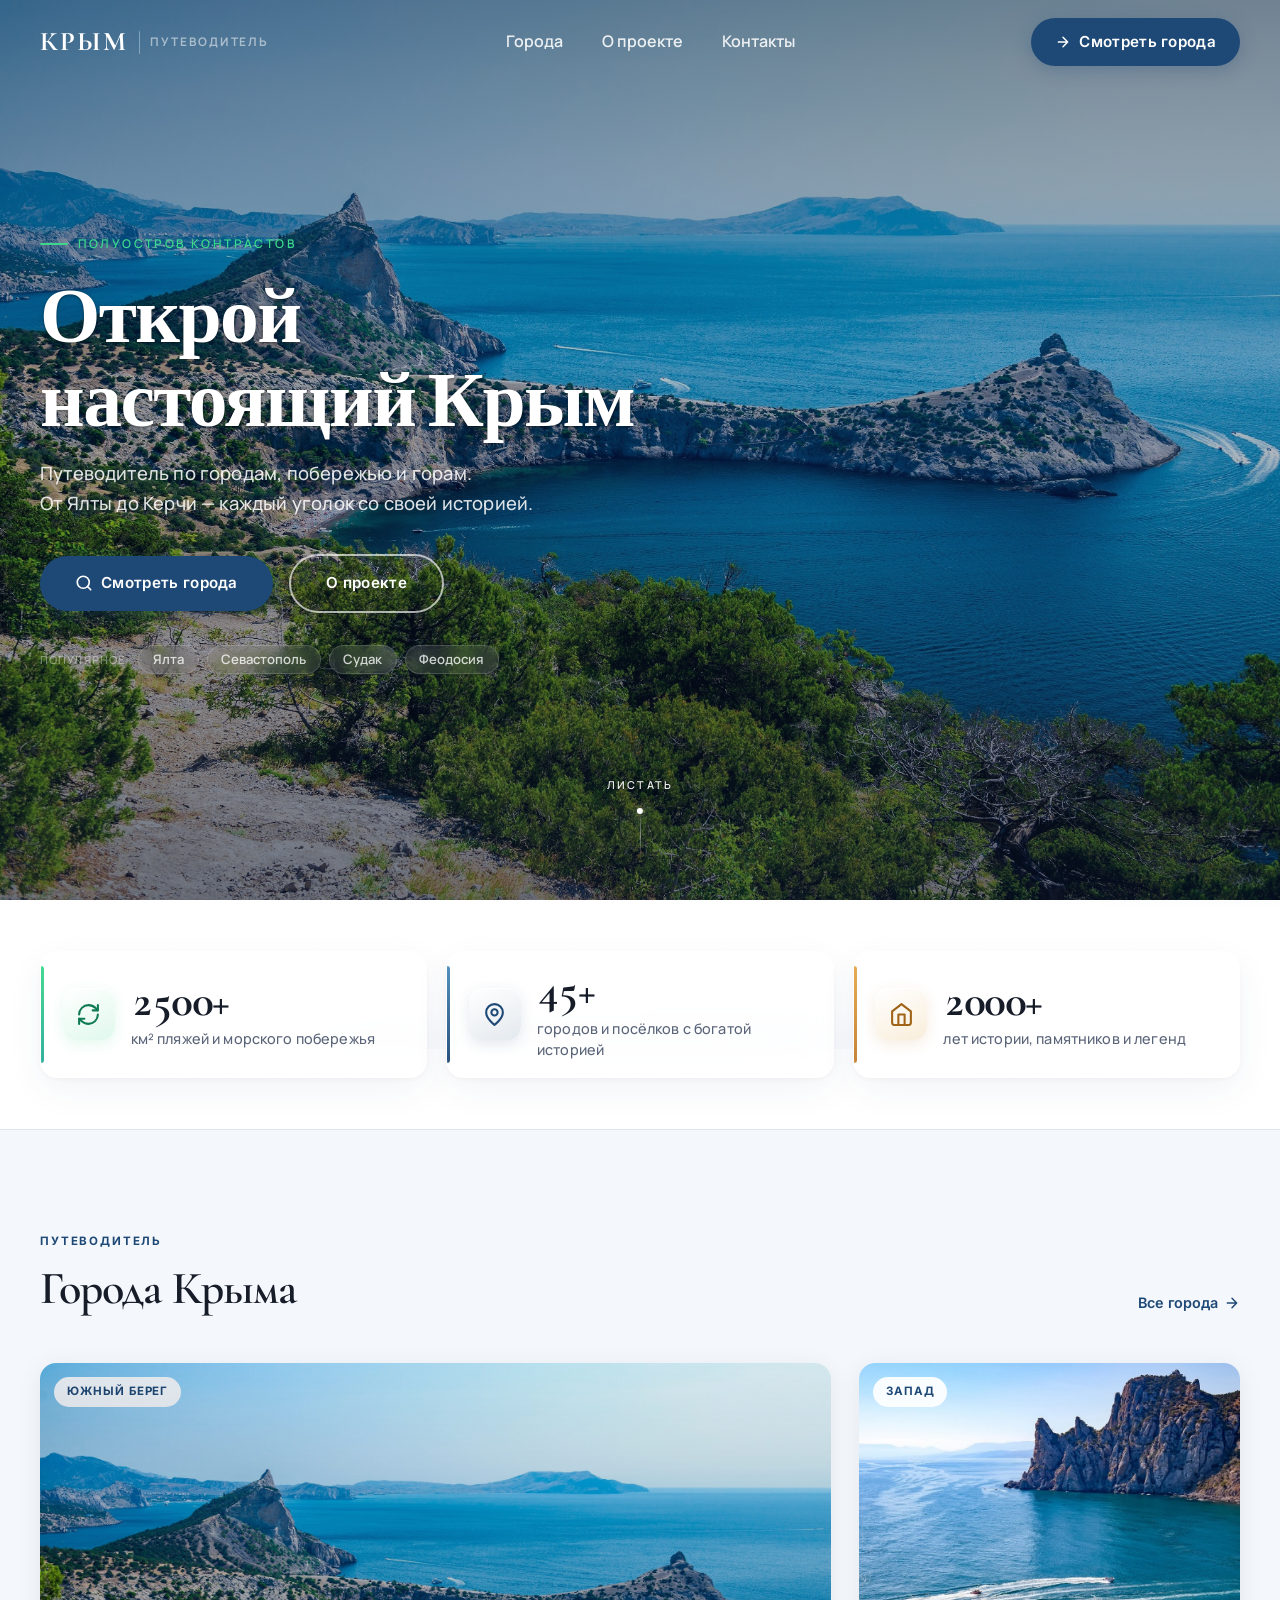
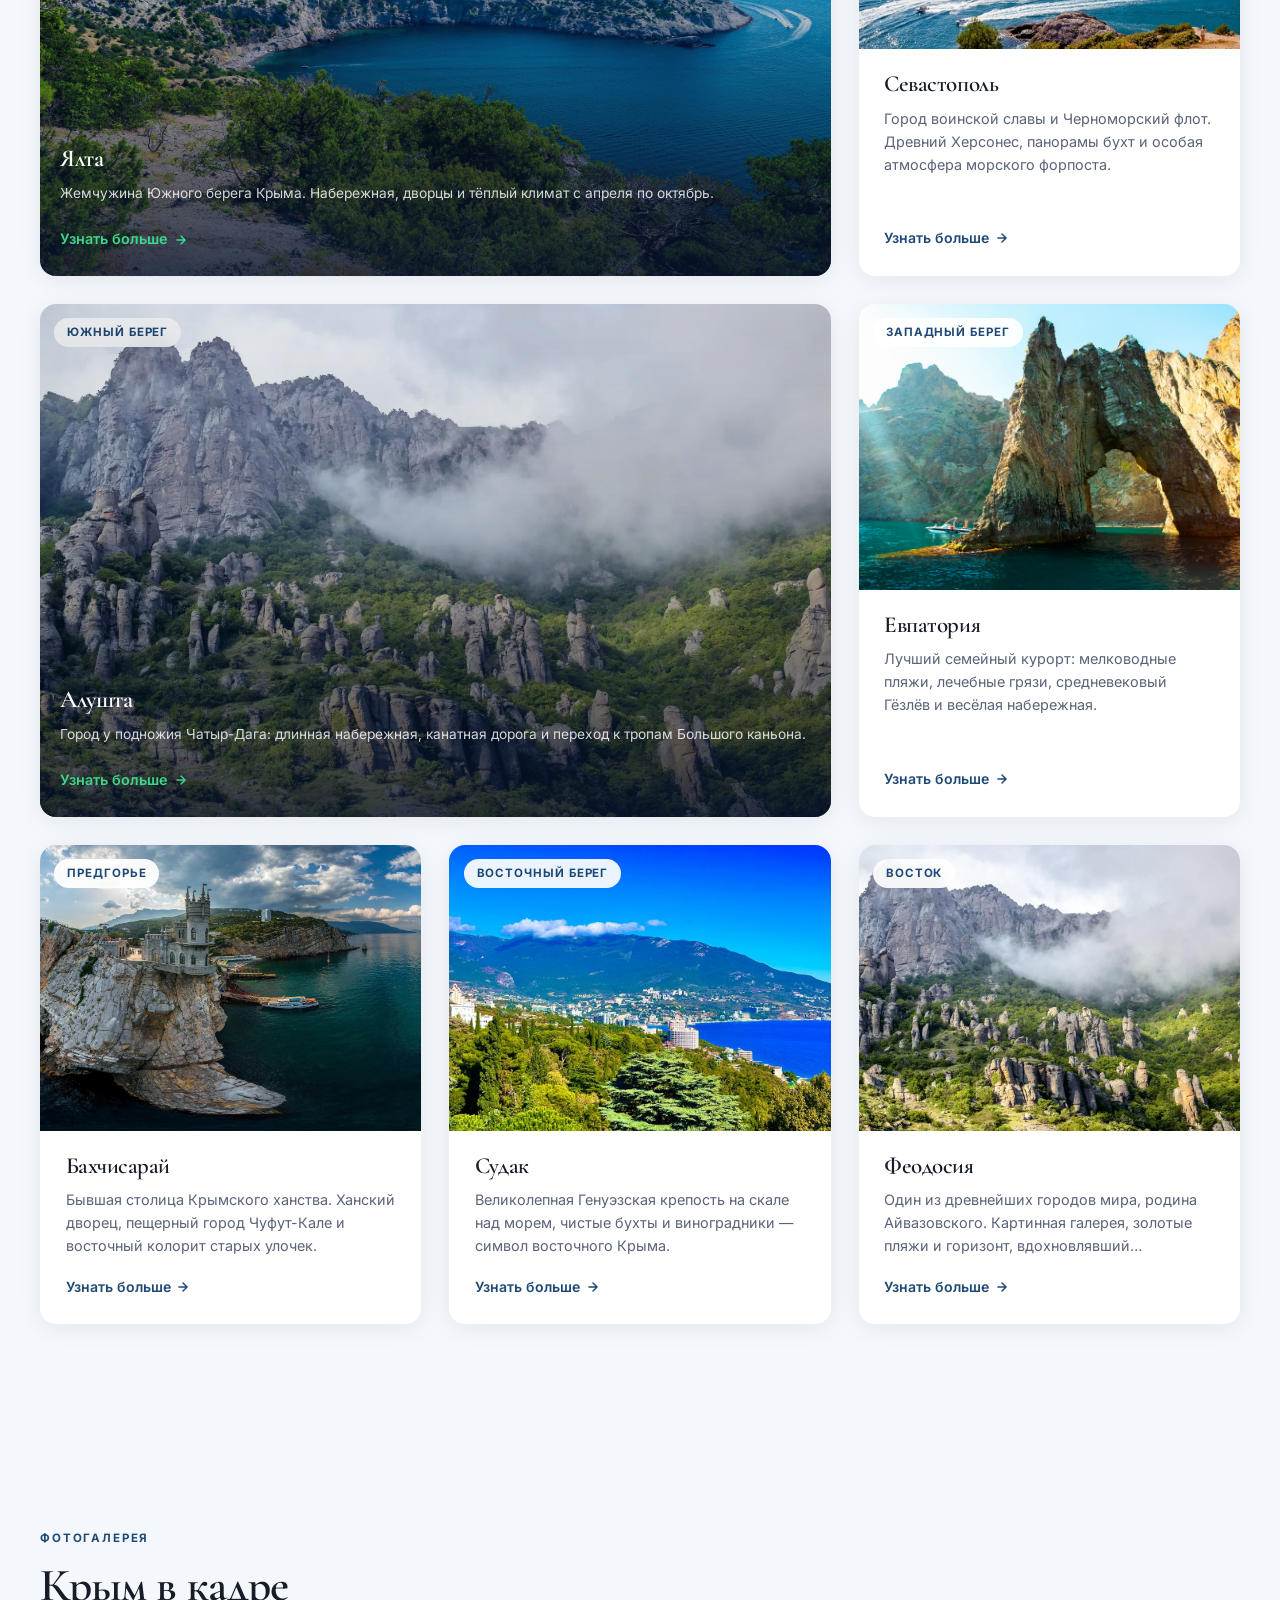
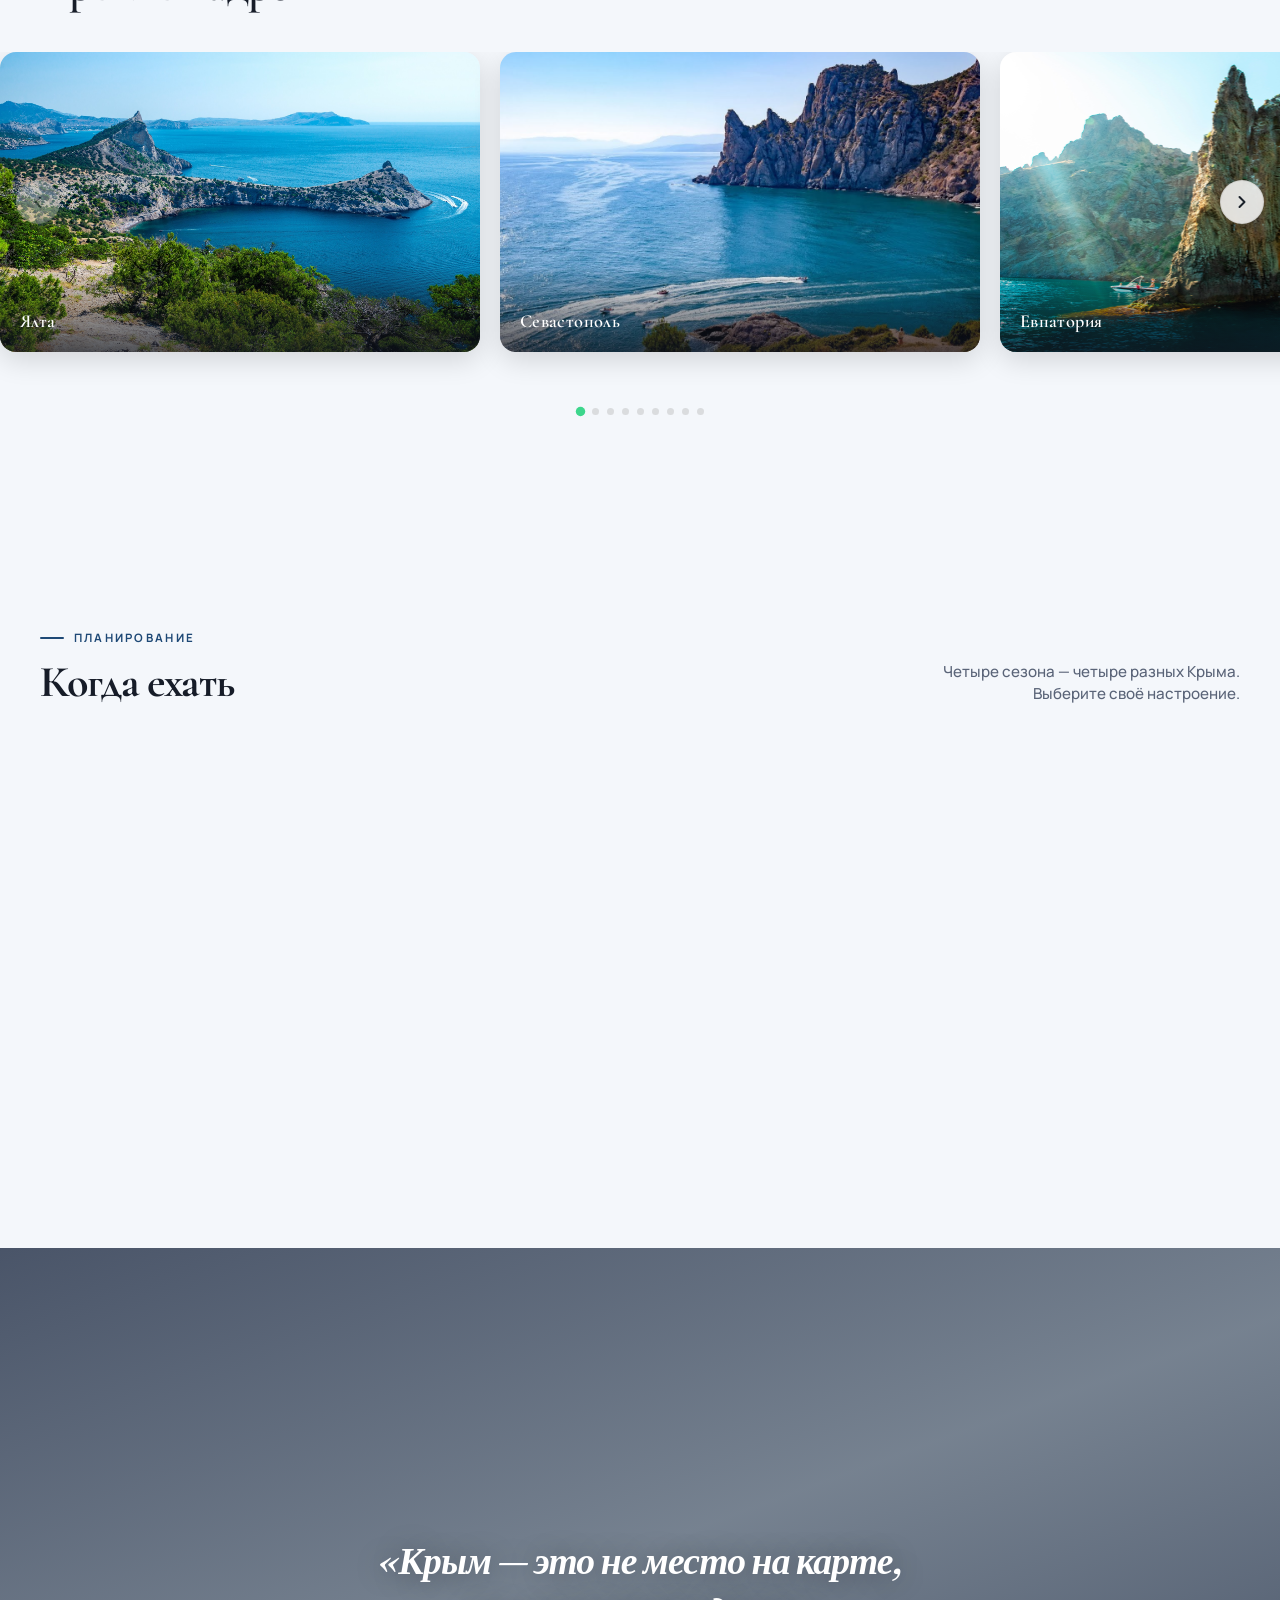
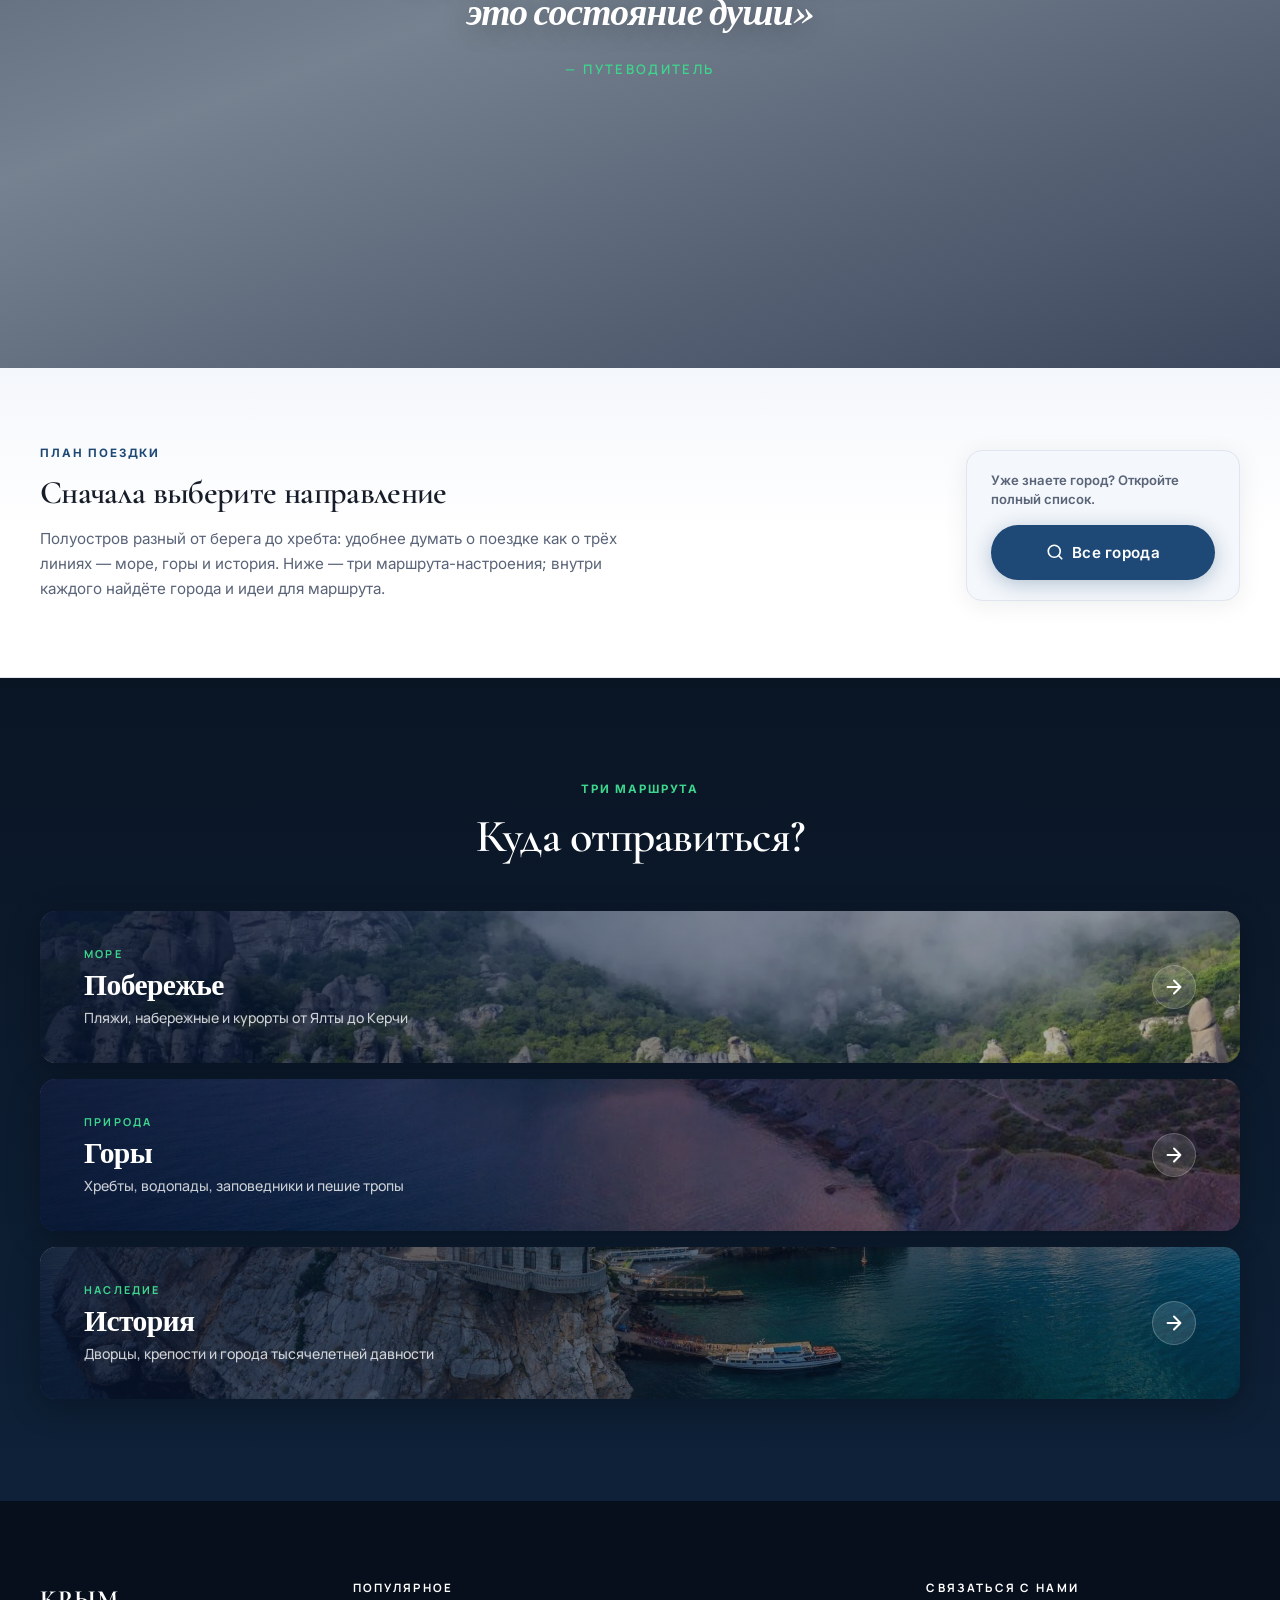
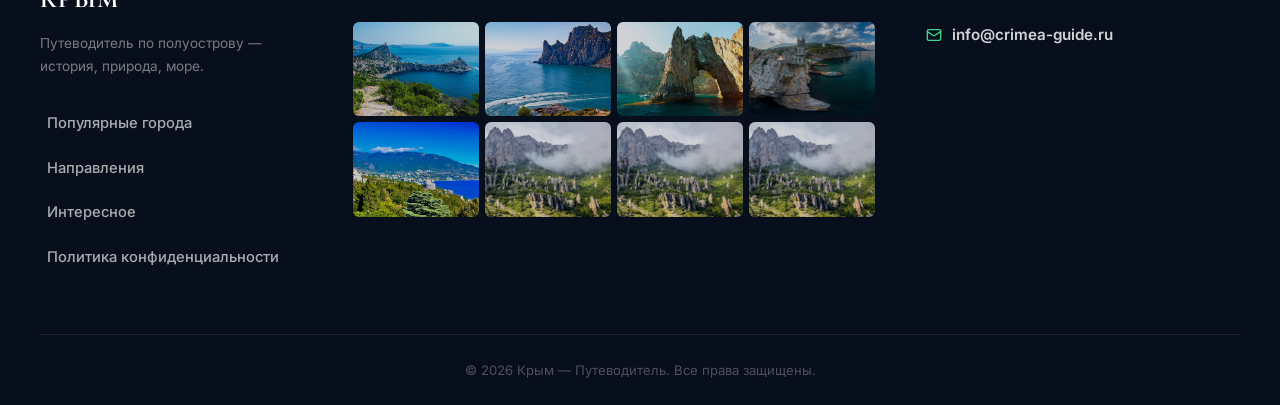
==== index.html @ 0e339dea "первое коммит" ====
<!DOCTYPE html>
<html lang="ru">
<head>
  <meta charset="UTF-8" />
  <meta name="viewport" content="width=device-width, initial-scale=1.0" />
  <meta name="description" content="Путеводитель по городам Крыма — история, природа, море. Откройте Ялту, Севастополь, Евпаторию и другие жемчужины полуострова." />
  <title>Крым — Путеводитель по городам</title>

  <!-- Google Fonts -->
  <link rel="preconnect" href="https://fonts.googleapis.com" />
  <link rel="preconnect" href="https://fonts.gstatic.com" crossorigin />
  <link href="https://fonts.googleapis.com/css2?family=Cormorant+Garamond:ital,wght@0,400;0,600;0,700;1,400;1,600&family=Fraunces:ital,opsz,wght@0,9..144,600;0,9..144,700;1,9..144,600&family=Inter:wght@400;500;600;700&family=Manrope:wght@500;600;700&display=swap" rel="stylesheet" />

  <!-- Styles -->
  <link rel="stylesheet" href="assets/css/main.css" />
  <link rel="stylesheet" href="assets/css/home.css" />
</head>
<body>

  <!-- Scroll progress bar -->
  <div class="scroll-progress" id="scrollProgress" role="progressbar" aria-valuenow="0" aria-valuemin="0" aria-valuemax="100" aria-label="Прогресс прокрутки"></div>

  <!-- =====================================================
       НАВИГАЦИЯ
       ===================================================== -->
  <header class="site-header">
    <nav class="nav" role="navigation" aria-label="Главное меню">
      <div class="container nav__inner">

        <div class="nav__brand">
          <a href="/" class="nav__logo" aria-label="Крым — на главную">
            <span class="nav__logo-text">Крым</span>
          </a>
          <span class="nav__brand-divider" aria-hidden="true"></span>
          <span class="nav__brand-tag">Путеводитель</span>
        </div>

        <ul class="nav__menu" role="list">
          <li><a href="/gorod/" class="nav__link">Города</a></li>
          <li><a href="/o-proekte/" class="nav__link">О проекте</a></li>
          <li><a href="/kontakty/" class="nav__link">Контакты</a></li>
        </ul>

        <a href="/gorod/" class="btn btn-primary nav__cta">
          <svg width="16" height="16" viewBox="0 0 24 24" fill="none" stroke="currentColor" stroke-width="2.2" stroke-linecap="round" stroke-linejoin="round" aria-hidden="true"><path d="M5 12h14M12 5l7 7-7 7"/></svg>
          Смотреть города
        </a>

        <button class="nav__burger" type="button" aria-label="Открыть меню" aria-expanded="false" aria-controls="navDrawer">
          <span class="nav__burger-line"></span>
          <span class="nav__burger-line"></span>
          <span class="nav__burger-line"></span>
        </button>

      </div>
    </nav>

    <div class="nav__drawer" id="navDrawer" role="dialog" aria-modal="true" aria-label="Мобильное меню">
      <div class="nav__drawer-backdrop" tabindex="-1" aria-hidden="true"></div>
      <div class="nav__drawer-panel">
        <div class="nav__drawer-head">
          <span class="nav__drawer-brand">Крым</span>
          <button type="button" class="nav__drawer-close" aria-label="Закрыть меню">
            <svg width="22" height="22" viewBox="0 0 24 24" fill="none" stroke="currentColor" stroke-width="2" stroke-linecap="round" aria-hidden="true"><path d="M18 6 6 18M6 6l12 12"/></svg>
          </button>
        </div>
        <nav class="nav__drawer-nav" aria-label="Разделы">
          <a href="/gorod/" class="nav__drawer-link">Города</a>
          <a href="/o-proekte/" class="nav__drawer-link">О проекте</a>
          <a href="/kontakty/" class="nav__drawer-link">Контакты</a>
        </nav>
        <a href="/gorod/" class="btn btn-primary nav__drawer-cta">Смотреть города</a>
      </div>
    </div>
  </header>

  <main>

    <!-- =====================================================
         HERO — видеофон
         ===================================================== -->
    <section class="hero" aria-label="Добро пожаловать в Крым">

      <video
        class="hero__video"
        autoplay
        muted
        loop
        playsinline
        poster="assets/img/cities/1.jpg"
        aria-hidden="true"
      >
        <source src="assets/video/hero.MP4" type="video/mp4" />
      </video>

      <div class="hero__overlay" aria-hidden="true"></div>

      <div class="container">
        <div class="hero__content">
          <span class="hero__eyebrow">Полуостров контрастов</span>

          <h1 class="hero__title">
            Открой<br />настоящий Крым
          </h1>

          <p class="hero__subtitle">
            Путеводитель по городам, побережью и горам.<br />
            От Ялты до Керчи — каждый уголок со своей историей.
          </p>

          <div class="hero__actions">
            <a href="/gorod/" class="btn btn-primary">
              <svg width="18" height="18" viewBox="0 0 24 24" fill="none" stroke="currentColor" stroke-width="2.2" stroke-linecap="round" stroke-linejoin="round" aria-hidden="true"><circle cx="11" cy="11" r="8"/><path d="m21 21-4.35-4.35"/></svg>
              Смотреть города
            </a>
            <a href="/o-proekte/" class="btn btn-outline-white">О проекте</a>
          </div>

          <div class="hero__search">
            <div class="hero__search-chips" aria-label="Популярные города">
              <span class="hero__chips-hint">Популярное:</span>
              <button class="hero__chip" type="button" data-city="Ялта">Ялта</button>
              <button class="hero__chip" type="button" data-city="Севастополь">Севастополь</button>
              <button class="hero__chip" type="button" data-city="Судак">Судак</button>
              <button class="hero__chip" type="button" data-city="Феодосия">Феодосия</button>
            </div>
          </div>
        </div>
      </div>

      <!-- Scroll indicator -->
      <button type="button" class="hero__scroll" aria-label="Прокрутить вниз">
        <span class="hero__scroll-label">Листать</span>
        <span class="hero__scroll-visual" aria-hidden="true">
          <span class="hero__scroll-line"></span>
          <span class="hero__scroll-dot"></span>
        </span>
      </button>

    </section>

    <!-- =====================================================
         STATS — три факта
         ===================================================== -->
    <section class="stats" aria-label="Крым в цифрах">
      <div class="container">
        <div class="stats__grid">

          <div class="stat-item fade-up" data-delay="1">
            <div class="stat-item__icon" aria-hidden="true">
              <svg width="25" height="25" viewBox="0 0 24 24" fill="none" stroke="currentColor" stroke-width="2" stroke-linecap="round" stroke-linejoin="round"><path d="M3 12a9 9 0 0 1 9-9 9.75 9.75 0 0 1 6.74 2.74L21 8"/><path d="M21 3v5h-5"/><path d="M21 12a9 9 0 0 1-9 9 9.75 9.75 0 0 1-6.74-2.74L3 16"/><path d="M8 16H3v5"/></svg>
            </div>
            <div class="stat-item__body">
              <div class="stat-item__number">
                <span data-count="2500" data-suffix="+">&nbsp;</span>
              </div>
              <p class="stat-item__label">км² пляжей и морского побережья</p>
            </div>
          </div>

          <div class="stat-item fade-up" data-delay="2">
            <div class="stat-item__icon" aria-hidden="true">
              <svg width="25" height="25" viewBox="0 0 24 24" fill="none" stroke="currentColor" stroke-width="2" stroke-linecap="round" stroke-linejoin="round"><path d="M20 10c0 6-8 12-8 12s-8-6-8-12a8 8 0 0 1 16 0Z"/><circle cx="12" cy="10" r="3"/></svg>
            </div>
            <div class="stat-item__body">
              <div class="stat-item__number">
                <span data-count="45" data-suffix="+">&nbsp;</span>
              </div>
              <p class="stat-item__label">городов и посёлков с богатой историей</p>
            </div>
          </div>

          <div class="stat-item fade-up" data-delay="3">
            <div class="stat-item__icon" aria-hidden="true">
              <svg width="25" height="25" viewBox="0 0 24 24" fill="none" stroke="currentColor" stroke-width="2" stroke-linecap="round" stroke-linejoin="round"><path d="M3 9l9-7 9 7v11a2 2 0 0 1-2 2H5a2 2 0 0 1-2-2z"/><polyline points="9 22 9 12 15 12 15 22"/></svg>
            </div>
            <div class="stat-item__body">
              <div class="stat-item__number">
                <span data-count="2000" data-suffix="+">&nbsp;</span>
              </div>
              <p class="stat-item__label">лет истории, памятников и легенд</p>
            </div>
          </div>

        </div>
      </div>
    </section>

    <!-- =====================================================
         CITIES — карточки городов
         ===================================================== -->
    <section class="cities" aria-label="Города Крыма">
      <div class="container">

        <div class="section-header">
          <div>
            <span class="eyebrow">Путеводитель</span>
            <h2>Города Крыма</h2>
          </div>
          <a href="/gorod/" class="section-header__link">
            Все города
            <svg width="16" height="16" viewBox="0 0 24 24" fill="none" stroke="currentColor" stroke-width="2.2" stroke-linecap="round" stroke-linejoin="round" aria-hidden="true"><path d="M5 12h14M12 5l7 7-7 7"/></svg>
          </a>
        </div>

        <div class="cities__grid">

          <!-- Ялта + Алушта: две карточки вместо одной высокой (та же ячейка сетки 2×2) -->
          <div class="cities__featured-split fade-up" data-delay="1">
            <article class="city-card city-card--featured city-card--featured-split">
              <div class="city-card__img-wrap">
                <img
                  class="city-card__img"
                  src="assets/img/cities/1.jpg"
                  alt="Набережная Ялты — морской курорт Южного берега Крыма"
                  width="600" height="450"
                  loading="lazy"
                />
                <span class="city-card__badge">Южный берег</span>
                <div class="city-card__overlay" aria-hidden="true"></div>
                <div class="city-card__featured-content">
                  <h3 class="city-card__title">Ялта</h3>
                  <p class="city-card__lead">
                    Жемчужина Южного берега Крыма. Набережная, дворцы и тёплый климат
                    с апреля по октябрь.
                  </p>
                  <a href="/gorod/yalta/" class="city-card__link">
                    Узнать больше
                    <svg width="14" height="14" viewBox="0 0 24 24" fill="none" stroke="currentColor" stroke-width="2.5" stroke-linecap="round" stroke-linejoin="round" aria-hidden="true"><path d="M5 12h14M12 5l7 7-7 7"/></svg>
                  </a>
                </div>
              </div>
            </article>
            <article class="city-card city-card--featured city-card--featured-split">
              <div class="city-card__img-wrap">
                <img
                  class="city-card__img"
                  src="assets/img/cities/7.webp"
                  alt="Алушта — курорт у подножия гор на Южном берегу Крыма"
                  width="600" height="450"
                  loading="lazy"
                />
                <span class="city-card__badge">Южный берег</span>
                <div class="city-card__overlay" aria-hidden="true"></div>
                <div class="city-card__featured-content">
                  <h3 class="city-card__title">Алушта</h3>
                  <p class="city-card__lead">
                    Город у подножия Чатыр-Дага: длинная набережная, канатная дорога
                    и переход к тропам Большого каньона.
                  </p>
                  <a href="/gorod/alushta/" class="city-card__link">
                    Узнать больше
                    <svg width="14" height="14" viewBox="0 0 24 24" fill="none" stroke="currentColor" stroke-width="2.5" stroke-linecap="round" stroke-linejoin="round" aria-hidden="true"><path d="M5 12h14M12 5l7 7-7 7"/></svg>
                  </a>
                </div>
              </div>
            </article>
          </div>

          <!-- Карточка: Севастополь -->
          <article class="city-card fade-up" data-delay="2">
            <div class="city-card__img-wrap">
              <img
                class="city-card__img"
                src="assets/img/cities/2.jpg"
                alt="Панорама бухты Севастополя — город воинской славы"
                width="600" height="450"
                loading="lazy"
              />
              <span class="city-card__badge">Запад</span>
              <div class="city-card__overlay" aria-hidden="true"></div>
            </div>
            <div class="city-card__body">
              <h3 class="city-card__title">Севастополь</h3>
              <p class="city-card__lead">
                Город воинской славы и Черноморский флот. Древний Херсонес,
                панорамы бухт и особая атмосфера морского форпоста.
              </p>
              <a href="/gorod/sevastopol/" class="city-card__link">
                Узнать больше
                <svg width="14" height="14" viewBox="0 0 24 24" fill="none" stroke="currentColor" stroke-width="2.5" stroke-linecap="round" stroke-linejoin="round" aria-hidden="true"><path d="M5 12h14M12 5l7 7-7 7"/></svg>
              </a>
            </div>
          </article>

          <!-- Карточка: Евпатория -->
          <article class="city-card fade-up" data-delay="3">
            <div class="city-card__img-wrap">
              <img
                class="city-card__img"
                src="assets/img/cities/3.jpg"
                alt="Пляжи Евпатории — детский курорт Крыма"
                width="600" height="450"
                loading="lazy"
              />
              <span class="city-card__badge">Западный берег</span>
              <div class="city-card__overlay" aria-hidden="true"></div>
            </div>
            <div class="city-card__body">
              <h3 class="city-card__title">Евпатория</h3>
              <p class="city-card__lead">
                Лучший семейный курорт: мелководные пляжи, лечебные грязи,
                средневековый Гёзлёв и весёлая набережная.
              </p>
              <a href="/gorod/evpatoriya/" class="city-card__link">
                Узнать больше
                <svg width="14" height="14" viewBox="0 0 24 24" fill="none" stroke="currentColor" stroke-width="2.5" stroke-linecap="round" stroke-linejoin="round" aria-hidden="true"><path d="M5 12h14M12 5l7 7-7 7"/></svg>
              </a>
            </div>
          </article>

          <!-- Карточка: Бахчисарай -->
          <article class="city-card fade-up" data-delay="4">
            <div class="city-card__img-wrap">
              <img
                class="city-card__img"
                src="assets/img/cities/4.jpg"
                alt="Ханский дворец в Бахчисарае — столица Крымского ханства"
                width="600" height="450"
                loading="lazy"
              />
              <span class="city-card__badge">Предгорье</span>
              <div class="city-card__overlay" aria-hidden="true"></div>
            </div>
            <div class="city-card__body">
              <h3 class="city-card__title">Бахчисарай</h3>
              <p class="city-card__lead">
                Бывшая столица Крымского ханства. Ханский дворец, пещерный город
                Чуфут-Кале и восточный колорит старых улочек.
              </p>
              <a href="/gorod/bakhchisaray/" class="city-card__link">
                Узнать больше
                <svg width="14" height="14" viewBox="0 0 24 24" fill="none" stroke="currentColor" stroke-width="2.5" stroke-linecap="round" stroke-linejoin="round" aria-hidden="true"><path d="M5 12h14M12 5l7 7-7 7"/></svg>
              </a>
            </div>
          </article>

          <!-- Карточка: Судак -->
          <article class="city-card fade-up" data-delay="5">
            <div class="city-card__img-wrap">
              <img
                class="city-card__img"
                src="assets/img/cities/5.jpg"
                alt="Генуэзская крепость в Судаке на берегу моря"
                width="600" height="450"
                loading="lazy"
              />
              <span class="city-card__badge">Восточный берег</span>
              <div class="city-card__overlay" aria-hidden="true"></div>
            </div>
            <div class="city-card__body">
              <h3 class="city-card__title">Судак</h3>
              <p class="city-card__lead">
                Великолепная Генуэзская крепость на скале над морем, чистые бухты
                и виноградники — символ восточного Крыма.
              </p>
              <a href="/gorod/sudak/" class="city-card__link">
                Узнать больше
                <svg width="14" height="14" viewBox="0 0 24 24" fill="none" stroke="currentColor" stroke-width="2.5" stroke-linecap="round" stroke-linejoin="round" aria-hidden="true"><path d="M5 12h14M12 5l7 7-7 7"/></svg>
              </a>
            </div>
          </article>

          <!-- Карточка: Феодосия -->
          <article class="city-card fade-up" data-delay="6">
            <div class="city-card__img-wrap">
              <img
                class="city-card__img"
                src="assets/img/cities/6.webp"
                alt="Набережная Феодосии — древний портовый город"
                width="600" height="450"
                loading="lazy"
              />
              <span class="city-card__badge">Восток</span>
              <div class="city-card__overlay" aria-hidden="true"></div>
            </div>
            <div class="city-card__body">
              <h3 class="city-card__title">Феодосия</h3>
              <p class="city-card__lead">
                Один из древнейших городов мира, родина Айвазовского. Картинная
                галерея, золотые пляжи и горизонт, вдохновлявший художников.
              </p>
              <a href="/gorod/feodosiya/" class="city-card__link">
                Узнать больше
                <svg width="14" height="14" viewBox="0 0 24 24" fill="none" stroke="currentColor" stroke-width="2.5" stroke-linecap="round" stroke-linejoin="round" aria-hidden="true"><path d="M5 12h14M12 5l7 7-7 7"/></svg>
              </a>
            </div>
          </article>

        </div>
      </div>
    </section>

    <!-- =====================================================
         GALLERY — горизонтальный scroll-snap
         ===================================================== -->
    <section class="gallery" aria-label="Фотогалерея Крыма">
      <div class="container">
        <div class="section-header">
          <div>
            <span class="eyebrow">Фотогалерея</span>
            <h2>Крым в кадре</h2>
          </div>
        </div>
      </div>

      <div class="gallery__track-wrap">
        <div class="gallery__track" id="galleryTrack">

          <figure class="gallery__item">
            <img src="assets/img/cities/1.jpg" alt="Набережная Ялты — южный берег Крыма" loading="lazy" width="540" height="380" />
            <figcaption class="gallery__caption">Ялта</figcaption>
          </figure>

          <figure class="gallery__item">
            <img src="assets/img/cities/2.jpg" alt="Панорама бухты Севастополя" loading="lazy" width="540" height="380" />
            <figcaption class="gallery__caption">Севастополь</figcaption>
          </figure>

          <figure class="gallery__item">
            <img src="assets/img/cities/3.jpg" alt="Пляжи Евпатории" loading="lazy" width="540" height="380" />
            <figcaption class="gallery__caption">Евпатория</figcaption>
          </figure>

          <figure class="gallery__item">
            <img src="assets/img/cities/4.jpg" alt="Ханский дворец Бахчисарая" loading="lazy" width="540" height="380" />
            <figcaption class="gallery__caption">Бахчисарай</figcaption>
          </figure>

          <figure class="gallery__item">
            <img src="assets/img/cities/5.jpg" alt="Генуэзская крепость в Судаке" loading="lazy" width="540" height="380" />
            <figcaption class="gallery__caption">Судак</figcaption>
          </figure>

          <figure class="gallery__item">
            <img src="assets/img/cities/6.webp" alt="Набережная Феодосии" loading="lazy" width="540" height="380" />
            <figcaption class="gallery__caption">Феодосия</figcaption>
          </figure>

          <figure class="gallery__item">
            <img src="assets/img/cities/7.webp" alt="Природа Крыма" loading="lazy" width="540" height="380" />
            <figcaption class="gallery__caption">Алушта</figcaption>
          </figure>

          <figure class="gallery__item">
            <img src="assets/img/cities/img9.webp" alt="Горный пейзаж Крыма" loading="lazy" width="540" height="380" />
            <figcaption class="gallery__caption">Горный Крым</figcaption>
          </figure>

          <figure class="gallery__item">
            <img src="assets/img/cities/10.jfif" alt="Пейзажи Крымского полуострова" loading="lazy" width="540" height="380" />
            <figcaption class="gallery__caption">Керчь</figcaption>
          </figure>

        </div>

        <button class="gallery__btn gallery__btn--prev" id="galleryPrev" aria-label="Предыдущие фото">
          <svg width="20" height="20" viewBox="0 0 24 24" fill="none" stroke="currentColor" stroke-width="2.4" stroke-linecap="round" stroke-linejoin="round" aria-hidden="true"><path d="M15 18l-6-6 6-6"/></svg>
        </button>
        <button class="gallery__btn gallery__btn--next" id="galleryNext" aria-label="Следующие фото">
          <svg width="20" height="20" viewBox="0 0 24 24" fill="none" stroke="currentColor" stroke-width="2.4" stroke-linecap="round" stroke-linejoin="round" aria-hidden="true"><path d="M9 18l6-6-6-6"/></svg>
        </button>
      </div>
    </section>

    <!-- =====================================================
         SEASONS — когда ехать
         ===================================================== -->
    <section class="seasons" aria-label="Когда ехать в Крым">
      <div class="container">

        <div class="seasons__header">
          <div>
            <span class="seasons__eyebrow">Планирование</span>
            <h2 class="seasons__title">Когда ехать</h2>
          </div>
          <p class="seasons__subtitle">Четыре сезона — четыре разных Крыма. Выберите своё настроение.</p>
        </div>

        <div class="seasons__grid">

          <!-- Весна -->
          <article class="season-card fade-up" data-delay="1">
            <div class="season-card__accent-line" aria-hidden="true"></div>
            <div class="season-card__top">
              <div class="season-card__icon" aria-hidden="true">
                <svg width="28" height="28" viewBox="0 0 24 24" fill="none" stroke="currentColor" stroke-width="1.8" stroke-linecap="round" stroke-linejoin="round">
                  <circle cx="12" cy="12" r="4"/>
                  <path d="M12 2v2M12 20v2M4.93 4.93l1.41 1.41M17.66 17.66l1.41 1.41M2 12h2M20 12h2M4.93 19.07l1.41-1.41M17.66 6.34l1.41-1.41"/>
                  <path d="M8 16c0-2.2 1.8-4 4-4s4 1.8 4 4" opacity=".5"/>
                </svg>
              </div>
              <div class="season-card__period-wrap">
                <span class="season-card__period">апр — май</span>
                <span class="season-card__temp">+14° / +22°</span>
              </div>
            </div>
            <div class="season-card__body">
              <h3 class="season-card__title">Весна</h3>
              <p class="season-card__text">
                Цветение миндаля и магнолий, первое купание в мае. Мягкий климат, минимум туристов — идеальное время для прогулок по дворцам и горным тропам.
              </p>
            </div>
            <div class="season-card__tags">
              <span class="season-card__tag">Цветение</span>
              <span class="season-card__tag">Горные тропы</span>
              <span class="season-card__tag">Дворцы</span>
            </div>
          </article>

          <!-- Лето -->
          <article class="season-card fade-up" data-delay="2">
            <div class="season-card__accent-line" aria-hidden="true"></div>
            <div class="season-card__top">
              <div class="season-card__icon" aria-hidden="true">
                <svg width="28" height="28" viewBox="0 0 24 24" fill="none" stroke="currentColor" stroke-width="1.8" stroke-linecap="round" stroke-linejoin="round">
                  <circle cx="12" cy="12" r="5"/>
                  <path d="M12 1v2M12 21v2M4.22 4.22l1.42 1.42M18.36 18.36l1.42 1.42M1 12h2M21 12h2M4.22 19.78l1.42-1.42M18.36 5.64l1.42-1.42"/>
                </svg>
              </div>
              <div class="season-card__period-wrap">
                <span class="season-card__period">июн — авг</span>
                <span class="season-card__temp">+26° / +32°</span>
              </div>
            </div>
            <div class="season-card__body">
              <h3 class="season-card__title">Лето</h3>
              <p class="season-card__text">
                Пляжный сезон в разгаре: море прогревается до +28°C. Фестивали, ночные рынки, дайвинг и экскурсии — Крым не даёт скучать.
              </p>
            </div>
            <div class="season-card__tags">
              <span class="season-card__tag">Пляж</span>
              <span class="season-card__tag">Дайвинг</span>
              <span class="season-card__tag">Фестивали</span>
            </div>
          </article>

          <!-- Осень -->
          <article class="season-card fade-up" data-delay="3">
            <div class="season-card__accent-line" aria-hidden="true"></div>
            <div class="season-card__top">
              <div class="season-card__icon" aria-hidden="true">
                <svg width="28" height="28" viewBox="0 0 24 24" fill="none" stroke="currentColor" stroke-width="1.8" stroke-linecap="round" stroke-linejoin="round">
                  <path d="M11 20A7 7 0 0 1 9.8 6.1C15.5 5 17 4.48 19 2c1 2 2 4.18 2 8 0 5.5-4.78 10-10 10z"/>
                  <path d="M2 21c0-3 1.85-5.36 5.08-6C9.5 14.52 12 13 13 12"/>
                </svg>
              </div>
              <div class="season-card__period-wrap">
                <span class="season-card__period">сен — окт</span>
                <span class="season-card__temp">+18° / +26°</span>
              </div>
            </div>
            <div class="season-card__body">
              <h3 class="season-card__title">Осень</h3>
              <p class="season-card__text">
                Бархатный сезон: море ещё тёплое, а толпы рассеиваются. Виноградный сбор, золото Южного берега и прогулки по опустевшим набережным.
              </p>
            </div>
            <div class="season-card__tags">
              <span class="season-card__tag">Виноград</span>
              <span class="season-card__tag">Тёплое море</span>
              <span class="season-card__tag">Тишина</span>
            </div>
          </article>

          <!-- Зима -->
          <article class="season-card fade-up" data-delay="4">
            <div class="season-card__accent-line" aria-hidden="true"></div>
            <div class="season-card__top">
              <div class="season-card__icon" aria-hidden="true">
                <svg width="28" height="28" viewBox="0 0 24 24" fill="none" stroke="currentColor" stroke-width="1.8" stroke-linecap="round" stroke-linejoin="round">
                  <line x1="2" y1="12" x2="22" y2="12"/>
                  <line x1="12" y1="2" x2="12" y2="22"/>
                  <path d="m20 16-4-4 4-4M4 8l4 4-4 4M16 4l-4 4-4-4M8 20l4-4 4 4"/>
                </svg>
              </div>
              <div class="season-card__period-wrap">
                <span class="season-card__period">ноя — мар</span>
                <span class="season-card__temp">+4° / +12°</span>
              </div>
            </div>
            <div class="season-card__body">
              <h3 class="season-card__title">Зима</h3>
              <p class="season-card__text">
                Горы в снегу, тишина и дворцы без очередей. Зима — время медленного Крыма: уютных кофеен, прогулок по Херсонесу и Ханскому дворцу.
              </p>
            </div>
            <div class="season-card__tags">
              <span class="season-card__tag">Горы</span>
              <span class="season-card__tag">Музеи</span>
              <span class="season-card__tag">Без толп</span>
            </div>
          </article>

        </div>
      </div>
    </section>

    <!-- =====================================================
         QUOTE — параллакс-цитата
         ===================================================== -->
    <section class="quote" aria-label="Цитата">
      <div class="quote__bg" aria-hidden="true"></div>
      <div class="quote__overlay" aria-hidden="true"></div>
      <div class="container quote__content fade-up">
        <blockquote class="quote__text">
          «Крым — это не место на карте,<br />это состояние души»
        </blockquote>
        <cite class="quote__cite">— путеводитель</cite>
      </div>
    </section>

    <!-- =====================================================
         BRIDGE — вступление перед маршрутами
         ===================================================== -->
    <section class="bridge" aria-label="Как планировать поездку">
      <div class="container bridge__inner fade-up">
        <div class="bridge__copy">
          <span class="eyebrow">План поездки</span>
          <h2 class="bridge__title">Сначала выберите направление</h2>
          <p class="bridge__text">
            Полуостров разный от берега до хребта: удобнее думать о поездке как о трёх линиях —
            море, горы и история. Ниже — три маршрута-настроения; внутри каждого найдёте города и идеи для маршрута.
          </p>
        </div>
        <div class="bridge__aside">
          <p class="bridge__hint">Уже знаете город? Откройте полный список.</p>
          <a href="/gorod/" class="btn btn-primary bridge__cta">
            <svg width="18" height="18" viewBox="0 0 24 24" fill="none" stroke="currentColor" stroke-width="2.2" stroke-linecap="round" stroke-linejoin="round" aria-hidden="true"><circle cx="11" cy="11" r="8"/><path d="m21 21-4.35-4.35"/></svg>
            Все города
          </a>
        </div>
      </div>
    </section>

    <!-- =====================================================
         WHY — три маршрута (полосы с фото)
         ===================================================== -->
    <section class="why" aria-label="Маршруты по Крыму">
      <div class="container">

        <div class="why__heading fade-up">
          <span class="eyebrow">Три маршрута</span>
          <h2>Куда отправиться?</h2>
        </div>

        <div class="why__routes">

          <a href="/gorod/" class="why-route why-route--coast fade-up" data-delay="1">
            <span class="why-route__bg" aria-hidden="true"></span>
            <span class="why-route__overlay" aria-hidden="true"></span>
            <span class="why-route__inner">
              <span class="why-route__copy">
                <span class="why-route__eyebrow">Море</span>
                <span class="why-route__title">Побережье</span>
                <span class="why-route__text">Пляжи, набережные и курорты от Ялты до Керчи</span>
              </span>
              <span class="why-route__arrow" aria-hidden="true">
                <svg width="22" height="22" viewBox="0 0 24 24" fill="none" stroke="currentColor" stroke-width="2.2" stroke-linecap="round" stroke-linejoin="round"><path d="M5 12h14M12 5l7 7-7 7"/></svg>
              </span>
            </span>
          </a>

          <a href="/gorod/" class="why-route why-route--mountains fade-up" data-delay="2">
            <span class="why-route__bg" aria-hidden="true"></span>
            <span class="why-route__overlay" aria-hidden="true"></span>
            <span class="why-route__inner">
              <span class="why-route__copy">
                <span class="why-route__eyebrow">Природа</span>
                <span class="why-route__title">Горы</span>
                <span class="why-route__text">Хребты, водопады, заповедники и пешие тропы</span>
              </span>
              <span class="why-route__arrow" aria-hidden="true">
                <svg width="22" height="22" viewBox="0 0 24 24" fill="none" stroke="currentColor" stroke-width="2.2" stroke-linecap="round" stroke-linejoin="round"><path d="M5 12h14M12 5l7 7-7 7"/></svg>
              </span>
            </span>
          </a>

          <a href="/gorod/" class="why-route why-route--history fade-up" data-delay="3">
            <span class="why-route__bg" aria-hidden="true"></span>
            <span class="why-route__overlay" aria-hidden="true"></span>
            <span class="why-route__inner">
              <span class="why-route__copy">
                <span class="why-route__eyebrow">Наследие</span>
                <span class="why-route__title">История</span>
                <span class="why-route__text">Дворцы, крепости и города тысячелетней давности</span>
              </span>
              <span class="why-route__arrow" aria-hidden="true">
                <svg width="22" height="22" viewBox="0 0 24 24" fill="none" stroke="currentColor" stroke-width="2.2" stroke-linecap="round" stroke-linejoin="round"><path d="M5 12h14M12 5l7 7-7 7"/></svg>
              </span>
            </span>
          </a>

        </div>
      </div>
    </section>

  </main>

  <!-- =====================================================
       ПОДВАЛ
       ===================================================== -->
  <footer class="footer">
    <div class="container">
      <div class="footer__grid">

        <!-- Колонка 1: лого + навигация -->
        <div class="footer__col footer__col--nav">
          <a href="/" class="footer__logo" aria-label="Крым — главная">КРЫМ</a>
          <p class="footer__lead">Путеводитель по полуострову — история, природа, море.</p>
          <nav aria-label="Навигация в подвале">
            <ul class="footer__nav">
              <li><a href="/gorod/" class="footer__nav-link">Популярные города</a></li>
              <li><a href="/gorod/" class="footer__nav-link">Направления</a></li>
              <li><a href="/o-proekte/" class="footer__nav-link">Интересное</a></li>
              <li><a href="/politika/" class="footer__nav-link">Политика конфиденциальности</a></li>
            </ul>
          </nav>
        </div>

        <!-- Колонка 2: Популярное — фотосетка -->
        <div class="footer__col footer__col--popular">
          <p class="footer__col-title">Популярное</p>
          <div class="footer__photo-grid">
            <a href="/gorod/yalta/" class="footer__photo-item" aria-label="Ялта">
              <img src="assets/img/cities/1.jpg" alt="Ялта" loading="lazy" width="120" height="90" />
            </a>
            <a href="/gorod/sevastopol/" class="footer__photo-item" aria-label="Севастополь">
              <img src="assets/img/cities/2.jpg" alt="Севастополь" loading="lazy" width="120" height="90" />
            </a>
            <a href="/gorod/evpatoriya/" class="footer__photo-item" aria-label="Евпатория">
              <img src="assets/img/cities/3.jpg" alt="Евпатория" loading="lazy" width="120" height="90" />
            </a>
            <a href="/gorod/bakhchisaray/" class="footer__photo-item" aria-label="Бахчисарай">
              <img src="assets/img/cities/4.jpg" alt="Бахчисарай" loading="lazy" width="120" height="90" />
            </a>
            <a href="/gorod/sudak/" class="footer__photo-item" aria-label="Судак">
              <img src="assets/img/cities/5.jpg" alt="Судак" loading="lazy" width="120" height="90" />
            </a>
            <a href="/gorod/feodosiya/" class="footer__photo-item" aria-label="Феодосия">
              <img src="assets/img/cities/6.webp" alt="Феодосия" loading="lazy" width="120" height="90" />
            </a>
            <a href="/gorod/" class="footer__photo-item" aria-label="Горный Крым">
              <img src="assets/img/cities/7.webp" alt="Горный Крым" loading="lazy" width="120" height="90" />
            </a>
            <a href="/gorod/" class="footer__photo-item" aria-label="Крымские пейзажи">
              <img src="assets/img/cities/img9.webp" alt="Крым" loading="lazy" width="120" height="90" />
            </a>
          </div>
        </div>

        <!-- Колонка 3: Контакты + соцсети -->
        <div class="footer__col footer__col--contact">
          <p class="footer__col-title">Связаться с нами</p>
          <ul class="footer__contact-list">
            
            <li>
              <a href="mailto:info@crimea-guide.ru" class="footer__contact-link">
                <svg width="16" height="16" viewBox="0 0 24 24" fill="none" stroke="currentColor" stroke-width="2" stroke-linecap="round" stroke-linejoin="round" aria-hidden="true"><rect width="20" height="16" x="2" y="4" rx="2"/><path d="m22 7-8.97 5.7a1.94 1.94 0 0 1-2.06 0L2 7"/></svg>
                info@crimea-guide.ru
              </a>
            </li>
          </ul>
         
        </div>

      </div>

      <div class="footer__copy">
        &copy; 2026 Крым — Путеводитель. Все права защищены.
      </div>
    </div>
  </footer>

  <!-- Back-to-top button -->
  <button class="back-to-top" id="backToTop" aria-label="Вернуться наверх" type="button">
    <svg width="20" height="20" viewBox="0 0 24 24" fill="none" stroke="currentColor" stroke-width="2.4" stroke-linecap="round" stroke-linejoin="round" aria-hidden="true"><path d="M12 19V5M5 12l7-7 7 7"/></svg>
  </button>

  <!-- Scripts -->
  <script src="assets/js/nav.js"></script>
  <script src="assets/js/animations.js"></script>

</body>
</html>
---- assets/css/main.css ----
/* ============================================================
   DESIGN TOKENS
   ============================================================ */
:root {
  /* Палитра: индиго + закат (см. таблицу ролей) */
  --c-bg:            #F4F7FB;
  --c-surface:       #FFFFFF;
  --c-primary:       #1E4976;
  --c-primary-dark:  #153558;
  --c-accent:        #3DD68C;
  --c-text:          #161C28;
  --c-muted:         #5A6478;
  --c-border:        #E0E5EF;
  --c-dark:          #0E1829;
  --c-white:         #FFFFFF;

  --font-display: 'Cormorant Garamond', Georgia, serif;
  --font-body:    'Inter', system-ui, sans-serif;
  /* Только блок hero */
  --font-hero-display: 'Fraunces', Georgia, 'Times New Roman', serif;
  --font-hero-sans:    'Manrope', system-ui, sans-serif;

  --section-py:  clamp(4rem, 8vw, 7rem);
  --container:   1200px;
  --radius-card: 16px;
  --radius-btn:  50px;

  --shadow-card:       0 4px 24px rgba(14,24,41,.07);
  --shadow-card-hover: 0 14px 42px rgba(14,24,41,.12);
  --shadow-nav:        0 2px 20px rgba(14,24,41,.08);

  --t-fast:   .2s ease;
  --t-normal: .35s ease;
  --t-slow:   .65s cubic-bezier(.16,1,.3,1);
}

/* ============================================================
   RESET
   ============================================================ */
*, *::before, *::after { box-sizing: border-box; margin: 0; padding: 0; }

html {
  scroll-behavior: smooth;
  -webkit-text-size-adjust: 100%;
}

body {
  font-family: var(--font-body);
  font-size: 1rem;
  line-height: 1.7;
  color: var(--c-text);
  background: var(--c-bg);
  -webkit-font-smoothing: antialiased;
  overflow-x: hidden;
}

img, video { display: block; max-width: 100%; height: auto; }
a { color: inherit; text-decoration: none; }
ul { list-style: none; }

/* ============================================================
   TYPOGRAPHY
   ============================================================ */
h1, h2, h3, h4 {
  font-family: var(--font-display);
  font-weight: 600;
  line-height: 1.18;
  letter-spacing: -.02em;
}

h1 { font-size: clamp(2.8rem, 6.5vw, 5.4rem); }
h2 { font-size: clamp(1.9rem, 3.6vw, 2.9rem); }
h3 { font-size: clamp(1.15rem, 1.8vw, 1.45rem); }

/* ============================================================
   CONTAINER
   ============================================================ */
.container {
  width: min(var(--container), 100% - 2.5rem);
  margin-inline: auto;
}

/* ============================================================
   BUTTONS
   ============================================================ */
.btn {
  display: inline-flex;
  align-items: center;
  gap: .5rem;
  padding: .9rem 2.2rem;
  border-radius: var(--radius-btn);
  font-family: var(--font-body);
  font-size: .95rem;
  font-weight: 600;
  letter-spacing: .02em;
  cursor: pointer;
  border: none;
  transition: transform var(--t-fast), box-shadow var(--t-fast), background var(--t-fast), border-color var(--t-fast), color var(--t-fast);
  white-space: nowrap;
  text-decoration: none;
}
.btn:hover  { transform: translateY(-2px); }
.btn:active { transform: translateY(0); }

.btn-primary {
  background: var(--c-primary);
  color: var(--c-white);
  box-shadow: 0 4px 20px rgba(30,73,118,.3);
}
.btn-primary:hover {
  background: var(--c-primary-dark);
  box-shadow: 0 8px 30px rgba(30,73,118,.4);
}

.btn-outline-white {
  background: transparent;
  color: var(--c-white);
  border: 2px solid rgba(255,255,255,.65);
}
.btn-outline-white:hover {
  background: rgba(255,255,255,.12);
  border-color: var(--c-white);
}

/* ============================================================
   SECTION LABEL
   ============================================================ */
.eyebrow {
  display: block;
  font-family: var(--font-body);
  font-size: .72rem;
  font-weight: 700;
  letter-spacing: .16em;
  text-transform: uppercase;
  color: var(--c-primary);
  margin-bottom: .55rem;
}

.section-header {
  display: flex;
  align-items: flex-end;
  justify-content: space-between;
  gap: 1.5rem;
  margin-bottom: clamp(2rem, 4vw, 3rem);
  flex-wrap: wrap;
}

.section-header__link {
  font-size: .9rem;
  font-weight: 600;
  color: var(--c-primary);
  display: inline-flex;
  align-items: center;
  gap: .35rem;
  transition: gap var(--t-fast);
  white-space: nowrap;
}
.section-header__link:hover { gap: .6rem; }

/* ============================================================
   FADE-UP  (IntersectionObserver)
   ============================================================ */
.fade-up {
  opacity: 0;
  transform: translateY(36px);
  transition: opacity var(--t-slow), transform var(--t-slow);
}
.fade-up.is-visible { opacity: 1; transform: translateY(0); }

.fade-up[data-delay="1"] { transition-delay: .1s; }
.fade-up[data-delay="2"] { transition-delay: .2s; }
.fade-up[data-delay="3"] { transition-delay: .3s; }
.fade-up[data-delay="4"] { transition-delay: .4s; }
.fade-up[data-delay="5"] { transition-delay: .5s; }
.fade-up[data-delay="6"] { transition-delay: .6s; }
---- assets/css/home.css ----
/* ============================================================
   SCROLL PROGRESS BAR
   ============================================================ */
.scroll-progress {
  position: fixed;
  top: 0;
  left: 0;
  height: 3px;
  width: 0%;
  background: linear-gradient(90deg, var(--c-accent, #3dd68c) 0%, #2a9d8f 100%);
  z-index: 9999;
  border-radius: 0 2px 2px 0;
  transition: width 0.1s linear;
  pointer-events: none;
  box-shadow: 0 0 8px rgba(61, 214, 140, 0.45);
}

/* ============================================================
   BACK-TO-TOP BUTTON
   ============================================================ */
.back-to-top {
  position: fixed;
  bottom: 2rem;
  right: 2rem;
  z-index: 500;
  display: flex;
  align-items: center;
  justify-content: center;
  width: 3rem;
  height: 3rem;
  border-radius: 50%;
  background: var(--c-primary, #1e4976);
  color: #fff;
  border: none;
  cursor: pointer;
  box-shadow: 0 6px 24px rgba(0, 0, 0, 0.22);
  opacity: 0;
  transform: translateY(12px) scale(0.85);
  transition:
    opacity 0.28s ease,
    transform 0.28s ease,
    background 0.18s ease,
    box-shadow 0.18s ease;
  pointer-events: none;
}

.back-to-top.is-visible {
  opacity: 1;
  transform: translateY(0) scale(1);
  pointer-events: auto;
}

.back-to-top:hover {
  background: var(--c-primary-dark, #163557);
  box-shadow: 0 10px 32px rgba(0, 0, 0, 0.3);
  transform: translateY(-2px) scale(1);
}

.back-to-top:active {
  transform: scale(0.93);
}

.back-to-top:focus-visible {
  outline: 2px solid var(--c-accent, #3dd68c);
  outline-offset: 3px;
}

@media (max-width: 600px) {
  .back-to-top {
    bottom: 1.25rem;
    right: 1.25rem;
    width: 2.6rem;
    height: 2.6rem;
  }
}

/* ============================================================
   NAV — стеклянный «остров» при скролле, выезжающее меню
   ============================================================ */
.site-header {
  position: relative;
  z-index: 300;
}

.nav {
  position: fixed;
  top: 0;
  left: 0;
  right: 0;
  z-index: 301;
  padding: 1.15rem 0;
  transition: padding var(--t-normal);
}

.nav.is-scrolled {
  padding: 0.55rem 0;
  background: transparent;
  box-shadow: none;
}

.nav__inner {
  display: flex;
  align-items: center;
  justify-content: space-between;
  gap: clamp(1rem, 3vw, 2rem);
  transition:
    background var(--t-normal),
    box-shadow var(--t-normal),
    border-color var(--t-normal),
    border-radius var(--t-normal),
    padding var(--t-normal);
}

.nav.is-scrolled .nav__inner {
  background: rgba(255, 255, 255, 0.82);
  backdrop-filter: blur(20px);
  -webkit-backdrop-filter: blur(20px);
  border: 1px solid rgba(255, 255, 255, 0.95);
  border-radius: 999px;
  padding: 0.45rem 0.55rem 0.45rem 1.15rem;
  box-shadow:
    0 8px 32px rgba(14, 24, 41, 0.08),
    0 0 0 1px rgba(14, 24, 41, 0.04);
}

/* ---- Brand ---- */
.nav__brand {
  display: flex;
  align-items: center;
  gap: 0.65rem;
  flex-shrink: 0;
}

.nav__logo {
  text-decoration: none;
  flex-shrink: 0;
}

.nav__logo-text {
  font-family: var(--font-display);
  font-size: clamp(1.55rem, 2.1vw, 1.85rem);
  font-weight: 700;
  letter-spacing: 0.08em;
  text-transform: uppercase;
  color: #fff;
  transition: color var(--t-normal);
}

.nav.is-scrolled .nav__logo-text {
  color: var(--c-text);
}

.nav__brand-divider {
  width: 1px;
  height: 1.45rem;
  background: rgba(255, 255, 255, 0.35);
  border-radius: 1px;
  flex-shrink: 0;
  transition: background var(--t-normal);
}

.nav.is-scrolled .nav__brand-divider {
  background: var(--c-border);
}

.nav__brand-tag {
  font-family: var(--font-hero-sans);
  font-size: 0.74rem;
  font-weight: 700;
  letter-spacing: 0.16em;
  text-transform: uppercase;
  color: rgba(255, 255, 255, 0.52);
  white-space: nowrap;
  transition: color var(--t-normal);
}

.nav.is-scrolled .nav__brand-tag {
  color: var(--c-muted);
}

/* ---- Menu ---- */
.nav__menu {
  display: flex;
  align-items: center;
  gap: 0.35rem;
}

.nav__link {
  font-family: var(--font-hero-sans);
  font-size: 1rem;
  font-weight: 600;
  color: rgba(255, 255, 255, 0.88);
  transition: color var(--t-fast), background var(--t-fast);
  position: relative;
  padding: 0.52rem 1.05rem;
  border-radius: 999px;
}

.nav__link::after {
  display: none;
}

.nav__link:hover {
  color: #fff;
  background: rgba(255, 255, 255, 0.12);
}

.nav.is-scrolled .nav__link {
  color: var(--c-muted);
}

.nav.is-scrolled .nav__link:hover {
  color: var(--c-primary);
  background: rgba(30, 73, 118, 0.08);
}

.nav__cta {
  font-size: 0.95rem;
  padding: 0.68rem 1.5rem;
  flex-shrink: 0;
  box-shadow: 0 4px 18px rgba(30, 73, 118, 0.28);
}

.nav.is-scrolled .nav__cta {
  box-shadow: 0 4px 16px rgba(30, 73, 118, 0.22);
}

/* ---- Burger ---- */
.nav__burger {
  display: none;
  flex-direction: column;
  align-items: center;
  justify-content: center;
  gap: 5px;
  width: 2.65rem;
  height: 2.65rem;
  padding: 0;
  border: 1px solid rgba(255, 255, 255, 0.22);
  border-radius: 50%;
  background: rgba(255, 255, 255, 0.1);
  cursor: pointer;
  transition: background var(--t-fast), border-color var(--t-fast);
}

.nav.is-scrolled .nav__burger {
  background: rgba(14, 24, 41, 0.05);
  border-color: rgba(14, 24, 41, 0.1);
}

.nav__burger-line {
  display: block;
  width: 17px;
  height: 2px;
  background: #fff;
  border-radius: 2px;
  transition: transform 0.35s cubic-bezier(0.16, 1, 0.3, 1), opacity 0.25s ease;
}

.nav.is-scrolled .nav__burger-line {
  background: var(--c-text);
}

.nav__burger.is-open .nav__burger-line:nth-child(1) {
  transform: translateY(7px) rotate(45deg);
}

.nav__burger.is-open .nav__burger-line:nth-child(2) {
  opacity: 0;
  transform: scaleX(0);
}

.nav__burger.is-open .nav__burger-line:nth-child(3) {
  transform: translateY(-7px) rotate(-45deg);
}

.nav__burger:focus-visible {
  outline: 2px solid var(--c-accent);
  outline-offset: 3px;
}

/* ---- Mobile drawer ---- */
.nav__drawer {
  position: fixed;
  inset: 0;
  z-index: 280;
  display: flex;
  justify-content: flex-end;
  pointer-events: none;
  visibility: hidden;
}

.nav__drawer.is-open {
  pointer-events: auto;
  visibility: visible;
}

.nav__drawer-backdrop {
  position: absolute;
  inset: 0;
  background: rgba(8, 18, 40, 0.48);
  opacity: 0;
  transition: opacity 0.35s ease;
}

.nav__drawer.is-open .nav__drawer-backdrop {
  opacity: 1;
}

.nav__drawer-panel {
  position: relative;
  z-index: 1;
  width: min(20.5rem, 88vw);
  height: 100%;
  background: #fff;
  box-shadow: -24px 0 64px rgba(0, 0, 0, 0.12);
  transform: translateX(100%);
  transition: transform 0.42s cubic-bezier(0.16, 1, 0.3, 1);
  display: flex;
  flex-direction: column;
  padding: 1.35rem 1.5rem 2rem;
}

.nav__drawer.is-open .nav__drawer-panel {
  transform: translateX(0);
}

.nav__drawer-head {
  display: flex;
  align-items: center;
  justify-content: space-between;
  padding-bottom: 1.5rem;
  margin-bottom: 0.5rem;
  border-bottom: 1px solid var(--c-border);
}

.nav__drawer-brand {
  font-family: var(--font-display);
  font-size: 1.6rem;
  font-weight: 700;
  letter-spacing: 0.06em;
  text-transform: uppercase;
  color: var(--c-text);
}

.nav__drawer-close {
  display: flex;
  align-items: center;
  justify-content: center;
  width: 2.5rem;
  height: 2.5rem;
  border: none;
  border-radius: 50%;
  background: var(--c-bg);
  color: var(--c-muted);
  cursor: pointer;
  transition: background var(--t-fast), color var(--t-fast);
}

.nav__drawer-close:hover {
  background: var(--c-border);
  color: var(--c-text);
}

.nav__drawer-nav {
  display: flex;
  flex-direction: column;
  gap: 0.25rem;
  flex: 1;
}

.nav__drawer-link {
  font-family: var(--font-display);
  font-size: 1.65rem;
  font-weight: 600;
  color: var(--c-text);
  padding: 0.72rem 0;
  border-radius: 0.5rem;
  transition: color var(--t-fast), padding-left var(--t-fast);
}

.nav__drawer-link:hover {
  color: var(--c-primary);
  padding-left: 0.35rem;
}

.nav__drawer-cta {
  margin-top: auto;
  width: 100%;
  justify-content: center;
}

/* ============================================================
   HERO
   ============================================================ */
.hero {
  position: relative;
  height: 100svh;
  min-height: 600px;
  display: flex;
  align-items: center;
  overflow: hidden;
}

.hero__video {
  position: absolute;
  inset: 0;
  width: 100%;
  height: 100%;
  object-fit: cover;
  object-position: center;
}

.hero__overlay {
  position: absolute;
  inset: 0;
  background: linear-gradient(
    180deg,
    rgba(8,22,48,.52) 0%,
    rgba(8,22,48,.26) 40%,
    rgba(8,22,48,.58) 100%
  );
}

.hero__content {
  position: relative;
  z-index: 2;
  max-width: 720px;
}

.hero__eyebrow {
  display: inline-flex;
  align-items: center;
  gap: .6rem;
  font-family: var(--font-hero-sans);
  font-size: .75rem;
  font-weight: 600;
  letter-spacing: .2em;
  text-transform: uppercase;
  color: var(--c-accent);
  margin-bottom: 1.2rem;
}
.hero__eyebrow::before {
  content: '';
  display: block;
  width: 28px;
  height: 2px;
  background: var(--c-accent);
  border-radius: 2px;
}

.hero__title {
  font-family: var(--font-hero-display);
  font-weight: 700;
  font-size: clamp(2.6rem, 6.2vw, 4.85rem);
  line-height: 1.08;
  letter-spacing: -0.02em;
  font-optical-sizing: auto;
  font-feature-settings: "kern" 1, "liga" 1;
  color: var(--c-white);
  margin: 0 0 1.15rem;
  text-shadow:
    0 1px 3px rgba(0, 0, 0, 0.45),
    0 10px 36px rgba(0, 0, 0, 0.22);
}

.hero__subtitle {
  font-family: var(--font-hero-sans);
  font-size: clamp(1rem, 1.75vw, 1.15rem);
  font-weight: 500;
  color: rgba(255, 255, 255, 0.86);
  max-width: 32rem;
  margin: 0 0 2.25rem;
  line-height: 1.6;
  letter-spacing: 0.01em;
}

.hero__actions {
  display: flex;
  align-items: center;
  gap: 1rem;
  flex-wrap: wrap;
}

/* ---- Hero — чипы городов ---- */
.hero__search {
  margin-top: 2rem;
  max-width: 34rem;
}

.hero__search-chips {
  display: flex;
  align-items: center;
  flex-wrap: wrap;
  gap: 0.5rem;
}

.hero__chips-hint {
  font-family: var(--font-hero-sans);
  font-size: 0.7rem;
  font-weight: 600;
  letter-spacing: 0.1em;
  color: rgba(255, 255, 255, 0.38);
  text-transform: uppercase;
  flex-shrink: 0;
}

.hero__chip {
  display: inline-flex;
  align-items: center;
  padding: 0.3rem 0.85rem;
  border-radius: 50px;
  font-family: var(--font-hero-sans);
  font-size: 0.82rem;
  font-weight: 600;
  color: rgba(255, 255, 255, 0.78);
  background: rgba(255, 255, 255, 0.08);
  border: 1px solid rgba(255, 255, 255, 0.15);
  cursor: pointer;
  transition:
    background var(--t-fast),
    color var(--t-fast),
    border-color var(--t-fast),
    transform var(--t-fast);
  backdrop-filter: blur(8px);
  -webkit-backdrop-filter: blur(8px);
}
.hero__chip:hover {
  background: rgba(61, 214, 140, 0.18);
  border-color: rgba(61, 214, 140, 0.45);
  color: #fff;
  transform: translateY(-1px);
}
.hero__chip:active {
  transform: translateY(0);
}

/* Scroll indicator — лёгкий: подпись + линия с «бегущей» точкой */
.hero__scroll {
  position: absolute;
  bottom: 2.25rem;
  left: 50%;
  transform: translateX(-50%);
  z-index: 2;
  display: flex;
  flex-direction: column;
  align-items: center;
  gap: 0.85rem;
  margin: 0;
  padding: 0.5rem 1rem 0.25rem;
  font: inherit;
  cursor: pointer;
  appearance: none;
  -webkit-appearance: none;
  background: none;
  border: none;
  color: rgba(255, 255, 255, 0.92);
  transition: color var(--t-fast), opacity var(--t-fast);
}

.hero__scroll-label {
  display: block;
  font-family: var(--font-hero-sans);
  font-size: 0.68rem;
  font-weight: 600;
  letter-spacing: 0.2em;
  text-transform: uppercase;
  text-shadow: 0 1px 16px rgba(0, 0, 0, 0.55), 0 0 1px rgba(0, 0, 0, 0.8);
}

.hero__scroll:hover {
  color: #fff;
}
.hero__scroll:hover .hero__scroll-line {
  opacity: 1;
}
.hero__scroll:hover .hero__scroll-dot {
  background: var(--c-accent, #3dd68c);
  box-shadow: 0 0 12px rgba(61, 214, 140, 0.55);
}

.hero__scroll:focus-visible {
  outline: 2px solid var(--c-accent, #3dd68c);
  outline-offset: 6px;
  border-radius: 4px;
}

.hero__scroll-visual {
  position: relative;
  width: 1px;
  height: 52px;
  flex-shrink: 0;
}

.hero__scroll-line {
  position: absolute;
  left: 0;
  top: 0;
  bottom: 0;
  width: 1px;
  background: linear-gradient(
    180deg,
    transparent 0%,
    rgba(255, 255, 255, 0.15) 15%,
    rgba(255, 255, 255, 0.55) 50%,
    rgba(255, 255, 255, 0.15) 85%,
    transparent 100%
  );
  opacity: 0.85;
  transition: opacity var(--t-fast);
}

.hero__scroll-dot {
  position: absolute;
  left: 50%;
  width: 6px;
  height: 6px;
  margin-left: -3px;
  border-radius: 50%;
  background: #fff;
  box-shadow: 0 0 10px rgba(255, 255, 255, 0.45);
  animation: heroScrollDot 2.2s ease-in-out infinite;
}

@keyframes heroScrollDot {
  0%,
  100% {
    top: 2px;
    opacity: 0.35;
    transform: scale(0.85);
  }
  35% {
    opacity: 1;
    transform: scale(1);
  }
  65% {
    top: calc(100% - 8px);
    opacity: 1;
    transform: scale(1);
  }
  85% {
    opacity: 0.4;
    transform: scale(0.9);
  }
}

/* ============================================================
   STATS  (Интро) — стеклянные карточки + мягкий свет
   ============================================================ */
.stats {
  position: relative;
  padding: clamp(2rem, 4vw, 3.25rem) 0;
  background: var(--c-surface);
  border-bottom: 1px solid var(--c-border);
  overflow: hidden;
}

.stats::before {
  content: '';
  position: absolute;
  inset: -30% -10% auto;
  height: 95%;
  background:
    radial-gradient(ellipse 70% 45% at 18% 0%, rgba(61, 214, 140, 0.11), transparent 58%),
    radial-gradient(ellipse 55% 40% at 88% 15%, rgba(30, 73, 118, 0.08), transparent 52%),
    radial-gradient(ellipse 50% 35% at 50% 100%, rgba(244, 247, 251, 0.9), transparent 60%);
  pointer-events: none;
}

.stats .container {
  position: relative;
  z-index: 1;
}

.stats__grid {
  display: grid;
  grid-template-columns: repeat(3, 1fr);
  gap: clamp(0.75rem, 2vw, 1.2rem);
}

.stat-item {
  display: flex;
  flex-direction: row;
  align-items: center;
  gap: 1rem;
  text-align: left;
  padding: 1rem 1.15rem 1rem 1.35rem;
  border-radius: 18px;
  position: relative;
  overflow: hidden;
  isolation: isolate;
  background: linear-gradient(
    145deg,
    rgba(255, 255, 255, 0.82) 0%,
    rgba(255, 255, 255, 0.52) 100%
  );
  border: 1px solid rgba(255, 255, 255, 0.95);
  box-shadow:
    0 1px 0 rgba(255, 255, 255, 1) inset,
    0 2px 4px rgba(14, 24, 41, 0.03),
    0 12px 36px rgba(30, 73, 118, 0.06);
  backdrop-filter: blur(14px);
  -webkit-backdrop-filter: blur(14px);
  transition:
    border-color var(--t-normal),
    box-shadow var(--t-slow),
    transform var(--t-slow);
}

.stat-item::before {
  content: '';
  position: absolute;
  left: 0;
  top: 0.85rem;
  bottom: 0.85rem;
  width: 3px;
  border-radius: 0 6px 6px 0;
  background: linear-gradient(180deg, var(--c-accent), #2aab9a);
  opacity: 0.95;
  transition: top var(--t-normal), bottom var(--t-normal), opacity var(--t-fast);
}

.stat-item:nth-child(2)::before {
  background: linear-gradient(180deg, #4a8ab8, var(--c-primary));
}

.stat-item:nth-child(3)::before {
  background: linear-gradient(180deg, #e4a84a, #c17d2e);
}

.stat-item:hover {
  border-color: rgba(224, 229, 239, 0.65);
  box-shadow:
    0 1px 0 rgba(255, 255, 255, 1) inset,
    0 4px 8px rgba(14, 24, 41, 0.04),
    0 20px 48px rgba(30, 73, 118, 0.09);
  transform: translateY(-3px);
}

.stat-item:hover::before {
  top: 0.5rem;
  bottom: 0.5rem;
}

.stat-item__body {
  display: flex;
  flex-direction: column;
  gap: 0.32rem;
  min-width: 0;
}

.stat-item__icon {
  width: 52px;
  height: 52px;
  flex-shrink: 0;
  border-radius: 14px;
  display: flex;
  align-items: center;
  justify-content: center;
  background: linear-gradient(155deg, rgba(255, 255, 255, 0.95) 0%, rgba(61, 214, 140, 0.16) 100%);
  box-shadow:
    0 1px 0 rgba(255, 255, 255, 1) inset,
    0 4px 14px rgba(61, 214, 140, 0.14);
  color: #0f7a55;
  transition: transform var(--t-slow), box-shadow var(--t-normal);
}

.stat-item:nth-child(2) .stat-item__icon {
  background: linear-gradient(155deg, rgba(255, 255, 255, 0.95) 0%, rgba(30, 73, 118, 0.12) 100%);
  box-shadow:
    0 1px 0 rgba(255, 255, 255, 1) inset,
    0 4px 14px rgba(30, 73, 118, 0.12);
  color: var(--c-primary);
}

.stat-item:nth-child(3) .stat-item__icon {
  background: linear-gradient(155deg, rgba(255, 255, 255, 0.95) 0%, rgba(225, 168, 74, 0.2) 100%);
  box-shadow:
    0 1px 0 rgba(255, 255, 255, 1) inset,
    0 4px 14px rgba(193, 125, 46, 0.15);
  color: #a06418;
}

.stat-item:hover .stat-item__icon {
  transform: scale(1.06);
}

.stat-item__number {
  font-family: var(--font-display);
  font-size: clamp(2.05rem, 3.5vw, 2.85rem);
  font-weight: 700;
  color: var(--c-text);
  line-height: 1.02;
  letter-spacing: -0.035em;
  font-variant-numeric: tabular-nums;
  text-shadow: 0 1px 0 rgba(255, 255, 255, 0.6);
}

.stat-item__label {
  font-family: var(--font-hero-sans);
  font-size: 0.9rem;
  line-height: 1.45;
  color: var(--c-muted);
  font-weight: 500;
  letter-spacing: 0.01em;
  max-width: 15.5rem;
  margin: 0;
}

@media (prefers-reduced-motion: reduce) {
  .stat-item,
  .stat-item::before,
  .stat-item__icon {
    transition: none;
  }
  .stat-item:hover {
    transform: none;
  }
  .stat-item:hover .stat-item__icon {
    transform: none;
  }
}

/* ============================================================
   CITIES  (карточки)
   ============================================================ */
.cities {
  padding: var(--section-py) 0;
  background: var(--c-bg);
}

.cities__grid {
  display: grid;
  grid-template-columns: repeat(3, 1fr);
  gap: 1.75rem;
}

/* City card */
.city-card {
  background: var(--c-surface);
  border-radius: var(--radius-card);
  overflow: hidden;
  box-shadow: var(--shadow-card);
  transition: transform var(--t-normal), box-shadow var(--t-normal);
  display: flex;
  flex-direction: column;
}
.city-card:hover {
  transform: translateY(-6px);
  box-shadow: var(--shadow-card-hover);
}

.city-card__img-wrap {
  position: relative;
  aspect-ratio: 4 / 3;
  overflow: hidden;
}

.city-card__img {
  width: 100%;
  height: 100%;
  object-fit: cover;
  transition: transform .5s cubic-bezier(.16,1,.3,1);
}
.city-card:hover .city-card__img { transform: scale(1.06); }

.city-card__badge {
  position: absolute;
  top: .9rem;
  left: .9rem;
  background: rgba(255,255,255,.92);
  backdrop-filter: blur(8px);
  border-radius: 50px;
  padding: .3rem .8rem;
  font-size: .72rem;
  font-weight: 700;
  letter-spacing: .08em;
  text-transform: uppercase;
  color: var(--c-primary);
  transition: background var(--t-normal), color var(--t-normal);
}
.city-card:hover .city-card__badge {
  background: var(--c-accent, #3dd68c);
  color: var(--c-dark, #0a1524);
}

.city-card__overlay {
  position: absolute;
  inset: 0;
  background: linear-gradient(180deg, transparent 40%, rgba(8,20,45,.52) 100%);
  opacity: 0;
  transition: opacity var(--t-normal);
}
.city-card:hover .city-card__overlay { opacity: 1; }

.city-card__body {
  padding: 1.4rem 1.6rem 1.6rem;
  flex: 1;
  display: flex;
  flex-direction: column;
  gap: .5rem;
}

.city-card__title {
  color: var(--c-text);
  transition: text-shadow var(--t-normal);
}
.city-card:hover .city-card__title {
  text-shadow: 0 2px 12px rgba(0, 0, 0, 0.12);
}

.city-card__lead {
  font-size: .9rem;
  color: var(--c-muted);
  line-height: 1.6;
  display: -webkit-box;
  -webkit-line-clamp: 3;
  -webkit-box-orient: vertical;
  overflow: hidden;
  flex: 1;
}

.city-card__link {
  display: inline-flex;
  align-items: center;
  gap: .35rem;
  font-size: .88rem;
  font-weight: 600;
  color: var(--c-primary);
  margin-top: .6rem;
  transition: gap var(--t-fast), color var(--t-fast);
}
.city-card__link:hover {
  gap: .6rem;
  color: var(--c-primary-dark);
}

/* ---- Featured: две карточки в одной ячейке 2×2 (делим ширину пополам) ---- */
.cities__featured-split {
  grid-column: span 2;
  grid-row: span 2;
  display: flex;
  flex-direction: column;
  gap: 1.75rem;
  min-height: 0;
  align-items: stretch;
}

.cities__featured-split > .city-card {
  flex: 1;
  min-width: 0;
  min-height: 0;
}

.city-card--featured-split .city-card__featured-content {
  padding: 1.35rem 1.25rem 1.45rem;
}

.city-card--featured-split.city-card--featured .city-card__title {
  font-size: clamp(1.2rem, 1.9vw, 1.65rem);
}

.city-card--featured-split.city-card--featured .city-card__lead {
  font-size: 0.86rem;
  -webkit-line-clamp: 3;
  margin-bottom: 0.85rem;
}

/* ---- Featured card (Ялта) ---- */
.city-card--featured {
  grid-column: span 2;
  grid-row: span 2;
}

.city-card--featured-split.city-card--featured {
  grid-column: auto;
  grid-row: auto;
}

.city-card--featured .city-card__img-wrap {
  aspect-ratio: unset;
  flex: 1;
}

.city-card--featured .city-card__overlay {
  opacity: 1;
  background: linear-gradient(
    180deg,
    rgba(8,20,45,.08) 0%,
    rgba(8,20,45,.22) 45%,
    rgba(8,20,45,.84) 100%
  );
}

.city-card__featured-content {
  position: absolute;
  bottom: 0;
  left: 0;
  right: 0;
  padding: 2rem 2.2rem 2.2rem;
  z-index: 2;
}

.city-card--featured .city-card__title {
  color: #fff;
  font-size: clamp(1.55rem, 2.4vw, 2.1rem);
  margin-bottom: .55rem;
}

.city-card--featured .city-card__lead {
  color: rgba(255,255,255,.82);
  font-size: .95rem;
  -webkit-line-clamp: 4;
  margin-bottom: 1.1rem;
}

.city-card--featured .city-card__link {
  color: var(--c-accent);
  font-size: .9rem;
}
.city-card--featured .city-card__link:hover {
  color: #fff;
}

/* ============================================================
   QUOTE (параллакс)
   ============================================================ */
.quote {
  position: relative;
  min-height: 80vh;
  display: flex;
  align-items: center;
  justify-content: center;
  overflow: hidden;
}

.quote__bg {
  position: absolute;
  inset: 0;
  width: 100vw;
  left: 50%;
  margin-left: -50vw;
  background-image: url("../img/cities/7.webp");
  background-size: cover;
  background-position: center;
  background-repeat: no-repeat;
  background-attachment: fixed;
}

.quote__overlay {
  position: absolute;
  inset: 0;
  width: 100vw;
  left: 50%;
  margin-left: -50vw;
  background: linear-gradient(
    160deg,
    rgba(8, 22, 48, 0.72) 0%,
    rgba(14, 33, 56, 0.55) 45%,
    rgba(8, 22, 48, 0.78) 100%
  );
  pointer-events: none;
}

.quote__content {
  position: relative;
  z-index: 1;
  text-align: center;
  padding: clamp(2.5rem, 6vw, 4rem) 0;
  max-width: 42rem;
  margin-inline: auto;
}

.quote__text {
  font-family: var(--font-hero-display);
  font-style: italic;
  font-weight: 600;
  font-size: clamp(1.45rem, 3.8vw, 2.35rem);
  line-height: 1.35;
  letter-spacing: -0.02em;
  color: #fff;
  margin: 0 0 1.25rem;
  text-shadow: 0 2px 28px rgba(0, 0, 0, 0.35);
}

.quote__cite {
  display: block;
  font-family: var(--font-hero-sans);
  font-style: normal;
  font-size: 0.82rem;
  font-weight: 600;
  letter-spacing: 0.18em;
  text-transform: uppercase;
  color: var(--c-accent);
}

@media (prefers-reduced-motion: reduce) {
  .quote__bg {
    background-attachment: scroll;
  }
}

/* ============================================================
   BRIDGE (вступление перед маршрутами)
   ============================================================ */
.bridge {
  padding: clamp(3rem, 6vw, 4.75rem) 0;
  background: linear-gradient(180deg, var(--c-bg) 0%, var(--c-surface) 55%, var(--c-surface) 100%);
  border-bottom: 1px solid var(--c-border);
}

.bridge__inner {
  display: flex;
  align-items: flex-end;
  justify-content: space-between;
  gap: clamp(1.75rem, 4vw, 3.5rem);
  flex-wrap: wrap;
}

.bridge__copy {
  flex: 1 1 min(100%, 32rem);
  max-width: 38rem;
}

.bridge__title {
  font-family: var(--font-display);
  font-size: clamp(1.55rem, 2.6vw, 2.05rem);
  font-weight: 600;
  line-height: 1.2;
  letter-spacing: -0.02em;
  color: var(--c-text);
  margin: 0 0 0.85rem;
}

.bridge__text {
  font-size: 0.95rem;
  line-height: 1.65;
  color: var(--c-muted);
  margin: 0;
}

.bridge__aside {
  flex: 0 1 auto;
  display: flex;
  flex-direction: column;
  align-items: flex-start;
  gap: 1rem;
  padding: 1.25rem 1.5rem;
  border-radius: var(--radius-card);
  background: var(--c-bg);
  border: 1px solid var(--c-border);
  box-shadow: var(--shadow-card);
}

.bridge__hint {
  font-size: 0.82rem;
  font-weight: 600;
  color: var(--c-muted);
  line-height: 1.45;
  max-width: 14rem;
  margin: 0;
}

.bridge__cta {
  width: 100%;
  justify-content: center;
}

/* ============================================================
   WHY — три маршрута (полосы с фото)
   ============================================================ */
.why {
  padding: var(--section-py) 0;
  background: linear-gradient(180deg, #0a1524 0%, #0e2138 100%);
  overflow: hidden;
  position: relative;
}

.why__heading {
  text-align: center;
  color: var(--c-white);
  margin-bottom: clamp(2rem, 4vw, 3rem);
  position: relative;
  z-index: 1;
}
.why__heading .eyebrow { color: var(--c-accent); }

.why__routes {
  display: flex;
  flex-direction: column;
  gap: 1rem;
  position: relative;
  z-index: 1;
}

.why-route {
  position: relative;
  display: block;
  min-height: clamp(7.5rem, 14vw, 9.5rem);
  border-radius: var(--radius-card);
  overflow: hidden;
  text-decoration: none;
  color: inherit;
  box-shadow: 0 8px 32px rgba(0, 0, 0, 0.28);
  transition: transform var(--t-normal), box-shadow var(--t-normal);
}
.why-route:hover {
  transform: translateY(-3px);
  box-shadow: 0 16px 48px rgba(0, 0, 0, 0.35);
}
.why-route:focus-visible {
  outline: 2px solid var(--c-accent);
  outline-offset: 4px;
}

.why-route__bg {
  position: absolute;
  inset: 0;
  background-size: cover;
  background-position: center;
  transition: transform 0.65s cubic-bezier(0.16, 1, 0.3, 1);
}
.why-route:hover .why-route__bg {
  transform: scale(1.05);
}

.why-route--coast .why-route__bg {
  background-image: url("../img/cities/img9.webp");
}
.why-route--mountains .why-route__bg {
  background-image: url("../img/cities/10.jfif");
}
.why-route--history .why-route__bg {
  background-image: url("../img/cities/4.jpg");
}

.why-route__overlay {
  position: absolute;
  inset: 0;
  background: linear-gradient(
    90deg,
    rgba(8, 20, 45, 0.88) 0%,
    rgba(8, 20, 45, 0.55) 42%,
    rgba(8, 20, 45, 0.25) 100%
  );
  transition: background var(--t-normal);
}
.why-route:hover .why-route__overlay {
  background: linear-gradient(
    90deg,
    rgba(8, 20, 45, 0.82) 0%,
    rgba(14, 40, 72, 0.45) 50%,
    rgba(8, 20, 45, 0.2) 100%
  );
}

.why-route__inner {
  position: relative;
  z-index: 1;
  display: flex;
  align-items: center;
  justify-content: space-between;
  gap: 1.25rem;
  min-height: inherit;
  padding: 1.35rem clamp(1.25rem, 4vw, 2.75rem);
}

.why-route__copy {
  display: flex;
  flex-direction: column;
  align-items: flex-start;
  gap: 0.25rem;
  max-width: min(36rem, 78%);
}

.why-route__eyebrow {
  font-family: var(--font-hero-sans);
  font-size: 0.68rem;
  font-weight: 700;
  letter-spacing: 0.2em;
  text-transform: uppercase;
  color: var(--c-accent);
}

.why-route__title {
  font-family: var(--font-hero-display);
  font-weight: 700;
  font-size: clamp(1.35rem, 2.8vw, 1.85rem);
  line-height: 1.15;
  letter-spacing: -0.02em;
  color: #fff;
}

.why-route__text {
  font-family: var(--font-hero-sans);
  font-size: 0.88rem;
  font-weight: 500;
  line-height: 1.45;
  color: rgba(255, 255, 255, 0.78);
  margin-top: 0.15rem;
}

.why-route__arrow {
  flex-shrink: 0;
  display: flex;
  align-items: center;
  justify-content: center;
  width: 2.75rem;
  height: 2.75rem;
  border-radius: 50%;
  background: rgba(255, 255, 255, 0.12);
  border: 1px solid rgba(255, 255, 255, 0.22);
  color: #fff;
  transition: background var(--t-fast), color var(--t-fast), transform var(--t-fast);
}
.why-route:hover .why-route__arrow {
  background: var(--c-accent);
  border-color: var(--c-accent);
  color: var(--c-dark);
  transform: translateX(4px);
}

/* ============================================================
   SEASONS — когда ехать
   ============================================================ */
.seasons {
  position: relative;
  padding: var(--section-py) 0;
  background: var(--c-bg);
  overflow: hidden;
}

/* Section header */
.seasons__header {
  display: flex;
  align-items: flex-end;
  justify-content: space-between;
  gap: 2rem;
  flex-wrap: wrap;
  margin-bottom: clamp(2.5rem, 5vw, 4rem);
}

.seasons__eyebrow {
  display: inline-flex;
  align-items: center;
  gap: 0.6rem;
  font-family: var(--font-hero-sans);
  font-size: 0.72rem;
  font-weight: 700;
  letter-spacing: 0.2em;
  text-transform: uppercase;
  color: var(--c-primary);
  margin-bottom: 0.65rem;
}
.seasons__eyebrow::before {
  content: '';
  display: block;
  width: 24px;
  height: 2px;
  background: var(--c-primary);
  border-radius: 2px;
  flex-shrink: 0;
}

.seasons__title {
  font-family: var(--font-display);
  font-size: clamp(1.9rem, 3.5vw, 2.75rem);
  font-weight: 700;
  line-height: 1.1;
  letter-spacing: -0.03em;
  color: var(--c-text);
  margin: 0;
}

.seasons__subtitle {
  font-family: var(--font-hero-sans);
  font-size: 0.95rem;
  font-weight: 500;
  color: var(--c-muted);
  max-width: 22rem;
  line-height: 1.5;
  text-align: right;
}

/* Grid */
.seasons__grid {
  display: grid;
  grid-template-columns: repeat(4, 1fr);
  gap: 1.25rem;
}

/* ---- Season card ---- */
/* Per-season tokens */
.season-card:nth-child(1) {
  --season-color:     #22a85a;
  --season-color-rgb: 34, 168, 90;
  --season-glow:      rgba(34, 168, 90, 0.14);
}
.season-card:nth-child(2) {
  --season-color:     #e07820;
  --season-color-rgb: 224, 120, 32;
  --season-glow:      rgba(224, 120, 32, 0.14);
}
.season-card:nth-child(3) {
  --season-color:     #c49010;
  --season-color-rgb: 196, 144, 16;
  --season-glow:      rgba(196, 144, 16, 0.12);
}
.season-card:nth-child(4) {
  --season-color:     #3478c8;
  --season-color-rgb: 52, 120, 200;
  --season-glow:      rgba(52, 120, 200, 0.14);
}

.season-card {
  position: relative;
  display: flex;
  flex-direction: column;
  gap: 0;
  padding: 2rem 1.75rem 1.75rem;
  border-radius: var(--radius-card);
  background: var(--c-surface);
  border: 1px solid var(--c-border);
  box-shadow: var(--shadow-card);
  overflow: hidden;
  transition:
    transform var(--t-normal),
    box-shadow var(--t-normal),
    background var(--t-normal),
    border-color var(--t-normal);
  cursor: default;
}

.season-card:hover {
  transform: translateY(-6px);
  border-color: rgba(var(--season-color-rgb), 0.4);
  box-shadow:
    0 16px 48px rgba(0, 0, 0, 0.1),
    0 0 0 1px rgba(var(--season-color-rgb), 0.1);
}

/* Top colored accent bar */
.season-card__accent-line {
  position: absolute;
  top: 0;
  left: 0;
  right: 0;
  height: 3px;
  background: var(--season-color);
  border-radius: 0;
  transform: scaleX(0.35);
  transform-origin: left;
  transition: transform 0.45s cubic-bezier(0.16, 1, 0.3, 1);
}
.season-card:hover .season-card__accent-line {
  transform: scaleX(1);
}

/* Top row: icon + period */
.season-card__top {
  display: flex;
  align-items: center;
  justify-content: space-between;
  margin-bottom: 1.5rem;
  position: relative;
  z-index: 1;
}

.season-card__icon {
  display: flex;
  align-items: center;
  justify-content: center;
  width: 3rem;
  height: 3rem;
  border-radius: 0.85rem;
  background: rgba(var(--season-color-rgb), 0.12);
  color: var(--season-color);
  flex-shrink: 0;
  transition:
    background var(--t-normal),
    transform var(--t-normal),
    box-shadow var(--t-normal);
}
.season-card:hover .season-card__icon {
  background: rgba(var(--season-color-rgb), 0.2);
  transform: scale(1.08) rotate(-4deg);
  box-shadow: 0 0 20px var(--season-glow);
}

.season-card__period-wrap {
  display: flex;
  flex-direction: column;
  align-items: flex-end;
  gap: 0.2rem;
}

.season-card__period {
  font-family: var(--font-hero-sans);
  font-size: 0.7rem;
  font-weight: 700;
  letter-spacing: 0.16em;
  text-transform: uppercase;
  color: var(--season-color);
}

.season-card__temp {
  font-family: var(--font-hero-sans);
  font-size: 0.78rem;
  font-weight: 600;
  color: var(--c-muted);
  letter-spacing: 0.04em;
}

/* Body */
.season-card__body {
  display: flex;
  flex-direction: column;
  gap: 0.5rem;
  flex: 1;
  margin-bottom: 1.5rem;
  position: relative;
  z-index: 1;
}

.season-card__title {
  font-family: var(--font-display);
  font-size: clamp(1.45rem, 1.9vw, 1.75rem);
  font-weight: 700;
  line-height: 1.1;
  letter-spacing: -0.03em;
  color: var(--c-text);
  margin: 0;
  transition: color var(--t-fast);
}
.season-card:hover .season-card__title {
  color: var(--season-color);
}

.season-card__text {
  font-family: var(--font-hero-sans);
  font-size: 0.875rem;
  line-height: 1.65;
  color: var(--c-muted);
  margin: 0;
}

/* Tags */
.season-card__tags {
  display: flex;
  flex-wrap: wrap;
  gap: 0.4rem;
  position: relative;
  z-index: 1;
}

.season-card__tag {
  display: inline-block;
  padding: 0.28rem 0.7rem;
  border-radius: 50px;
  font-family: var(--font-hero-sans);
  font-size: 0.72rem;
  font-weight: 600;
  letter-spacing: 0.04em;
  background: rgba(var(--season-color-rgb), 0.1);
  color: var(--season-color);
  border: 1px solid rgba(var(--season-color-rgb), 0.2);
  transition: background var(--t-fast), border-color var(--t-fast);
}
.season-card:hover .season-card__tag {
  background: rgba(var(--season-color-rgb), 0.18);
  border-color: rgba(var(--season-color-rgb), 0.4);
}

/* ---- Responsive ---- */
@media (max-width: 1024px) {
  .seasons__grid {
    grid-template-columns: repeat(2, 1fr);
  }
  .seasons__subtitle {
    text-align: left;
  }
}

@media (max-width: 600px) {
  .seasons__header {
    flex-direction: column;
    align-items: flex-start;
    gap: 0.75rem;
  }
  .seasons__subtitle {
    font-size: 0.88rem;
  }
  .seasons__grid {
    grid-template-columns: 1fr;
    gap: 1rem;
  }
}

/* ============================================================
   FOOTER
   ============================================================ */
.footer {
  background: #080f1c;
  color: rgba(255, 255, 255, 0.65);
  padding: clamp(3rem, 6vw, 5rem) 0 0;
}

.footer__grid {
  display: grid;
  grid-template-columns: 1fr 2fr 1.2fr;
  gap: clamp(2rem, 4vw, 4rem);
  padding-bottom: clamp(2.5rem, 5vw, 4rem);
  border-bottom: 1px solid rgba(255, 255, 255, 0.08);
}

/* ---- Column titles ---- */
.footer__col-title {
  font-family: var(--font-hero-sans);
  font-size: 0.72rem;
  font-weight: 700;
  letter-spacing: 0.2em;
  text-transform: uppercase;
  color: #fff;
  margin-bottom: 1.5rem;
}

/* ---- Col 1: nav ---- */
.footer__col--nav {
  display: flex;
  flex-direction: column;
  gap: 0;
}

.footer__logo {
  display: inline-block;
  font-family: var(--font-display);
  font-size: 1.55rem;
  font-weight: 700;
  color: #fff;
  letter-spacing: 0.06em;
  margin-bottom: 0.75rem;
  text-decoration: none;
}

.footer__lead {
  font-size: 0.85rem;
  line-height: 1.65;
  color: rgba(255, 255, 255, 0.45);
  margin-bottom: 1.75rem;
}

.footer__nav {
  display: flex;
  flex-direction: column;
  gap: 0.85rem;
}

.footer__nav-link {
  font-size: 0.92rem;
  font-weight: 500;
  color: rgba(255, 255, 255, 0.65);
  transition: color var(--t-fast), padding-left var(--t-fast);
  display: inline-flex;
  align-items: center;
  gap: 0.45rem;
}
.footer__nav-link::before {
  content: '';
  display: inline-block;
  width: 0;
  height: 1px;
  background: var(--c-accent, #3dd68c);
  transition: width var(--t-fast);
  flex-shrink: 0;
}
.footer__nav-link:hover {
  color: #fff;
}
.footer__nav-link:hover::before {
  width: 14px;
}

/* ---- Col 2: photo grid ---- */
.footer__col--popular {
  min-width: 0;
}

.footer__photo-grid {
  display: grid;
  grid-template-columns: repeat(4, 1fr);
  gap: 6px;
}

.footer__photo-item {
  display: block;
  aspect-ratio: 4 / 3;
  border-radius: 6px;
  overflow: hidden;
  position: relative;
}

.footer__photo-item img {
  width: 100%;
  height: 100%;
  object-fit: cover;
  display: block;
  transition: transform 0.4s cubic-bezier(0.16, 1, 0.3, 1), opacity 0.3s ease;
  opacity: 0.82;
}

.footer__photo-item:hover img {
  transform: scale(1.08);
  opacity: 1;
}

.footer__photo-item::after {
  content: '';
  position: absolute;
  inset: 0;
  border: 1.5px solid transparent;
  border-radius: 6px;
  transition: border-color var(--t-fast);
  pointer-events: none;
}
.footer__photo-item:hover::after {
  border-color: var(--c-accent, #3dd68c);
}

/* ---- Col 3: contacts ---- */
.footer__col--contact {
  display: flex;
  flex-direction: column;
}

.footer__contact-list {
  display: flex;
  flex-direction: column;
  gap: 0.9rem;
  margin-bottom: 1.75rem;
}

.footer__contact-link {
  display: inline-flex;
  align-items: center;
  gap: 0.6rem;
  font-size: 0.95rem;
  font-weight: 600;
  color: rgba(255, 255, 255, 0.82);
  transition: color var(--t-fast);
  word-break: break-all;
}
.footer__contact-link svg {
  flex-shrink: 0;
  color: var(--c-accent, #3dd68c);
}
.footer__contact-link:hover {
  color: #fff;
}

/* Social icons */
.footer__socials {
  display: flex;
  gap: 0.75rem;
  margin-top: auto;
}

.footer__social {
  display: flex;
  align-items: center;
  justify-content: center;
  width: 2.5rem;
  height: 2.5rem;
  border-radius: 50%;
  background: rgba(255, 255, 255, 0.08);
  border: 1px solid rgba(255, 255, 255, 0.12);
  color: rgba(255, 255, 255, 0.75);
  transition: background var(--t-fast), color var(--t-fast), border-color var(--t-fast), transform var(--t-fast);
}
.footer__social:hover {
  background: var(--c-accent, #3dd68c);
  border-color: var(--c-accent, #3dd68c);
  color: #0a1524;
  transform: translateY(-2px);
}

/* ---- Copyright ---- */
.footer__copy {
  padding: 1.5rem 0;
  text-align: center;
  font-size: 0.82rem;
  color: rgba(255, 255, 255, 0.28);
}

/* ============================================================
   RESPONSIVE
   ============================================================ */
@media (max-width: 768px) {
  .nav__menu { display: none; }
  .nav__burger { display: flex; }
  .nav__cta { display: none; }

  .nav__brand-tag,
  .nav__brand-divider {
    display: none;
  }

  .nav.is-scrolled .nav__inner {
    border-radius: 1rem;
    padding-left: 1rem;
  }

  .stats__grid {
    grid-template-columns: 1fr;
    gap: 0.55rem;
  }

  .why-route__inner {
    padding: 1.1rem 1.2rem;
    gap: 0.85rem;
  }
  .why-route__copy { max-width: calc(100% - 3.25rem); }

  .cities__grid { grid-template-columns: 1fr; }

  .quote__bg { background-attachment: scroll; }

  .cities__featured-split {
    grid-column: span 1;
    grid-row: span 1;
    flex-direction: column;
    gap: 1.25rem;
  }

  .city-card--featured {
    grid-column: span 1;
    grid-row: span 1;
  }
  .city-card--featured .city-card__img-wrap {
    aspect-ratio: 4 / 3;
    flex: none;
  }
  .city-card__featured-content { padding: 1.4rem 1.4rem 1.6rem; }

  .hero__actions { flex-direction: column; align-items: flex-start; }

  .hero__search { max-width: 100%; }
  .hero__chip { font-size: 0.78rem; padding: 0.26rem 0.7rem; }

  .footer__grid {
    grid-template-columns: 1fr;
    gap: 2.5rem;
  }
  .footer__photo-grid {
    grid-template-columns: repeat(4, 1fr);
  }

  .bridge__inner {
    flex-direction: column;
    align-items: stretch;
  }
  .bridge__aside {
    align-items: stretch;
  }
}

@media (min-width: 768px) and (max-width: 1024px) {
  .stats__grid { grid-template-columns: repeat(3, 1fr); }

  .cities__grid { grid-template-columns: repeat(2, 1fr); }

  .cities__featured-split {
    grid-column: span 2;
    grid-row: span 1;
  }

  .city-card--featured {
    grid-column: span 2;
    grid-row: span 1;
  }
  .city-card--featured .city-card__img-wrap {
    aspect-ratio: 16 / 7;
    flex: none;
  }

  .footer__grid {
    grid-template-columns: 1fr 1.6fr;
    gap: 2.5rem;
  }
  .footer__col--nav {
    grid-column: 1 / -1;
  }
  .footer__photo-grid {
    grid-template-columns: repeat(4, 1fr);
  }
}

/* ============================================================
   GALLERY — горизонтальный scroll-snap
   ============================================================ */
.gallery {
  padding: var(--section-py) 0 0;
  overflow: hidden;
}

.gallery .section-header {
  margin-bottom: 2.5rem;
}

.gallery__track-wrap {
  position: relative;
}

.gallery__track {
  display: flex;
  gap: 1.25rem;
  overflow-x: scroll;
  scroll-snap-type: x mandatory;
  scroll-behavior: smooth;
  -webkit-overflow-scrolling: touch;
  padding: 0 max(1.5rem, calc((100vw - var(--container-max, 1200px)) / 2));
  padding-bottom: 2.5rem;
  /* Hide scrollbar */
  scrollbar-width: none;
}
.gallery__track::-webkit-scrollbar { display: none; }

.gallery__item {
  flex: 0 0 clamp(280px, 42vw, 480px);
  scroll-snap-align: start;
  border-radius: 1rem;
  overflow: hidden;
  position: relative;
  margin: 0;
  box-shadow: 0 8px 28px rgba(0,0,0,.14);
  transition: transform .3s ease, box-shadow .3s ease;
}
.gallery__item:hover {
  transform: translateY(-4px);
  box-shadow: 0 14px 40px rgba(0,0,0,.22);
}

.gallery__item img {
  display: block;
  width: 100%;
  height: 300px;
  object-fit: cover;
  transition: transform .5s ease;
}
.gallery__item:hover img {
  transform: scale(1.04);
}

.gallery__caption {
  position: absolute;
  inset: auto 0 0;
  padding: 2.5rem 1.25rem .9rem;
  background: linear-gradient(to top, rgba(15,20,30,.72) 0%, transparent 100%);
  color: #fff;
  font-family: var(--font-display);
  font-size: 1.15rem;
  font-weight: 600;
  letter-spacing: .02em;
}

/* Prev / Next buttons */
.gallery__btn {
  position: absolute;
  top: 50%;
  transform: translateY(calc(-50% - 1.25rem)); /* account for bottom padding */
  z-index: 2;
  display: flex;
  align-items: center;
  justify-content: center;
  width: 2.75rem;
  height: 2.75rem;
  border-radius: 50%;
  background: rgba(255,255,255,.92);
  backdrop-filter: blur(8px);
  -webkit-backdrop-filter: blur(8px);
  border: 1.5px solid rgba(0,0,0,.08);
  color: var(--c-text);
  box-shadow: 0 4px 16px rgba(0,0,0,.14);
  cursor: pointer;
  transition: background var(--t-fast), transform var(--t-fast), opacity var(--t-fast);
  opacity: .9;
}
.gallery__btn:hover {
  background: #fff;
  opacity: 1;
  transform: translateY(calc(-50% - 1.25rem)) scale(1.07);
}
.gallery__btn:active {
  transform: translateY(calc(-50% - 1.25rem)) scale(.96);
}
.gallery__btn--prev { left: 1rem; }
.gallery__btn--next { right: 1rem; }

.gallery__btn[disabled] {
  opacity: .3;
  pointer-events: none;
}

/* Dots indicator */
.gallery__dots {
  display: flex;
  justify-content: center;
  gap: .5rem;
  padding: 1rem 0 var(--section-py);
}
.gallery__dot {
  width: 7px;
  height: 7px;
  border-radius: 50%;
  background: var(--c-text-muted, #aaa);
  opacity: .35;
  transition: opacity .25s, transform .25s;
  cursor: pointer;
  border: none;
  padding: 0;
}
.gallery__dot.is-active {
  opacity: 1;
  transform: scale(1.35);
  background: var(--c-accent, #2a5caa);
}

/* Responsive */
@media (max-width: 767px) {
  .gallery__item {
    flex: 0 0 clamp(240px, 78vw, 320px);
  }
  .gallery__item img {
    height: 220px;
  }
  .gallery__btn {
    display: none;
  }
}
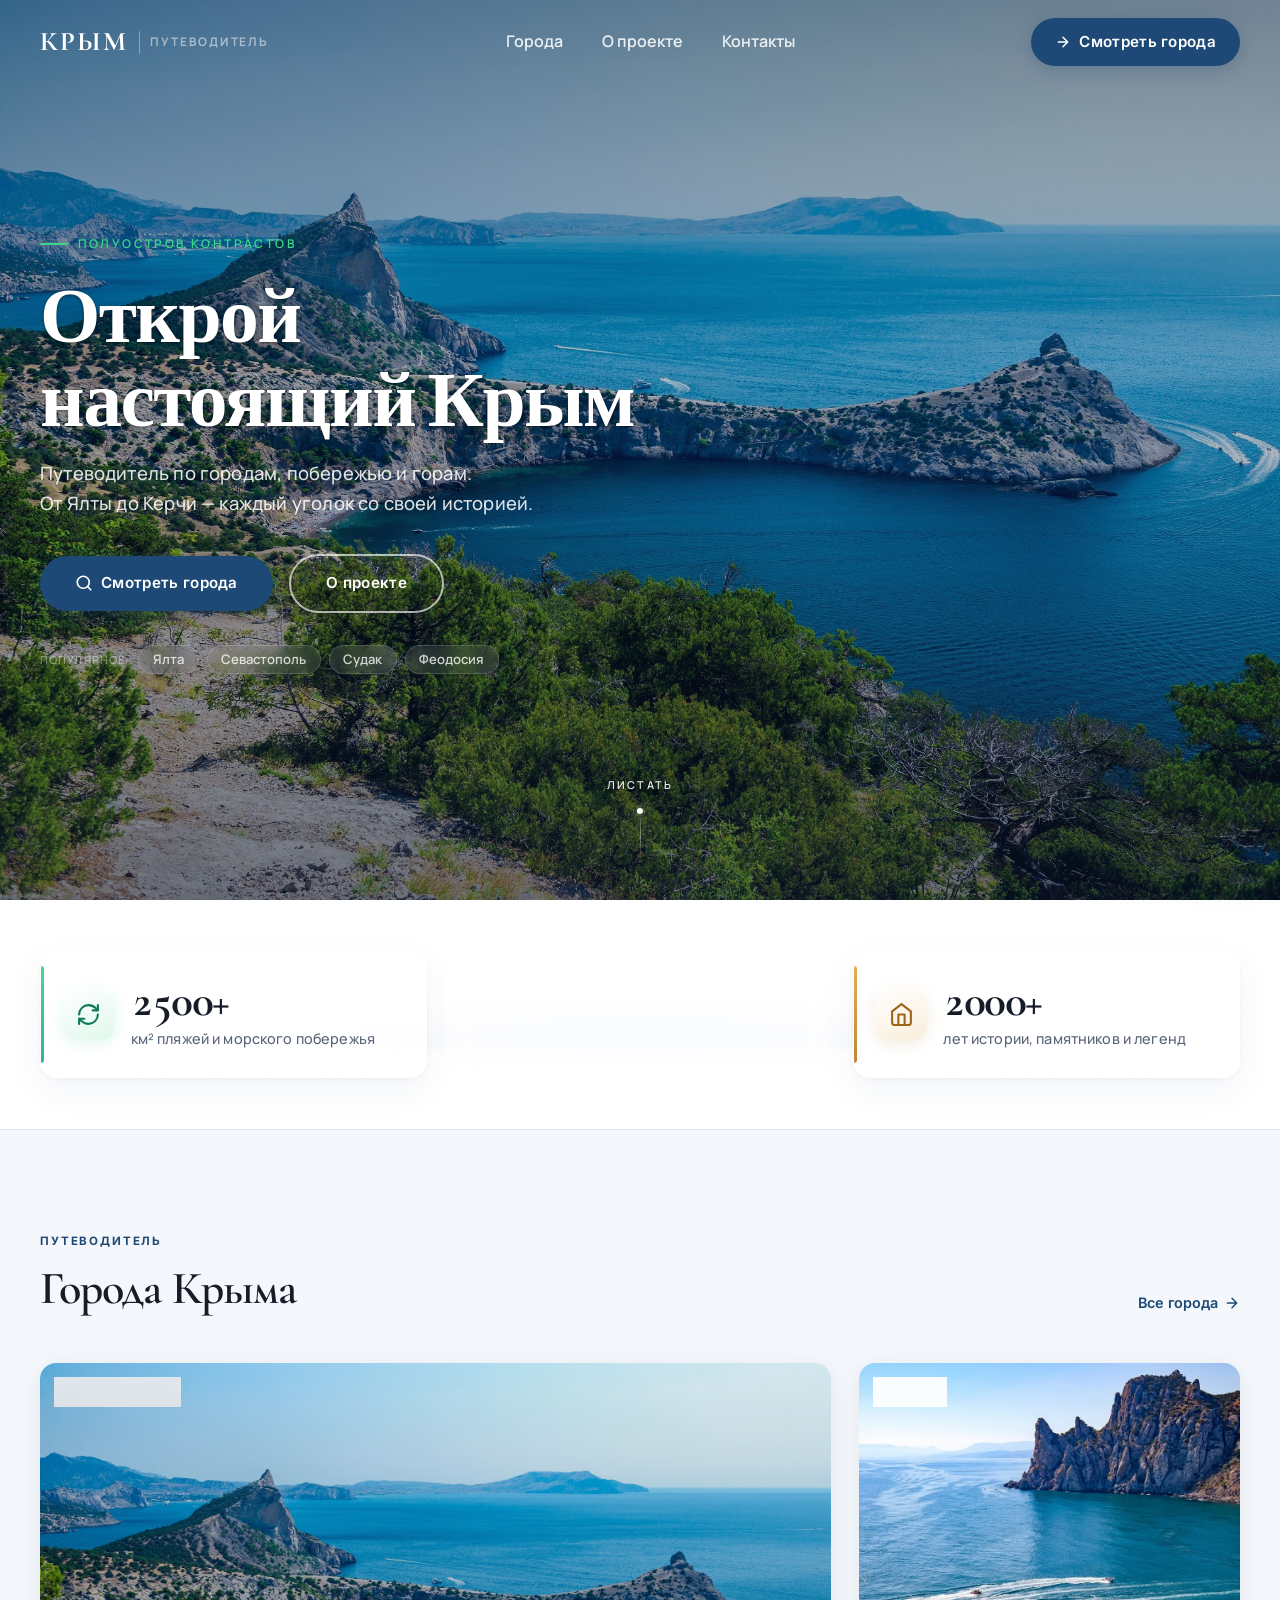
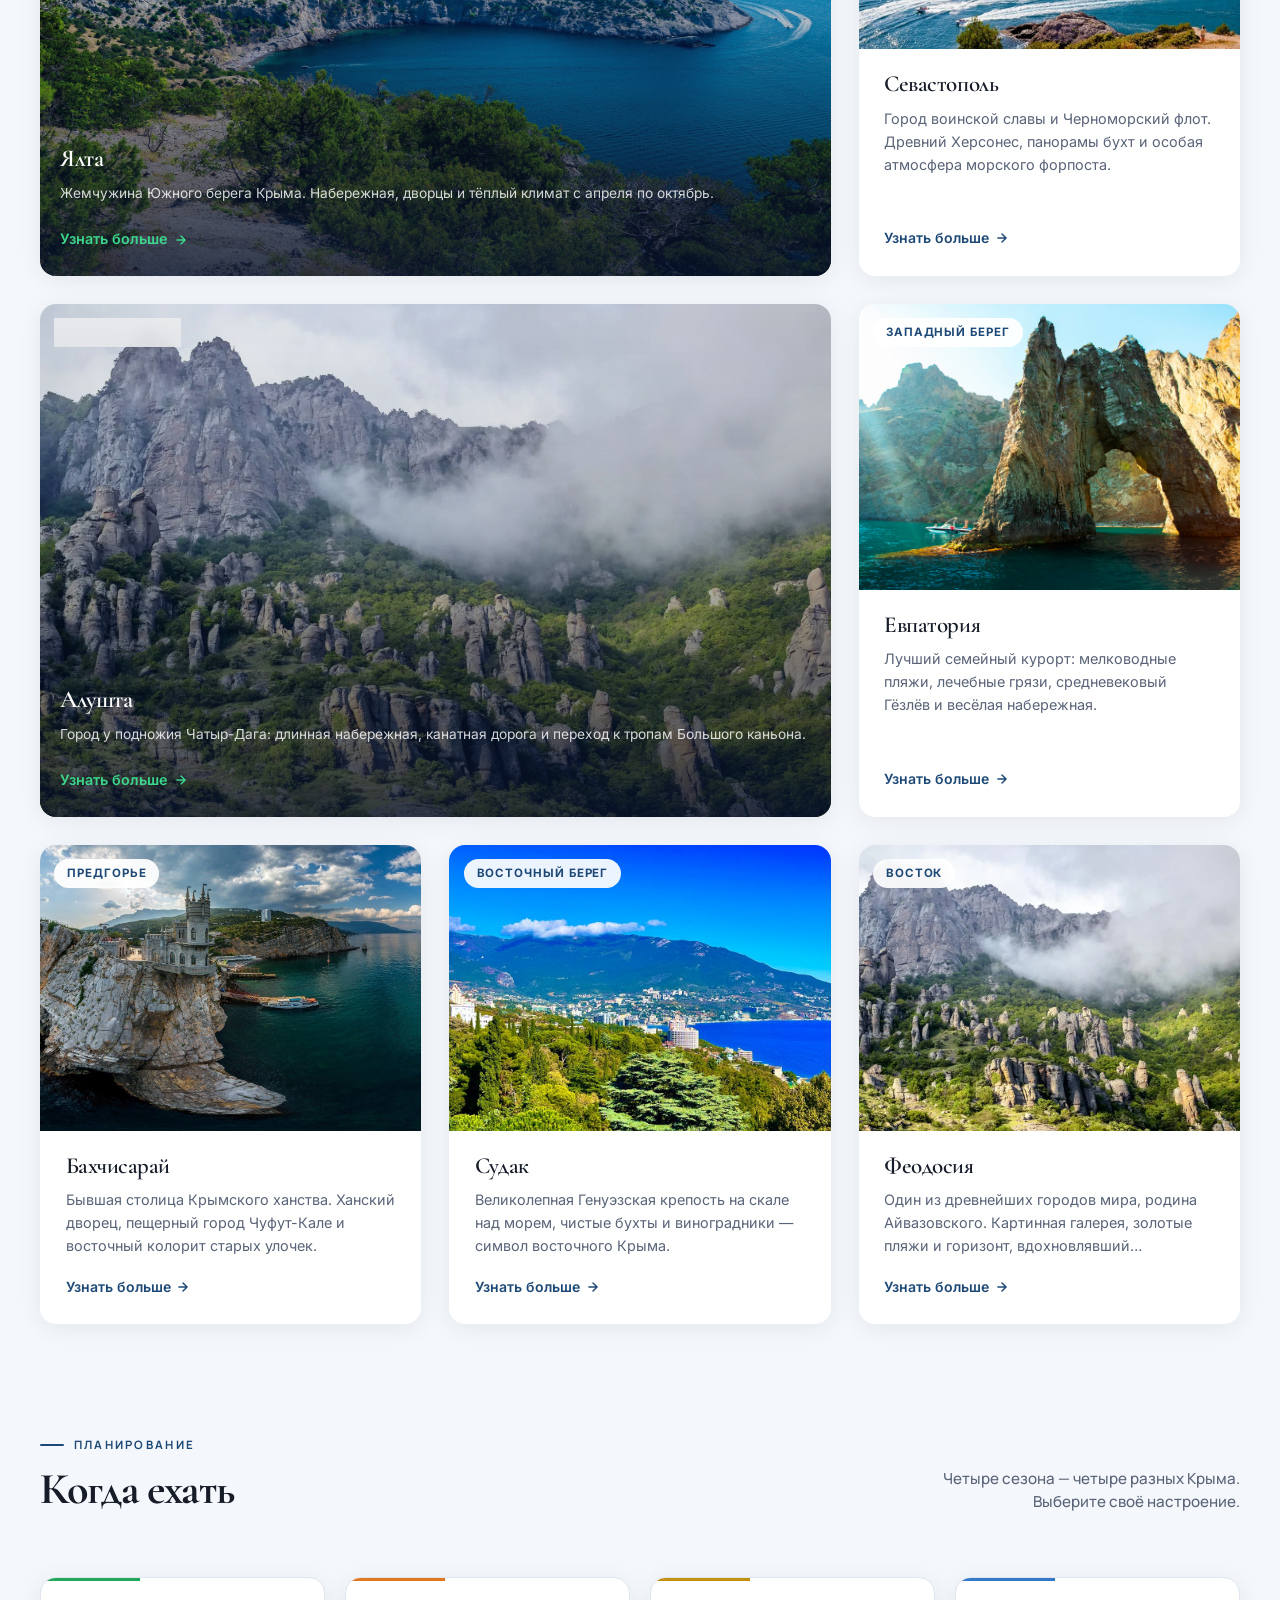
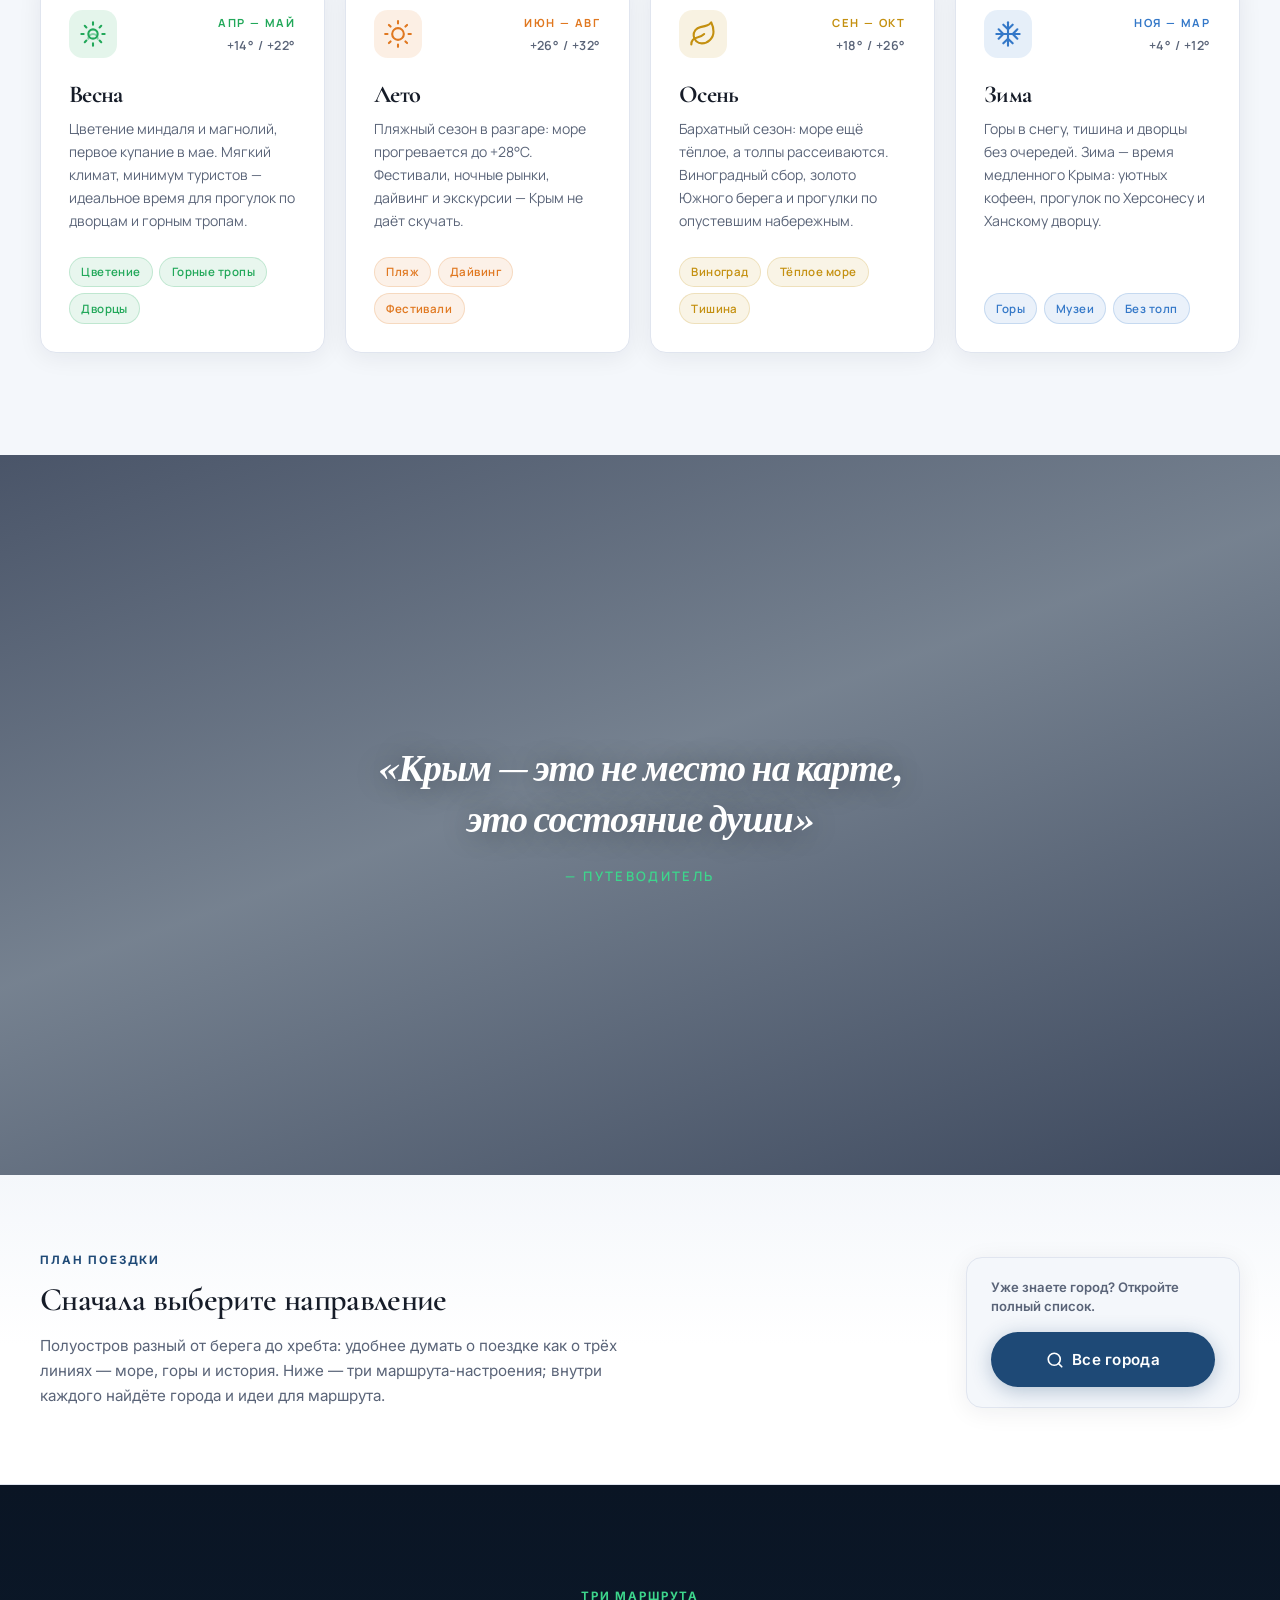
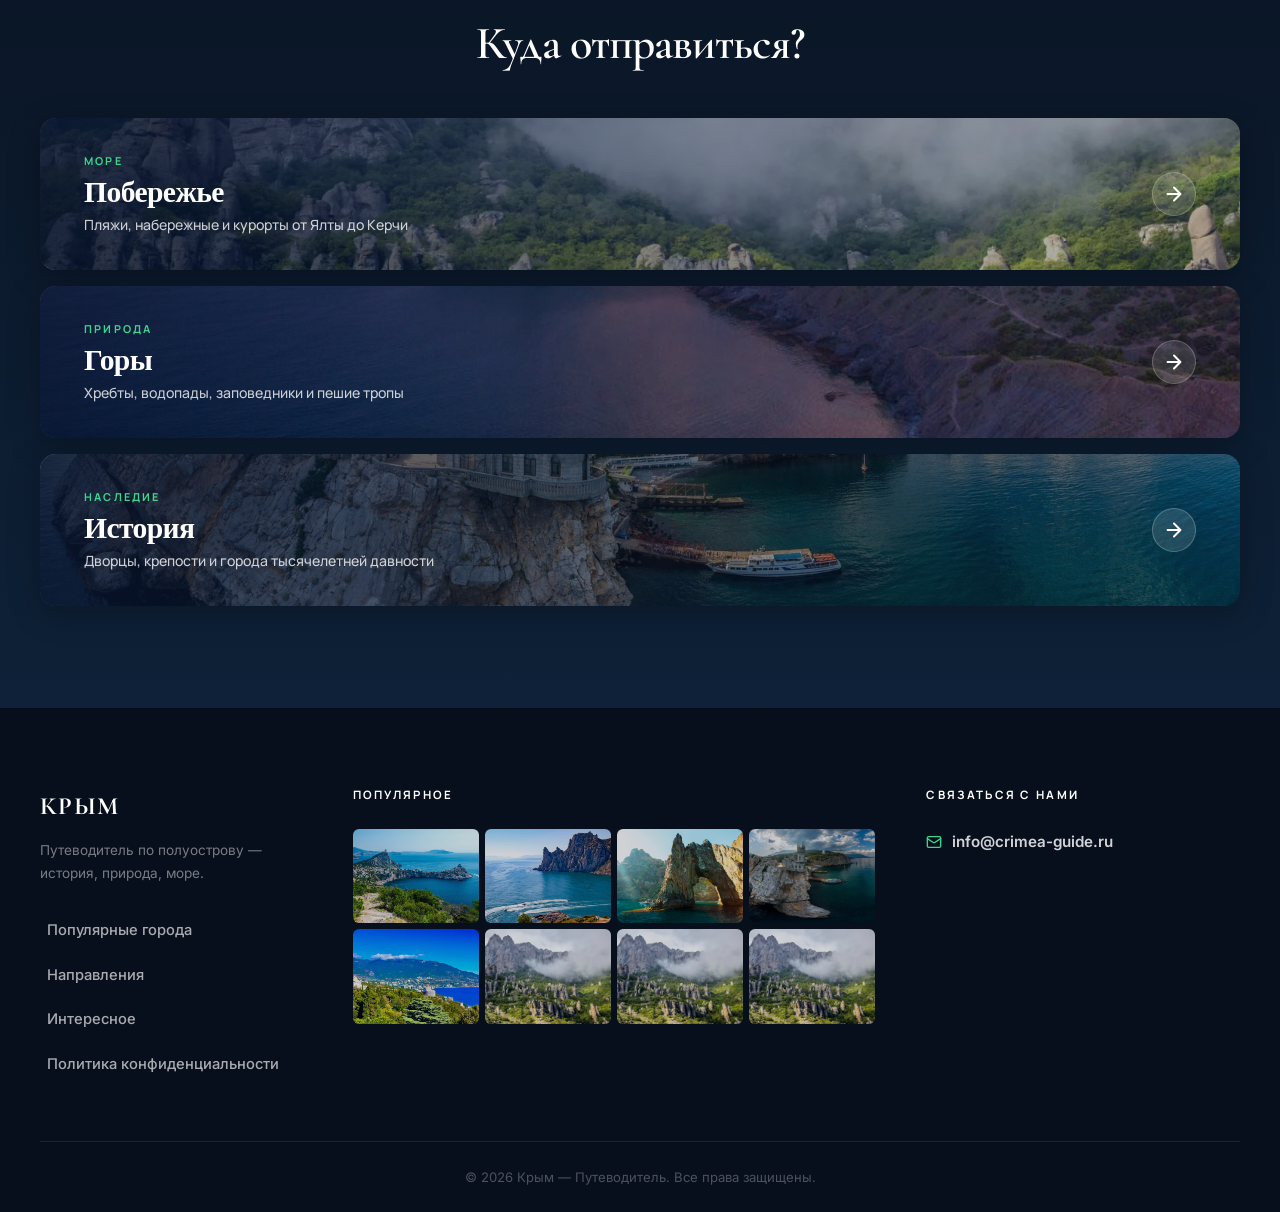
==== commit 57fa46a1: "Добавили страницу каталога городов" ====
--- a/index.html
+++ b/index.html
@@ -391,77 +391,6 @@
       </div>
     </section>
 
-    <!-- =====================================================
-         GALLERY — горизонтальный scroll-snap
-         ===================================================== -->
-    <section class="gallery" aria-label="Фотогалерея Крыма">
-      <div class="container">
-        <div class="section-header">
-          <div>
-            <span class="eyebrow">Фотогалерея</span>
-            <h2>Крым в кадре</h2>
-          </div>
-        </div>
-      </div>
-
-      <div class="gallery__track-wrap">
-        <div class="gallery__track" id="galleryTrack">
-
-          <figure class="gallery__item">
-            <img src="assets/img/cities/1.jpg" alt="Набережная Ялты — южный берег Крыма" loading="lazy" width="540" height="380" />
-            <figcaption class="gallery__caption">Ялта</figcaption>
-          </figure>
-
-          <figure class="gallery__item">
-            <img src="assets/img/cities/2.jpg" alt="Панорама бухты Севастополя" loading="lazy" width="540" height="380" />
-            <figcaption class="gallery__caption">Севастополь</figcaption>
-          </figure>
-
-          <figure class="gallery__item">
-            <img src="assets/img/cities/3.jpg" alt="Пляжи Евпатории" loading="lazy" width="540" height="380" />
-            <figcaption class="gallery__caption">Евпатория</figcaption>
-          </figure>
-
-          <figure class="gallery__item">
-            <img src="assets/img/cities/4.jpg" alt="Ханский дворец Бахчисарая" loading="lazy" width="540" height="380" />
-            <figcaption class="gallery__caption">Бахчисарай</figcaption>
-          </figure>
-
-          <figure class="gallery__item">
-            <img src="assets/img/cities/5.jpg" alt="Генуэзская крепость в Судаке" loading="lazy" width="540" height="380" />
-            <figcaption class="gallery__caption">Судак</figcaption>
-          </figure>
-
-          <figure class="gallery__item">
-            <img src="assets/img/cities/6.webp" alt="Набережная Феодосии" loading="lazy" width="540" height="380" />
-            <figcaption class="gallery__caption">Феодосия</figcaption>
-          </figure>
-
-          <figure class="gallery__item">
-            <img src="assets/img/cities/7.webp" alt="Природа Крыма" loading="lazy" width="540" height="380" />
-            <figcaption class="gallery__caption">Алушта</figcaption>
-          </figure>
-
-          <figure class="gallery__item">
-            <img src="assets/img/cities/img9.webp" alt="Горный пейзаж Крыма" loading="lazy" width="540" height="380" />
-            <figcaption class="gallery__caption">Горный Крым</figcaption>
-          </figure>
-
-          <figure class="gallery__item">
-            <img src="assets/img/cities/10.jfif" alt="Пейзажи Крымского полуострова" loading="lazy" width="540" height="380" />
-            <figcaption class="gallery__caption">Керчь</figcaption>
-          </figure>
-
-        </div>
-
-        <button class="gallery__btn gallery__btn--prev" id="galleryPrev" aria-label="Предыдущие фото">
-          <svg width="20" height="20" viewBox="0 0 24 24" fill="none" stroke="currentColor" stroke-width="2.4" stroke-linecap="round" stroke-linejoin="round" aria-hidden="true"><path d="M15 18l-6-6 6-6"/></svg>
-        </button>
-        <button class="gallery__btn gallery__btn--next" id="galleryNext" aria-label="Следующие фото">
-          <svg width="20" height="20" viewBox="0 0 24 24" fill="none" stroke="currentColor" stroke-width="2.4" stroke-linecap="round" stroke-linejoin="round" aria-hidden="true"><path d="M9 18l6-6-6-6"/></svg>
-        </button>
-      </div>
-    </section>
 
     <!-- =====================================================
          SEASONS — когда ехать
--- a/assets/css/home.css
+++ b/assets/css/home.css
@@ -1327,6 +1327,7 @@
   padding: var(--section-py) 0;
   background: var(--c-bg);
   overflow: hidden;
+  padding-top: 0;
 }
 
 /* Section header */
@@ -1893,145 +1894,3 @@
   }
 }
 
-/* ============================================================
-   GALLERY — горизонтальный scroll-snap
-   ============================================================ */
-.gallery {
-  padding: var(--section-py) 0 0;
-  overflow: hidden;
-}
-
-.gallery .section-header {
-  margin-bottom: 2.5rem;
-}
-
-.gallery__track-wrap {
-  position: relative;
-}
-
-.gallery__track {
-  display: flex;
-  gap: 1.25rem;
-  overflow-x: scroll;
-  scroll-snap-type: x mandatory;
-  scroll-behavior: smooth;
-  -webkit-overflow-scrolling: touch;
-  padding: 0 max(1.5rem, calc((100vw - var(--container-max, 1200px)) / 2));
-  padding-bottom: 2.5rem;
-  /* Hide scrollbar */
-  scrollbar-width: none;
-}
-.gallery__track::-webkit-scrollbar { display: none; }
-
-.gallery__item {
-  flex: 0 0 clamp(280px, 42vw, 480px);
-  scroll-snap-align: start;
-  border-radius: 1rem;
-  overflow: hidden;
-  position: relative;
-  margin: 0;
-  box-shadow: 0 8px 28px rgba(0,0,0,.14);
-  transition: transform .3s ease, box-shadow .3s ease;
-}
-.gallery__item:hover {
-  transform: translateY(-4px);
-  box-shadow: 0 14px 40px rgba(0,0,0,.22);
-}
-
-.gallery__item img {
-  display: block;
-  width: 100%;
-  height: 300px;
-  object-fit: cover;
-  transition: transform .5s ease;
-}
-.gallery__item:hover img {
-  transform: scale(1.04);
-}
-
-.gallery__caption {
-  position: absolute;
-  inset: auto 0 0;
-  padding: 2.5rem 1.25rem .9rem;
-  background: linear-gradient(to top, rgba(15,20,30,.72) 0%, transparent 100%);
-  color: #fff;
-  font-family: var(--font-display);
-  font-size: 1.15rem;
-  font-weight: 600;
-  letter-spacing: .02em;
-}
-
-/* Prev / Next buttons */
-.gallery__btn {
-  position: absolute;
-  top: 50%;
-  transform: translateY(calc(-50% - 1.25rem)); /* account for bottom padding */
-  z-index: 2;
-  display: flex;
-  align-items: center;
-  justify-content: center;
-  width: 2.75rem;
-  height: 2.75rem;
-  border-radius: 50%;
-  background: rgba(255,255,255,.92);
-  backdrop-filter: blur(8px);
-  -webkit-backdrop-filter: blur(8px);
-  border: 1.5px solid rgba(0,0,0,.08);
-  color: var(--c-text);
-  box-shadow: 0 4px 16px rgba(0,0,0,.14);
-  cursor: pointer;
-  transition: background var(--t-fast), transform var(--t-fast), opacity var(--t-fast);
-  opacity: .9;
-}
-.gallery__btn:hover {
-  background: #fff;
-  opacity: 1;
-  transform: translateY(calc(-50% - 1.25rem)) scale(1.07);
-}
-.gallery__btn:active {
-  transform: translateY(calc(-50% - 1.25rem)) scale(.96);
-}
-.gallery__btn--prev { left: 1rem; }
-.gallery__btn--next { right: 1rem; }
-
-.gallery__btn[disabled] {
-  opacity: .3;
-  pointer-events: none;
-}
-
-/* Dots indicator */
-.gallery__dots {
-  display: flex;
-  justify-content: center;
-  gap: .5rem;
-  padding: 1rem 0 var(--section-py);
-}
-.gallery__dot {
-  width: 7px;
-  height: 7px;
-  border-radius: 50%;
-  background: var(--c-text-muted, #aaa);
-  opacity: .35;
-  transition: opacity .25s, transform .25s;
-  cursor: pointer;
-  border: none;
-  padding: 0;
-}
-.gallery__dot.is-active {
-  opacity: 1;
-  transform: scale(1.35);
-  background: var(--c-accent, #2a5caa);
-}
-
-/* Responsive */
-@media (max-width: 767px) {
-  .gallery__item {
-    flex: 0 0 clamp(240px, 78vw, 320px);
-  }
-  .gallery__item img {
-    height: 220px;
-  }
-  .gallery__btn {
-    display: none;
-  }
-}
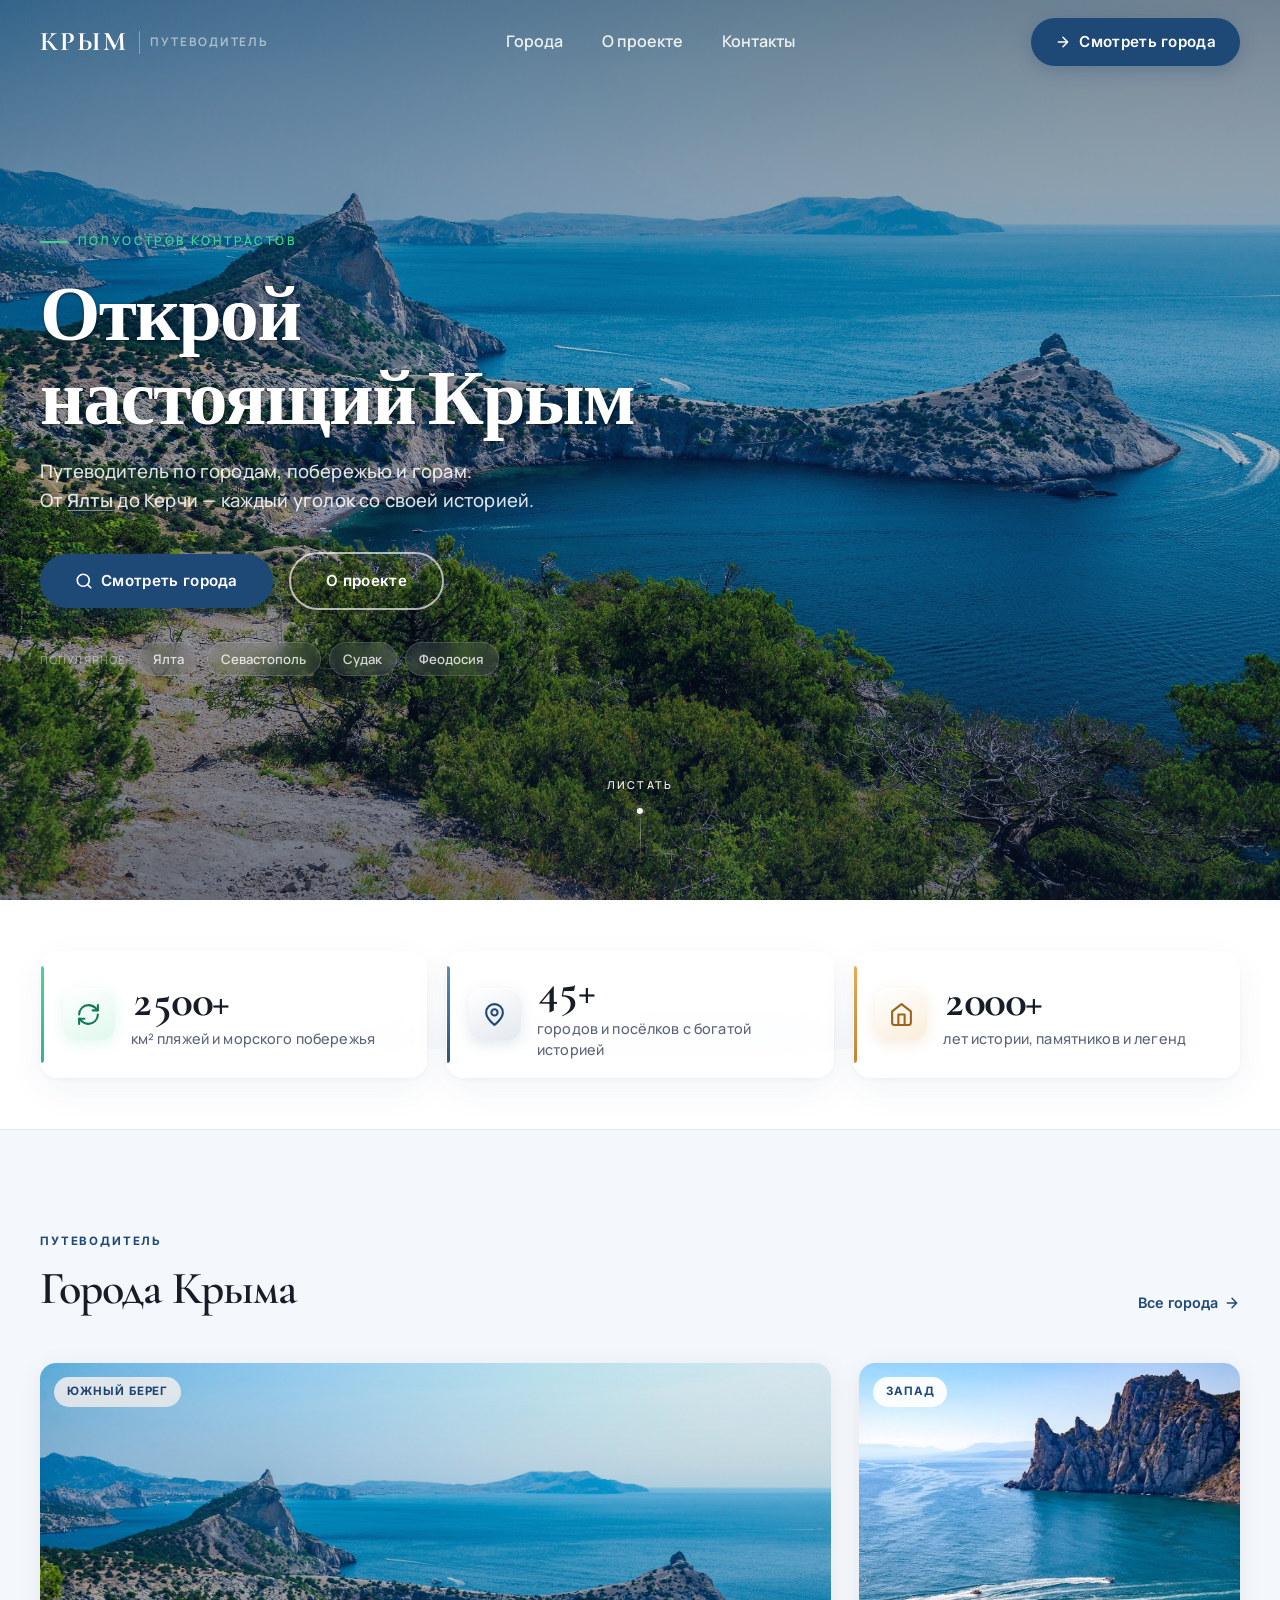
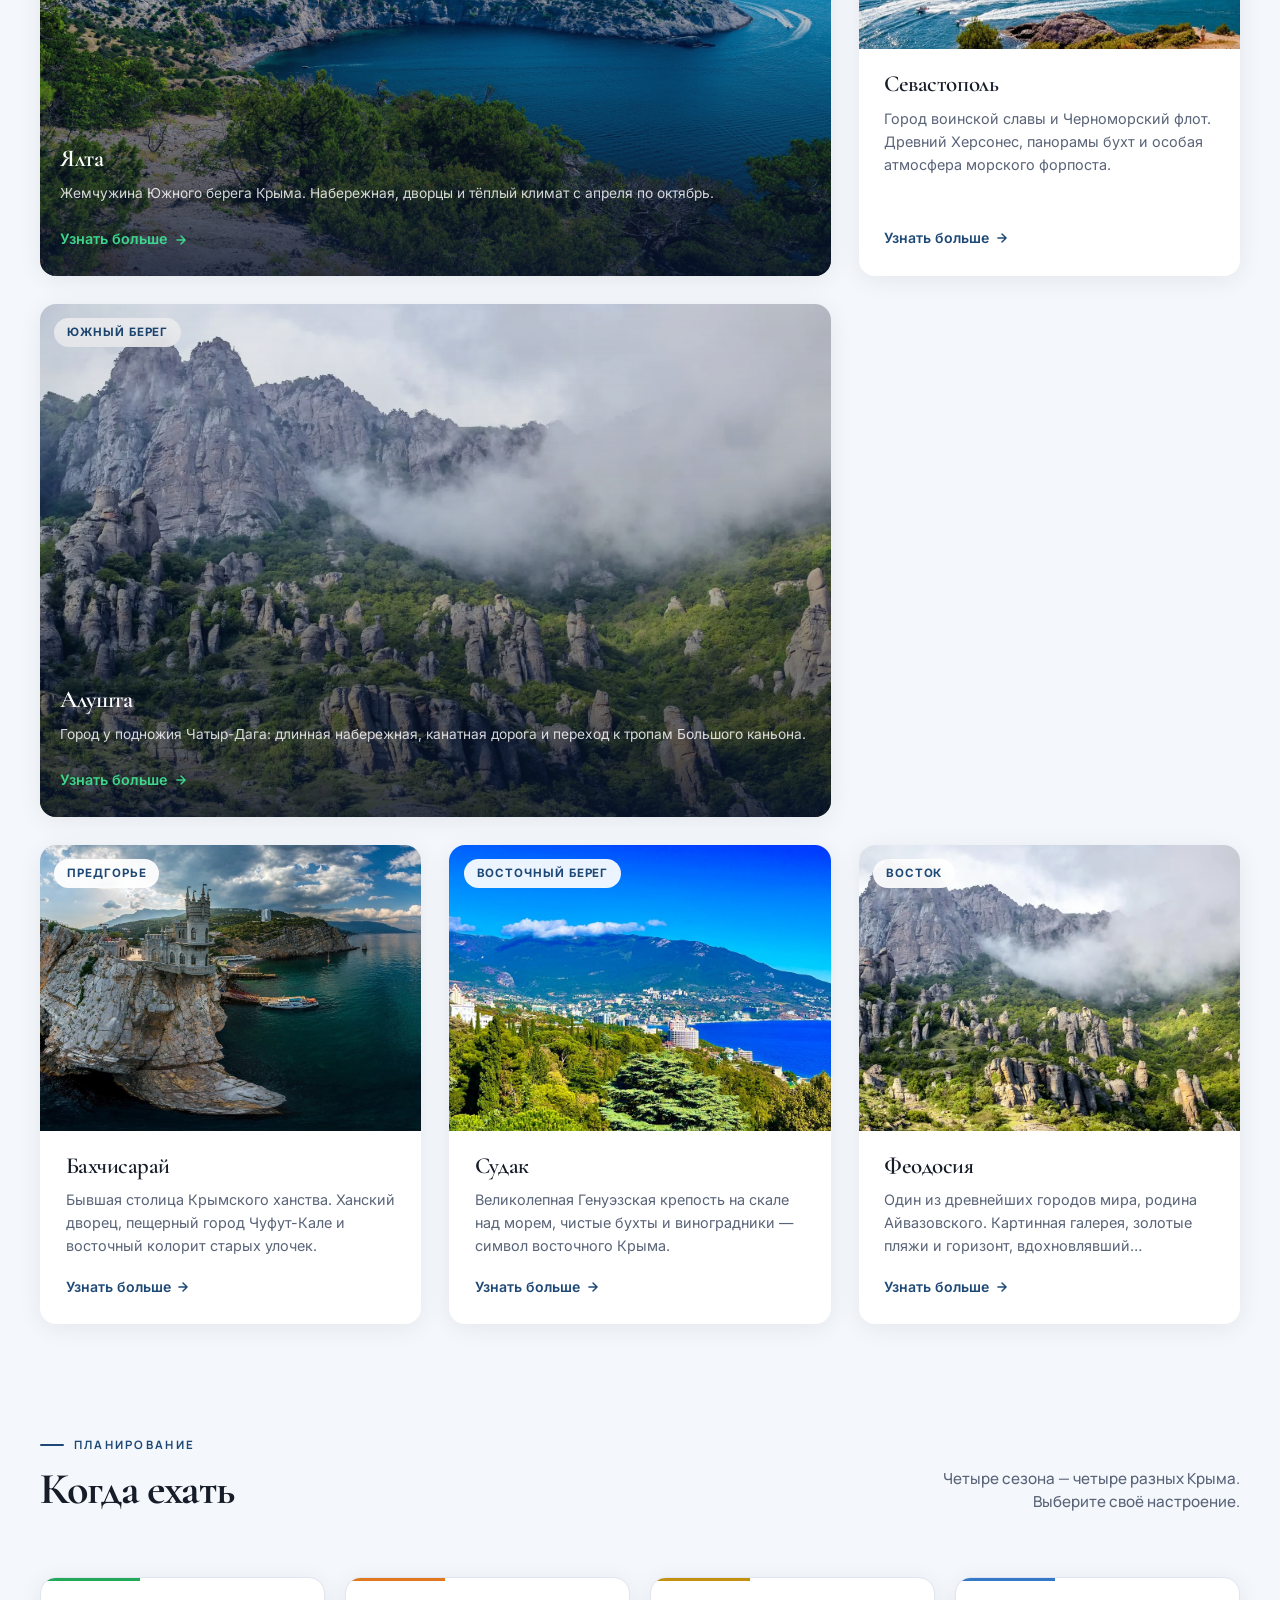
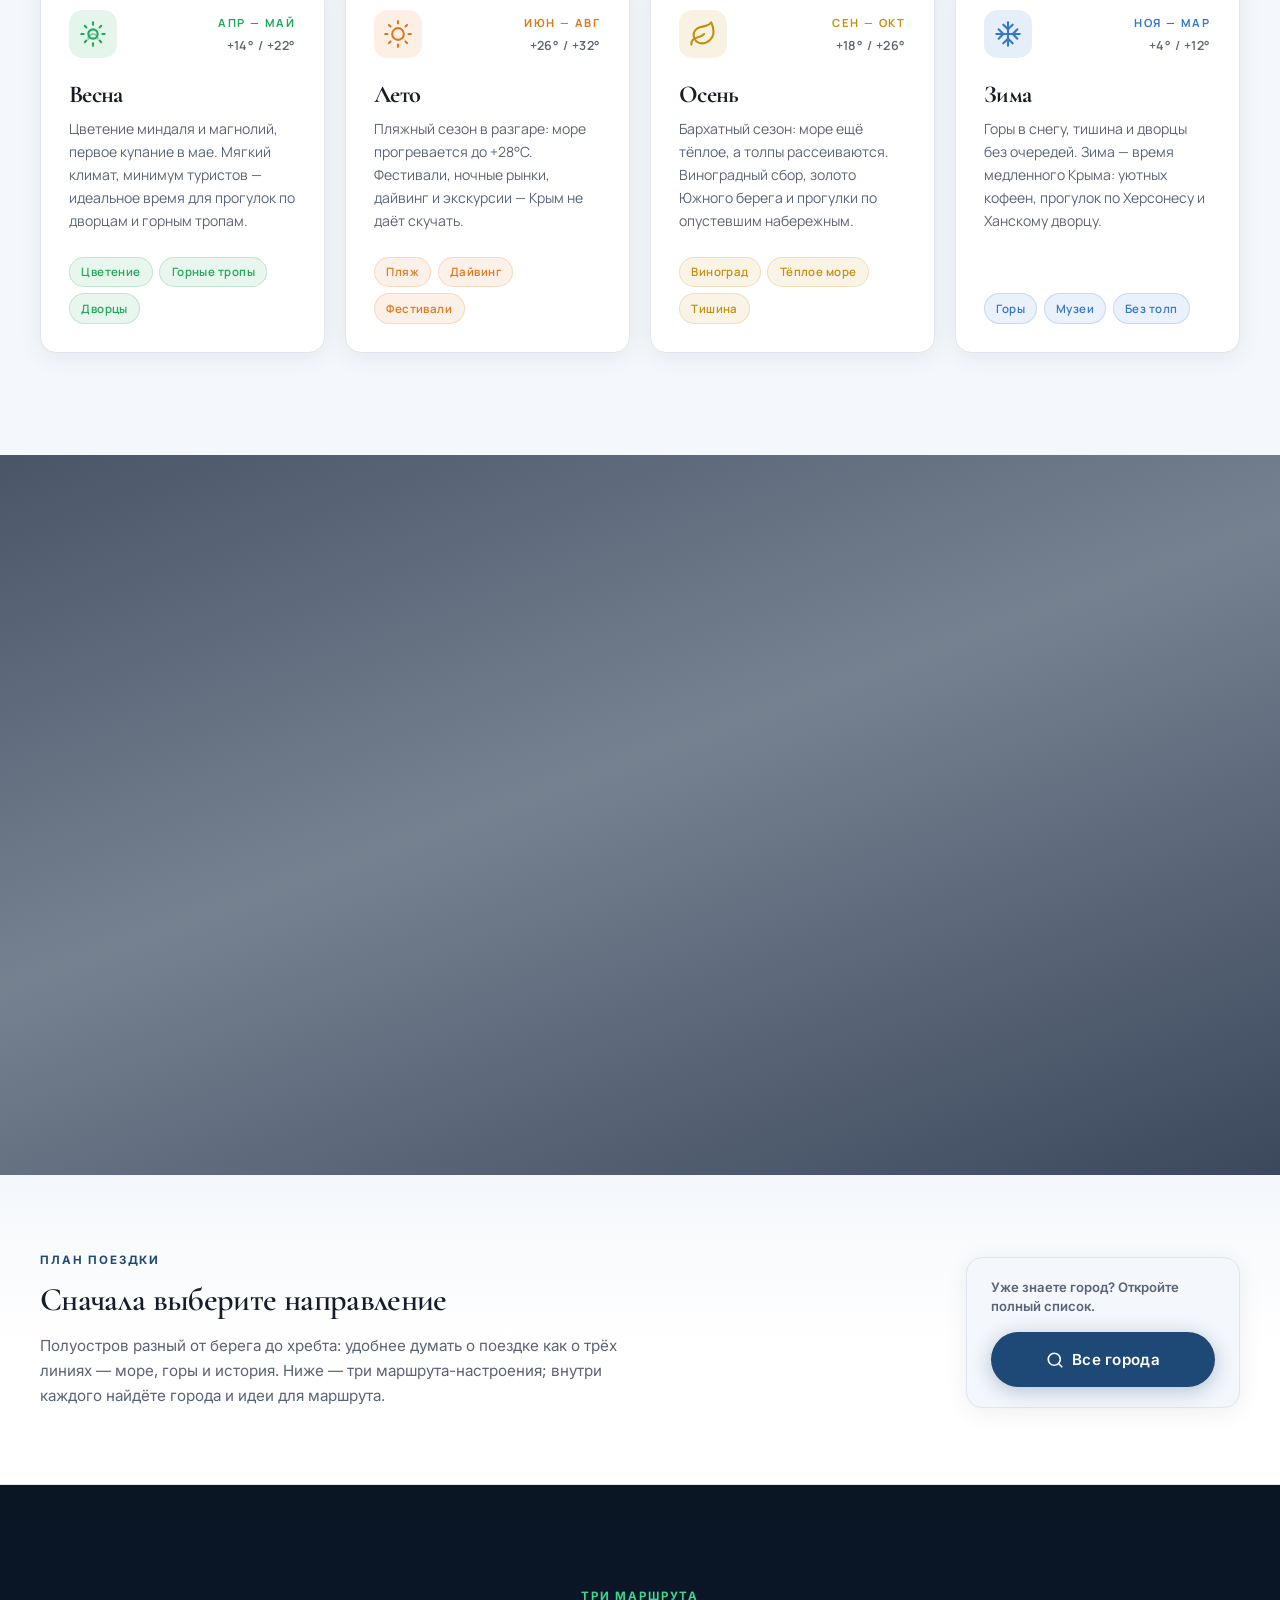
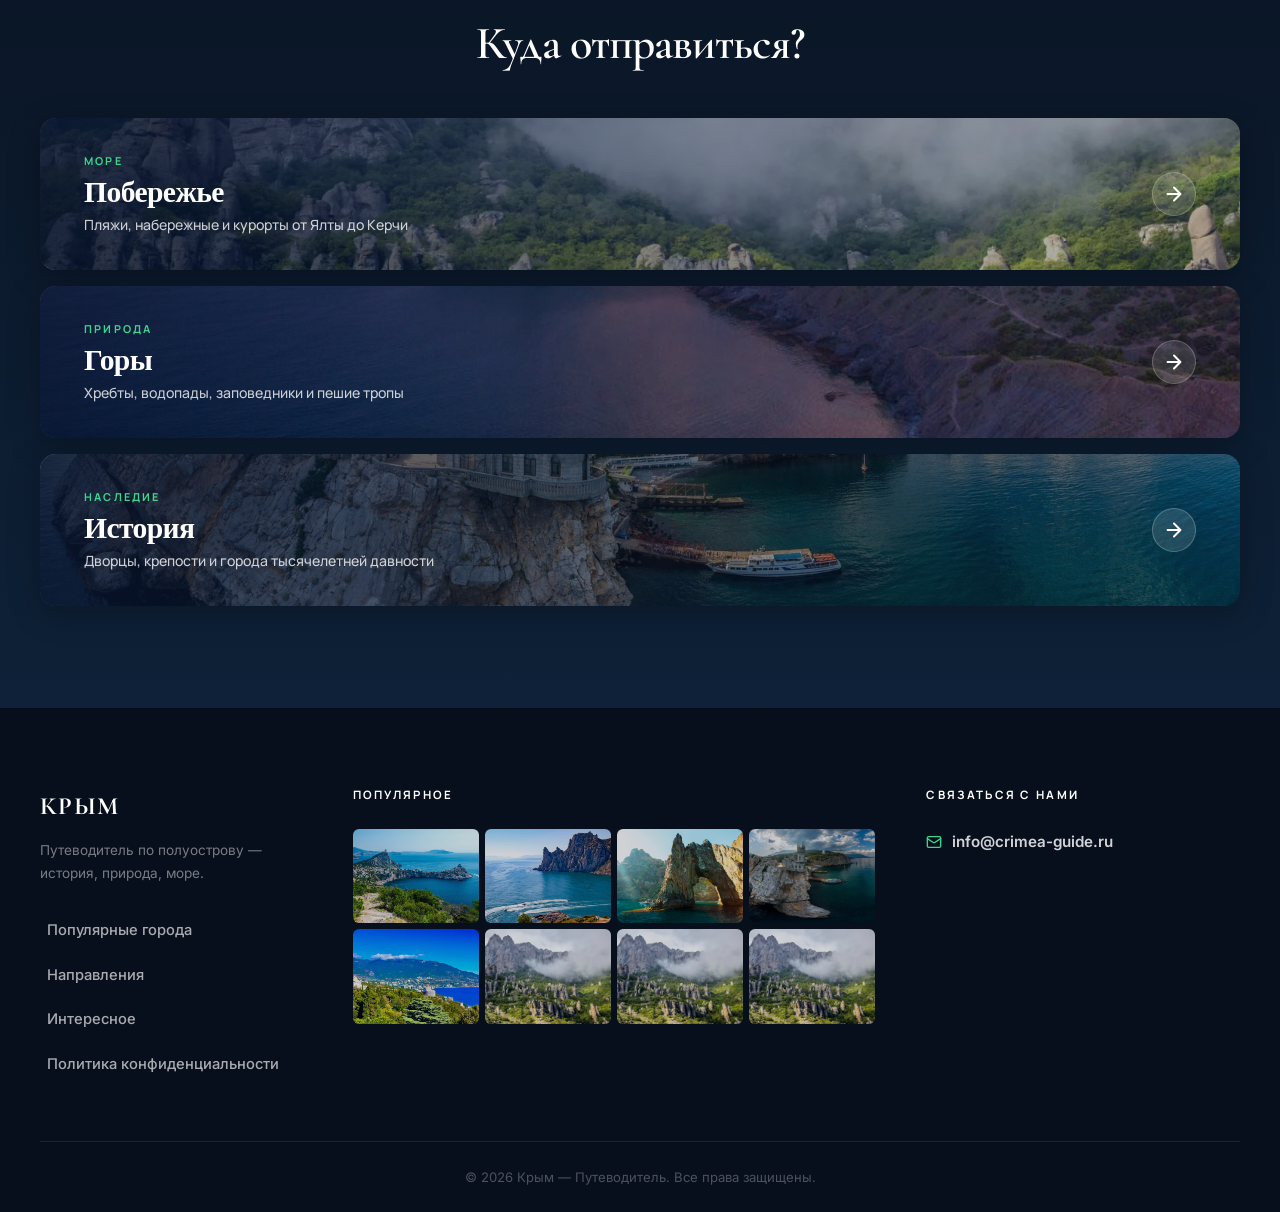
==== commit e97f19bc: "Обновили ссылки на страницы городов в каталоге и главной странице, заменив кнопки на ссылки. Добавил" ====
--- a/index.html
+++ b/index.html
@@ -105,7 +105,7 @@
 
           <p class="hero__subtitle">
             Путеводитель по городам, побережью и горам.<br />
-            От Ялты до Керчи — каждый уголок со своей историей.
+            От <a href="gorod/yalta.html">Ялты</a> до Керчи — каждый уголок со своей историей.
           </p>
 
           <div class="hero__actions">
@@ -119,10 +119,10 @@
           <div class="hero__search">
             <div class="hero__search-chips" aria-label="Популярные города">
               <span class="hero__chips-hint">Популярное:</span>
-              <button class="hero__chip" type="button" data-city="Ялта">Ялта</button>
-              <button class="hero__chip" type="button" data-city="Севастополь">Севастополь</button>
-              <button class="hero__chip" type="button" data-city="Судак">Судак</button>
-              <button class="hero__chip" type="button" data-city="Феодосия">Феодосия</button>
+              <a class="hero__chip" href="gorod/yalta.html">Ялта</a>
+              <a class="hero__chip" href="/gorod/sevastopol/">Севастополь</a>
+              <a class="hero__chip" href="/gorod/sudak/">Судак</a>
+              <a class="hero__chip" href="/gorod/feodosiya/">Феодосия</a>
             </div>
           </div>
         </div>
@@ -207,8 +207,8 @@
 
           <!-- Ялта + Алушта: две карточки вместо одной высокой (та же ячейка сетки 2×2) -->
           <div class="cities__featured-split fade-up" data-delay="1">
-            <article class="city-card city-card--featured city-card--featured-split">
-              <div class="city-card__img-wrap">
+            <a href="gorod/yalta.html" class="city-card city-card--featured city-card--featured-split">
+            <div class="city-card__img-wrap">
                 <img
                   class="city-card__img"
                   src="assets/img/cities/1.jpg"
@@ -224,15 +224,14 @@
                     Жемчужина Южного берега Крыма. Набережная, дворцы и тёплый климат
                     с апреля по октябрь.
                   </p>
-                  <a href="/gorod/yalta/" class="city-card__link">
+                  <span class="city-card__link">
                     Узнать больше
-                    <svg width="14" height="14" viewBox="0 0 24 24" fill="none" stroke="currentColor" stroke-width="2.5" stroke-linecap="round" stroke-linejoin="round" aria-hidden="true"><path d="M5 12h14M12 5l7 7-7 7"/></svg>
-                  </a>
+                    <svg width="14" height="14" viewBox="0 0 24 24" fill="none" stroke="currentColor" stroke-width="2.5" stroke-linecap="round" stroke-linejoin="round" aria-hidden="true"><path d="M5 12h14M12 5l7 7-7 7"/></svg></span>
                 </div>
               </div>
-            </article>
-            <article class="city-card city-card--featured city-card--featured-split">
-              <div class="city-card__img-wrap">
+          </a>
+            <a href="/gorod/alushta/" class="city-card city-card--featured city-card--featured-split">
+            <div class="city-card__img-wrap">
                 <img
                   class="city-card__img"
                   src="assets/img/cities/7.webp"
@@ -248,17 +247,16 @@
                     Город у подножия Чатыр-Дага: длинная набережная, канатная дорога
                     и переход к тропам Большого каньона.
                   </p>
-                  <a href="/gorod/alushta/" class="city-card__link">
+                  <span class="city-card__link">
                     Узнать больше
-                    <svg width="14" height="14" viewBox="0 0 24 24" fill="none" stroke="currentColor" stroke-width="2.5" stroke-linecap="round" stroke-linejoin="round" aria-hidden="true"><path d="M5 12h14M12 5l7 7-7 7"/></svg>
-                  </a>
+                    <svg width="14" height="14" viewBox="0 0 24 24" fill="none" stroke="currentColor" stroke-width="2.5" stroke-linecap="round" stroke-linejoin="round" aria-hidden="true"><path d="M5 12h14M12 5l7 7-7 7"/></svg></span>
                 </div>
               </div>
-            </article>
+          </a>
           </div>
 
           <!-- Карточка: Севастополь -->
-          <article class="city-card fade-up" data-delay="2">
+          <a href="/gorod/sevastopol/" class="city-card fade-up" data-delay="2">
             <div class="city-card__img-wrap">
               <img
                 class="city-card__img"
@@ -276,15 +274,14 @@
                 Город воинской славы и Черноморский флот. Древний Херсонес,
                 панорамы бухт и особая атмосфера морского форпоста.
               </p>
-              <a href="/gorod/sevastopol/" class="city-card__link">
+              <span class="city-card__link">
                 Узнать больше
-                <svg width="14" height="14" viewBox="0 0 24 24" fill="none" stroke="currentColor" stroke-width="2.5" stroke-linecap="round" stroke-linejoin="round" aria-hidden="true"><path d="M5 12h14M12 5l7 7-7 7"/></svg>
-              </a>
-            </div>
-          </article>
+                <svg width="14" height="14" viewBox="0 0 24 24" fill="none" stroke="currentColor" stroke-width="2.5" stroke-linecap="round" stroke-linejoin="round" aria-hidden="true"><path d="M5 12h14M12 5l7 7-7 7"/></svg></span>
+            </div>
+          </a>
 
           <!-- Карточка: Евпатория -->
-          <article class="city-card fade-up" data-delay="3">
+          <a href="/gorod/evpatoriya/" class="city-card fade-up" data-delay="3">
             <div class="city-card__img-wrap">
               <img
                 class="city-card__img"
@@ -302,15 +299,14 @@
                 Лучший семейный курорт: мелководные пляжи, лечебные грязи,
                 средневековый Гёзлёв и весёлая набережная.
               </p>
-              <a href="/gorod/evpatoriya/" class="city-card__link">
+              <span class="city-card__link">
                 Узнать больше
-                <svg width="14" height="14" viewBox="0 0 24 24" fill="none" stroke="currentColor" stroke-width="2.5" stroke-linecap="round" stroke-linejoin="round" aria-hidden="true"><path d="M5 12h14M12 5l7 7-7 7"/></svg>
-              </a>
-            </div>
-          </article>
+                <svg width="14" height="14" viewBox="0 0 24 24" fill="none" stroke="currentColor" stroke-width="2.5" stroke-linecap="round" stroke-linejoin="round" aria-hidden="true"><path d="M5 12h14M12 5l7 7-7 7"/></svg></span>
+            </div>
+          </a>
 
           <!-- Карточка: Бахчисарай -->
-          <article class="city-card fade-up" data-delay="4">
+          <a href="/gorod/bakhchisaray/" class="city-card fade-up" data-delay="4">
             <div class="city-card__img-wrap">
               <img
                 class="city-card__img"
@@ -328,15 +324,14 @@
                 Бывшая столица Крымского ханства. Ханский дворец, пещерный город
                 Чуфут-Кале и восточный колорит старых улочек.
               </p>
-              <a href="/gorod/bakhchisaray/" class="city-card__link">
+              <span class="city-card__link">
                 Узнать больше
-                <svg width="14" height="14" viewBox="0 0 24 24" fill="none" stroke="currentColor" stroke-width="2.5" stroke-linecap="round" stroke-linejoin="round" aria-hidden="true"><path d="M5 12h14M12 5l7 7-7 7"/></svg>
-              </a>
-            </div>
-          </article>
+                <svg width="14" height="14" viewBox="0 0 24 24" fill="none" stroke="currentColor" stroke-width="2.5" stroke-linecap="round" stroke-linejoin="round" aria-hidden="true"><path d="M5 12h14M12 5l7 7-7 7"/></svg></span>
+            </div>
+          </a>
 
           <!-- Карточка: Судак -->
-          <article class="city-card fade-up" data-delay="5">
+          <a href="/gorod/sudak/" class="city-card fade-up" data-delay="5">
             <div class="city-card__img-wrap">
               <img
                 class="city-card__img"
@@ -354,15 +349,14 @@
                 Великолепная Генуэзская крепость на скале над морем, чистые бухты
                 и виноградники — символ восточного Крыма.
               </p>
-              <a href="/gorod/sudak/" class="city-card__link">
+              <span class="city-card__link">
                 Узнать больше
-                <svg width="14" height="14" viewBox="0 0 24 24" fill="none" stroke="currentColor" stroke-width="2.5" stroke-linecap="round" stroke-linejoin="round" aria-hidden="true"><path d="M5 12h14M12 5l7 7-7 7"/></svg>
-              </a>
-            </div>
-          </article>
+                <svg width="14" height="14" viewBox="0 0 24 24" fill="none" stroke="currentColor" stroke-width="2.5" stroke-linecap="round" stroke-linejoin="round" aria-hidden="true"><path d="M5 12h14M12 5l7 7-7 7"/></svg></span>
+            </div>
+          </a>
 
           <!-- Карточка: Феодосия -->
-          <article class="city-card fade-up" data-delay="6">
+          <a href="/gorod/feodosiya/" class="city-card fade-up" data-delay="6">
             <div class="city-card__img-wrap">
               <img
                 class="city-card__img"
@@ -380,12 +374,11 @@
                 Один из древнейших городов мира, родина Айвазовского. Картинная
                 галерея, золотые пляжи и горизонт, вдохновлявший художников.
               </p>
-              <a href="/gorod/feodosiya/" class="city-card__link">
+              <span class="city-card__link">
                 Узнать больше
-                <svg width="14" height="14" viewBox="0 0 24 24" fill="none" stroke="currentColor" stroke-width="2.5" stroke-linecap="round" stroke-linejoin="round" aria-hidden="true"><path d="M5 12h14M12 5l7 7-7 7"/></svg>
-              </a>
-            </div>
-          </article>
+                <svg width="14" height="14" viewBox="0 0 24 24" fill="none" stroke="currentColor" stroke-width="2.5" stroke-linecap="round" stroke-linejoin="round" aria-hidden="true"><path d="M5 12h14M12 5l7 7-7 7"/></svg></span>
+            </div>
+          </a>
 
         </div>
       </div>
@@ -576,7 +569,7 @@
 
         <div class="why__routes">
 
-          <a href="/gorod/" class="why-route why-route--coast fade-up" data-delay="1">
+          <a href="/gorod/yalta/" class="why-route why-route--coast fade-up" data-delay="1">
             <span class="why-route__bg" aria-hidden="true"></span>
             <span class="why-route__overlay" aria-hidden="true"></span>
             <span class="why-route__inner">
@@ -652,7 +645,7 @@
         <div class="footer__col footer__col--popular">
           <p class="footer__col-title">Популярное</p>
           <div class="footer__photo-grid">
-            <a href="/gorod/yalta/" class="footer__photo-item" aria-label="Ялта">
+            <a href="gorod/yalta.html" class="footer__photo-item" aria-label="Ялта">
               <img src="assets/img/cities/1.jpg" alt="Ялта" loading="lazy" width="120" height="90" />
             </a>
             <a href="/gorod/sevastopol/" class="footer__photo-item" aria-label="Севастополь">
--- a/assets/css/home.css
+++ b/assets/css/home.css
@@ -408,11 +408,13 @@
   height: 100%;
   object-fit: cover;
   object-position: center;
+  pointer-events: none;
 }
 
 .hero__overlay {
   position: absolute;
   inset: 0;
+  pointer-events: none;
   background: linear-gradient(
     180deg,
     rgba(8,22,48,.52) 0%,
@@ -474,6 +476,18 @@
   letter-spacing: 0.01em;
 }
 
+.hero__subtitle a {
+  color: inherit;
+  font-weight: 600;
+  text-decoration: underline;
+  text-decoration-color: rgba(255, 255, 255, 0.45);
+  text-underline-offset: 0.18em;
+}
+
+.hero__subtitle a:hover {
+  text-decoration-color: rgba(255, 255, 255, 0.85);
+}
+
 .hero__actions {
   display: flex;
   align-items: center;
@@ -516,6 +530,7 @@
   background: rgba(255, 255, 255, 0.08);
   border: 1px solid rgba(255, 255, 255, 0.15);
   cursor: pointer;
+  text-decoration: none;
   transition:
     background var(--t-fast),
     color var(--t-fast),
@@ -532,6 +547,11 @@
 }
 .hero__chip:active {
   transform: translateY(0);
+}
+
+.hero__chip:focus-visible {
+  outline: 2px solid rgba(255, 255, 255, 0.85);
+  outline-offset: 2px;
 }
 
 /* Scroll indicator — лёгкий: подпись + линия с «бегущей» точкой */
@@ -844,6 +864,17 @@
   display: flex;
   flex-direction: column;
 }
+
+a.city-card {
+  text-decoration: none;
+  color: inherit;
+}
+
+a.city-card:focus-visible {
+  outline: 2px solid var(--c-primary);
+  outline-offset: 3px;
+}
+
 .city-card:hover {
   transform: translateY(-6px);
   box-shadow: var(--shadow-card-hover);
@@ -929,6 +960,7 @@
   margin-top: .6rem;
   transition: gap var(--t-fast), color var(--t-fast);
 }
+.city-card:hover .city-card__link,
 .city-card__link:hover {
   gap: .6rem;
   color: var(--c-primary-dark);
@@ -1017,6 +1049,7 @@
   color: var(--c-accent);
   font-size: .9rem;
 }
+.city-card--featured:hover .city-card__link,
 .city-card--featured .city-card__link:hover {
   color: #fff;
 }
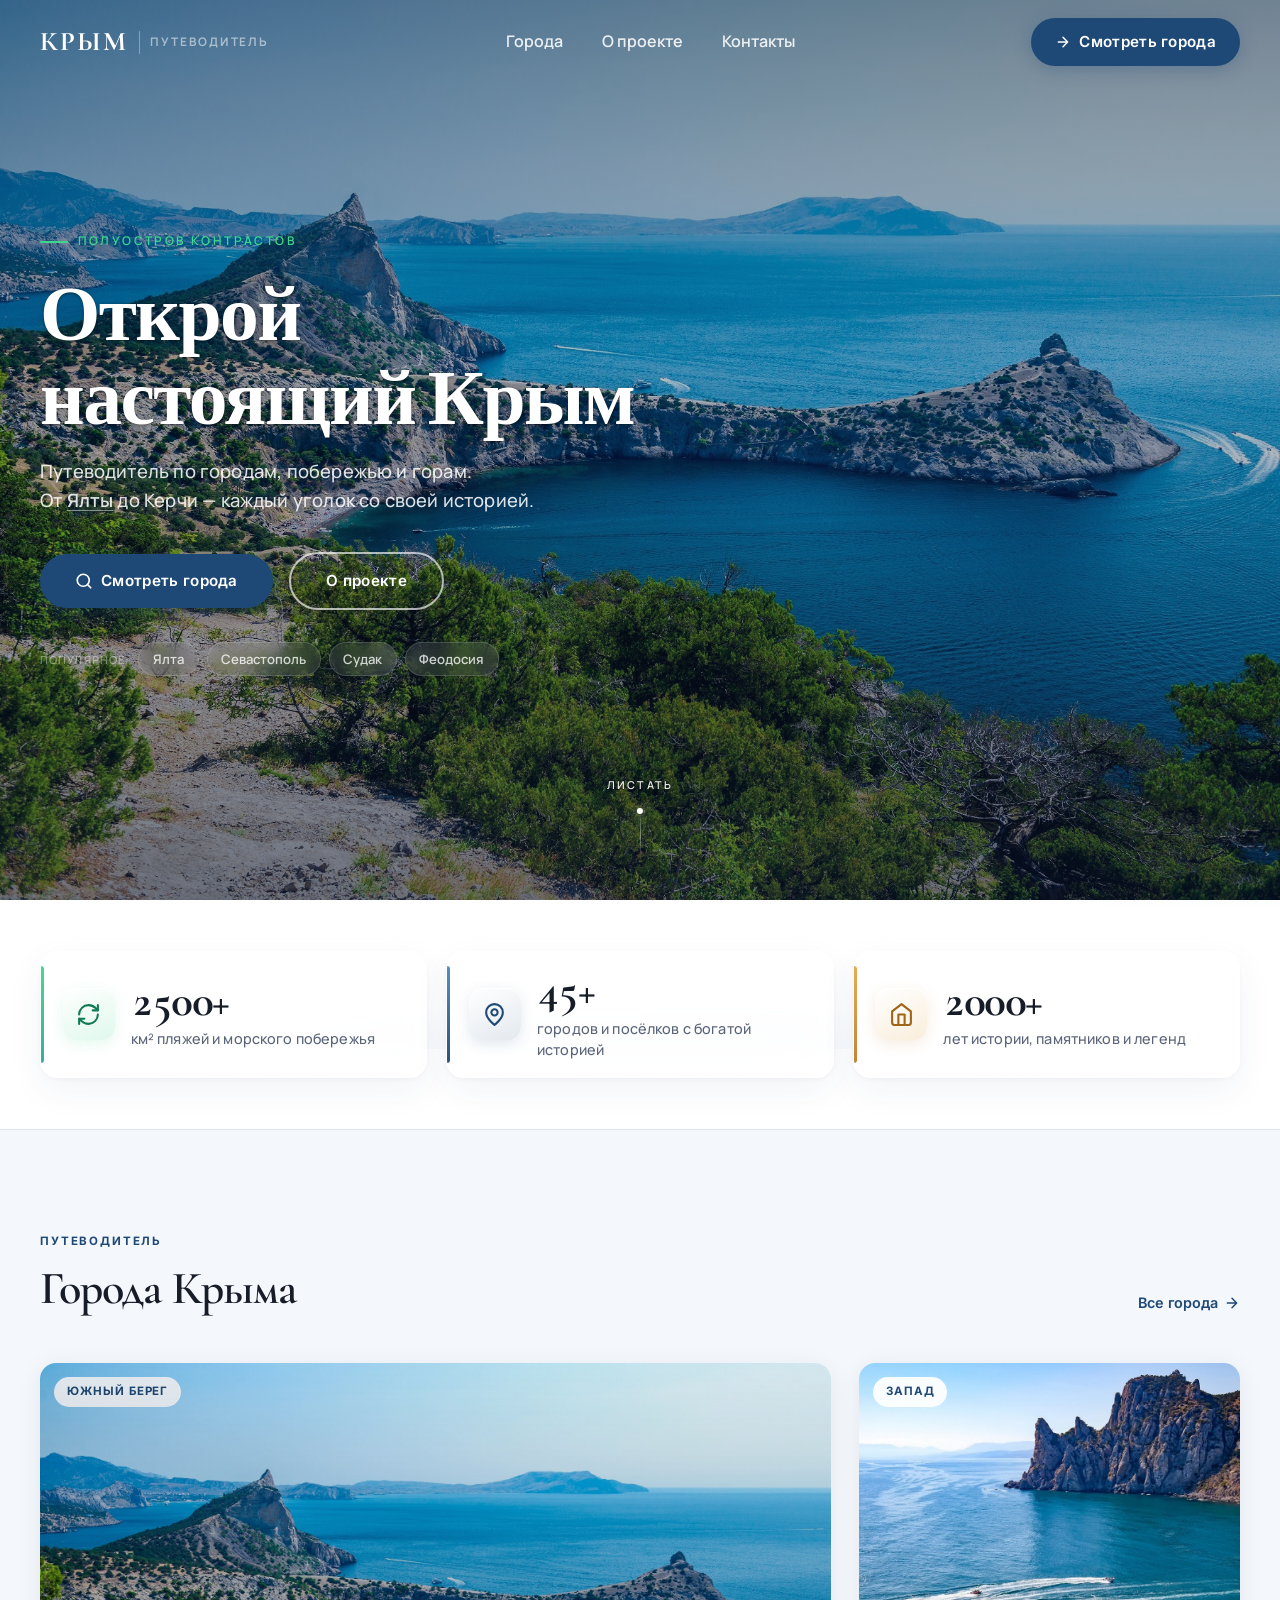
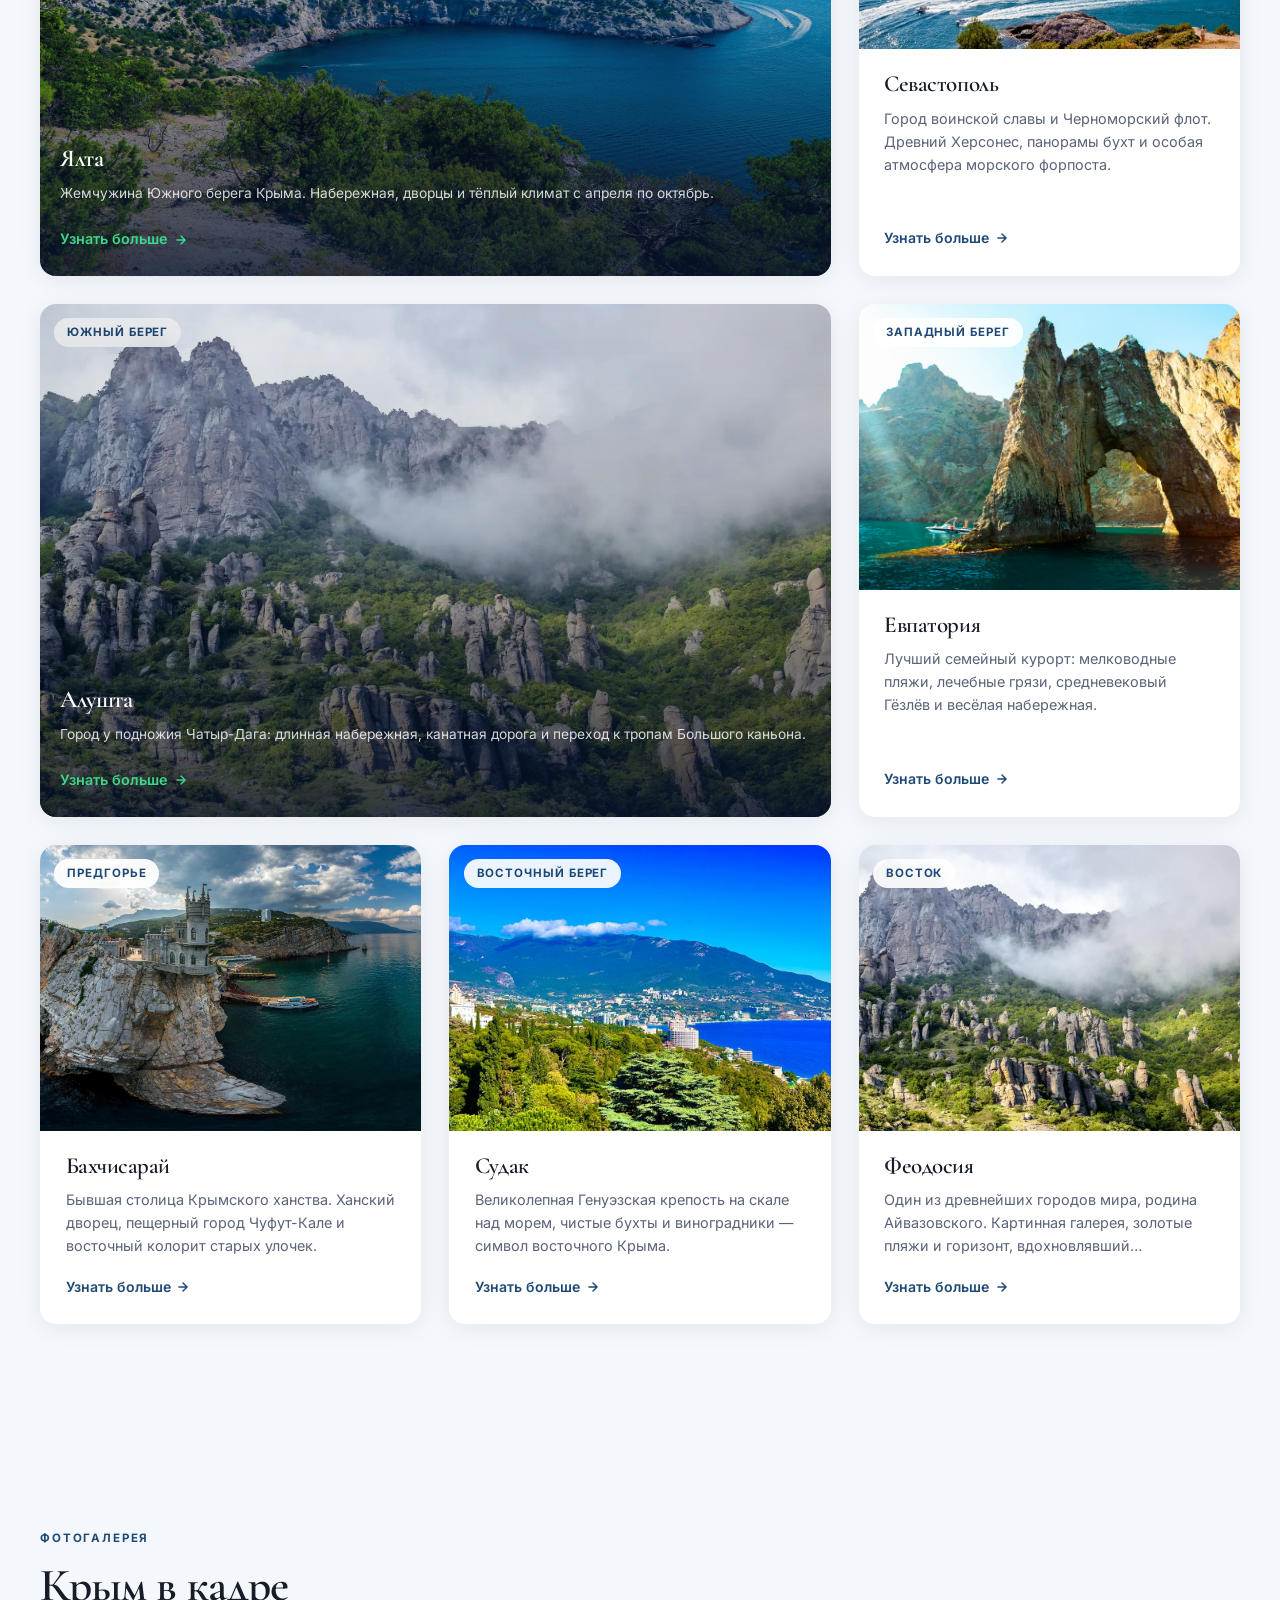
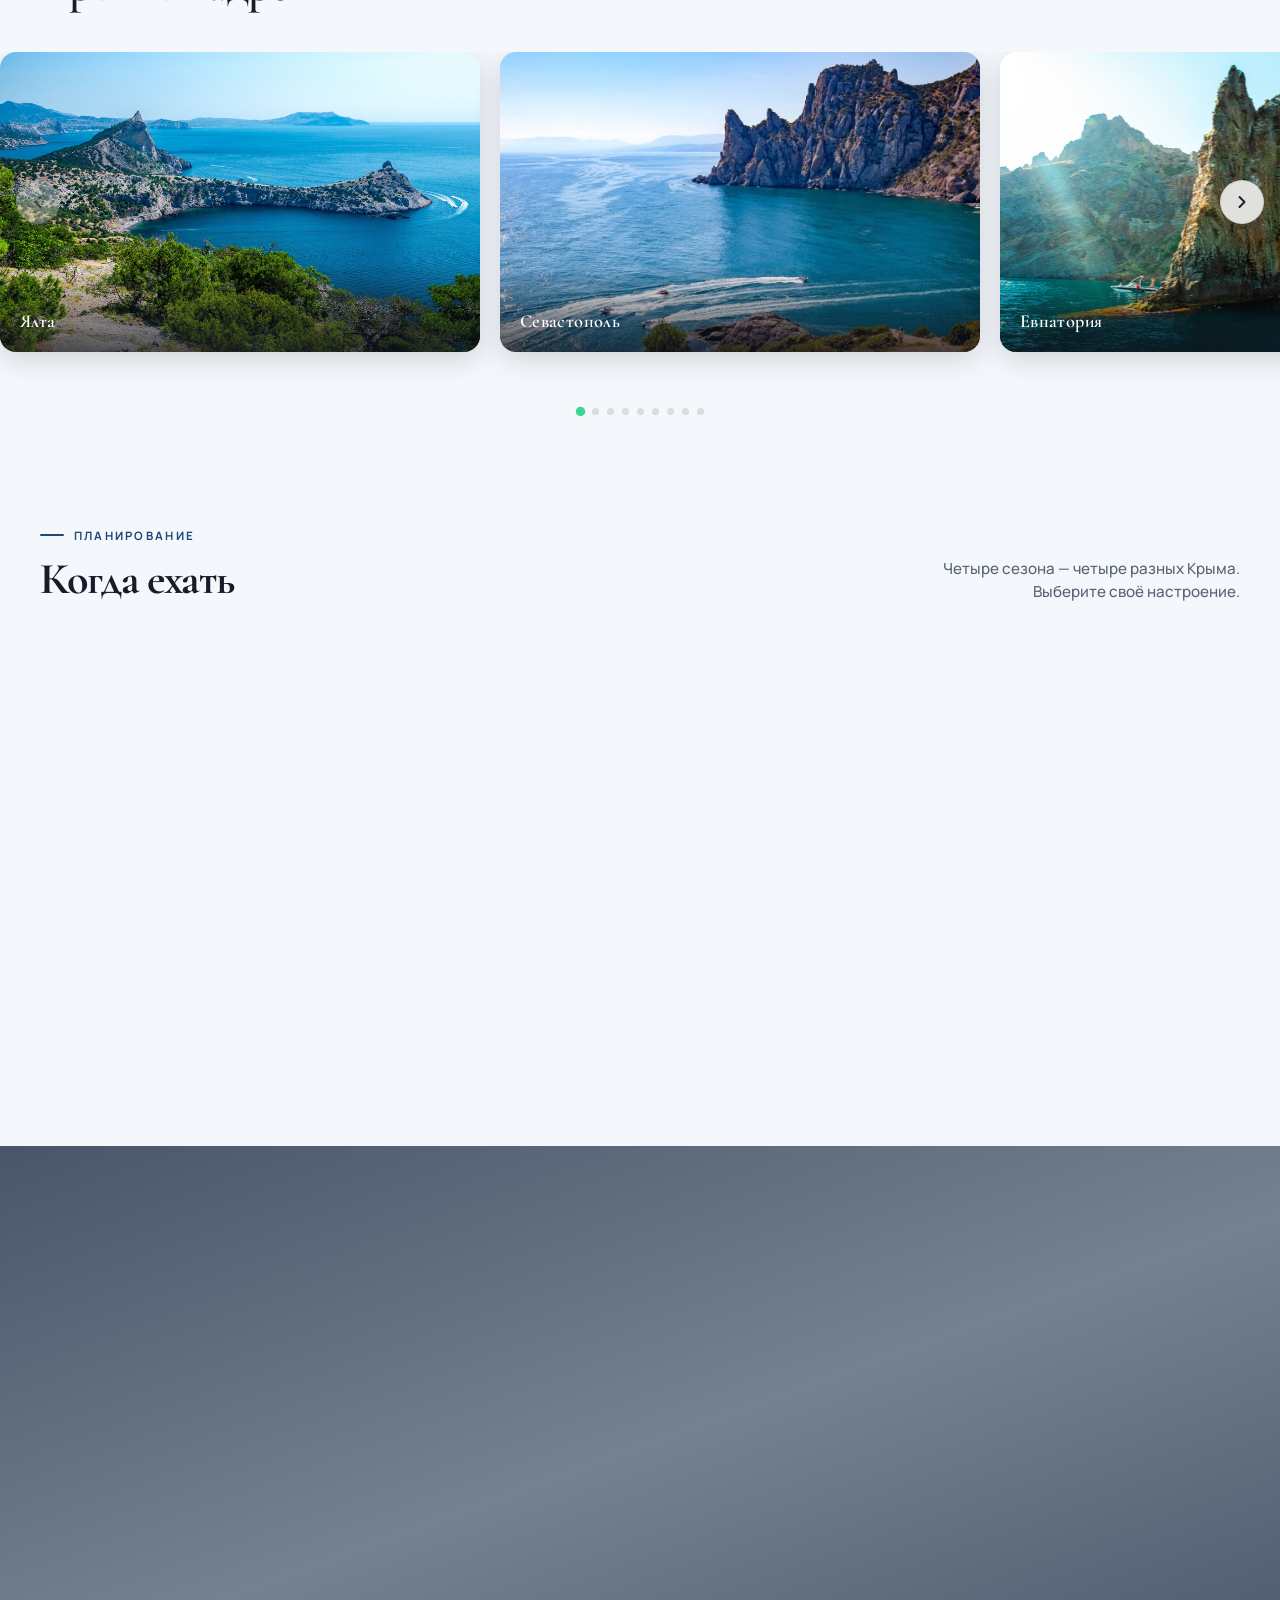
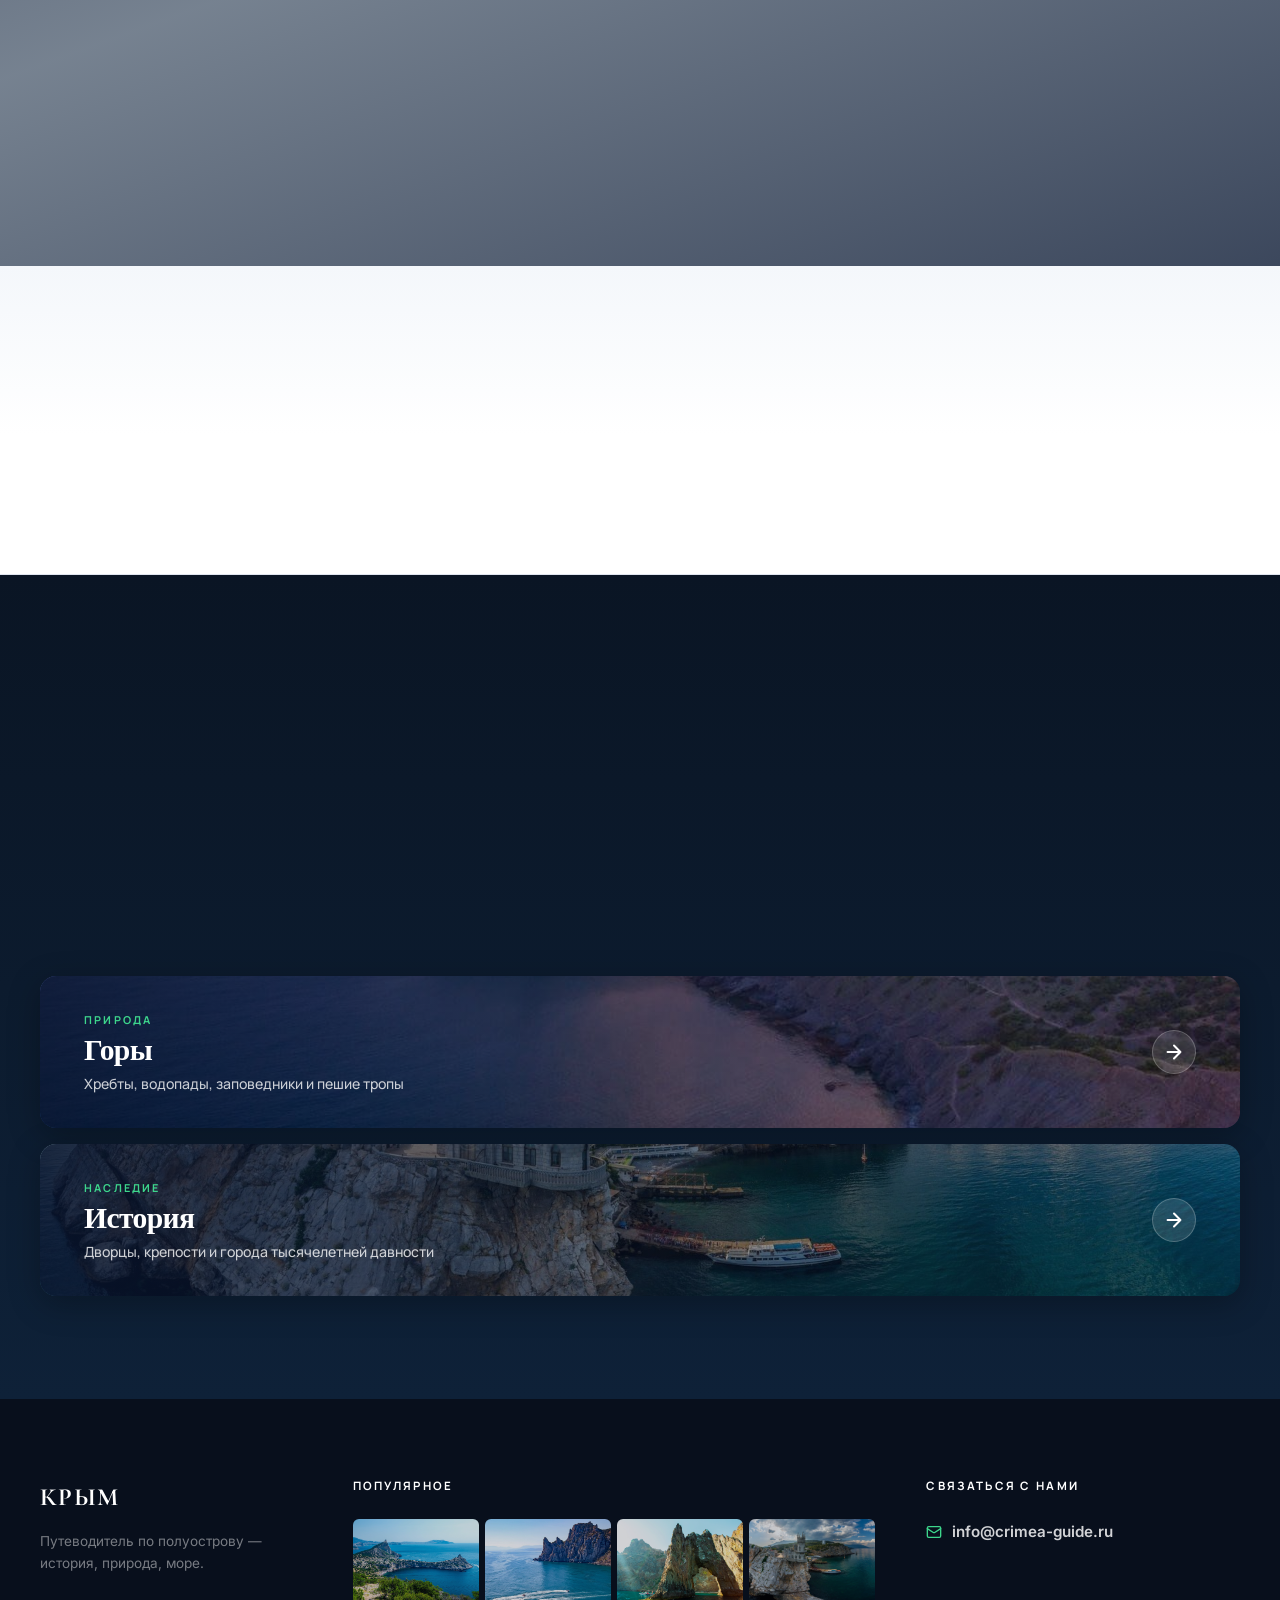
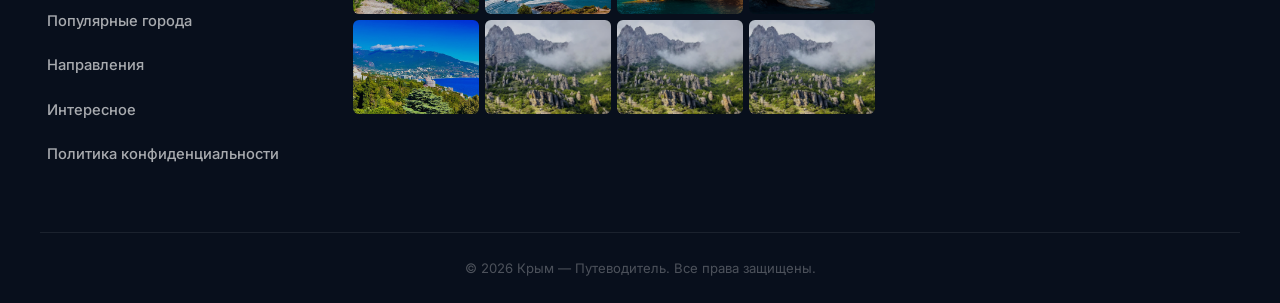
==== commit a8dc4785: "добавил хлебные крошки" ====
--- a/index.html
+++ b/index.html
@@ -5,6 +5,37 @@
   <meta name="viewport" content="width=device-width, initial-scale=1.0" />
   <meta name="description" content="Путеводитель по городам Крыма — история, природа, море. Откройте Ялту, Севастополь, Евпаторию и другие жемчужины полуострова." />
   <title>Крым — Путеводитель по городам</title>
+
+  <script type="application/ld+json">
+  {
+    "@context": "https://schema.org",
+    "@graph": [
+      {
+        "@type": "TouristDestination",
+        "@id": "/#crimea",
+        "name": "Крым",
+        "alternateName": ["Crimea", "Крымский полуостров"],
+        "description": "Путеводитель по городам Крыма — история, природа, море. Откройте Ялту, Севастополь, Евпаторию и другие жемчужины полуострова.",
+        "geo": {
+          "@type": "GeoCoordinates",
+          "latitude": "45.03",
+          "longitude": "34.10"
+        }
+      },
+      {
+        "@type": "BreadcrumbList",
+        "itemListElement": [
+          {
+            "@type": "ListItem",
+            "position": 1,
+            "name": "Главная",
+            "item": "/"
+          }
+        ]
+      }
+    ]
+  }
+  </script>
 
   <!-- Google Fonts -->
   <link rel="preconnect" href="https://fonts.googleapis.com" />
@@ -90,7 +121,7 @@
         poster="assets/img/cities/1.jpg"
         aria-hidden="true"
       >
-        <source src="assets/video/hero.MP4" type="video/mp4" />
+        <source src="assets/video/hero.mp4" type="video/mp4" />
       </video>
 
       <div class="hero__overlay" aria-hidden="true"></div>
@@ -105,7 +136,7 @@
 
           <p class="hero__subtitle">
             Путеводитель по городам, побережью и горам.<br />
-            От <a href="gorod/yalta.html">Ялты</a> до Керчи — каждый уголок со своей историей.
+            От <a href="/gorod/yalta.html">Ялты</a> до Керчи — каждый уголок со своей историей.
           </p>
 
           <div class="hero__actions">
@@ -119,10 +150,10 @@
           <div class="hero__search">
             <div class="hero__search-chips" aria-label="Популярные города">
               <span class="hero__chips-hint">Популярное:</span>
-              <a class="hero__chip" href="gorod/yalta.html">Ялта</a>
-              <a class="hero__chip" href="/gorod/sevastopol/">Севастополь</a>
-              <a class="hero__chip" href="/gorod/sudak/">Судак</a>
-              <a class="hero__chip" href="/gorod/feodosiya/">Феодосия</a>
+              <a class="hero__chip" href="/gorod/yalta.html">Ялта</a>
+              <a class="hero__chip" href="/gorod/sevastopol.html">Севастополь</a>
+              <a class="hero__chip" href="/gorod/">Судак</a>
+              <a class="hero__chip" href="/gorod/">Феодосия</a>
             </div>
           </div>
         </div>
@@ -207,7 +238,7 @@
 
           <!-- Ялта + Алушта: две карточки вместо одной высокой (та же ячейка сетки 2×2) -->
           <div class="cities__featured-split fade-up" data-delay="1">
-            <a href="gorod/yalta.html" class="city-card city-card--featured city-card--featured-split">
+            <a href="/gorod/yalta.html" class="city-card city-card--featured city-card--featured-split">
             <div class="city-card__img-wrap">
                 <img
                   class="city-card__img"
@@ -230,7 +261,7 @@
                 </div>
               </div>
           </a>
-            <a href="/gorod/alushta/" class="city-card city-card--featured city-card--featured-split">
+            <a href="/gorod/" class="city-card city-card--featured city-card--featured-split">
             <div class="city-card__img-wrap">
                 <img
                   class="city-card__img"
@@ -256,7 +287,7 @@
           </div>
 
           <!-- Карточка: Севастополь -->
-          <a href="/gorod/sevastopol/" class="city-card fade-up" data-delay="2">
+          <a href="/gorod/sevastopol.html" class="city-card fade-up" data-delay="2">
             <div class="city-card__img-wrap">
               <img
                 class="city-card__img"
@@ -281,7 +312,7 @@
           </a>
 
           <!-- Карточка: Евпатория -->
-          <a href="/gorod/evpatoriya/" class="city-card fade-up" data-delay="3">
+          <a href="/gorod/" class="city-card fade-up" data-delay="3">
             <div class="city-card__img-wrap">
               <img
                 class="city-card__img"
@@ -306,7 +337,7 @@
           </a>
 
           <!-- Карточка: Бахчисарай -->
-          <a href="/gorod/bakhchisaray/" class="city-card fade-up" data-delay="4">
+          <a href="/gorod/bakhchisaray.html" class="city-card fade-up" data-delay="4">
             <div class="city-card__img-wrap">
               <img
                 class="city-card__img"
@@ -331,7 +362,7 @@
           </a>
 
           <!-- Карточка: Судак -->
-          <a href="/gorod/sudak/" class="city-card fade-up" data-delay="5">
+          <a href="/gorod/" class="city-card fade-up" data-delay="5">
             <div class="city-card__img-wrap">
               <img
                 class="city-card__img"
@@ -356,7 +387,7 @@
           </a>
 
           <!-- Карточка: Феодосия -->
-          <a href="/gorod/feodosiya/" class="city-card fade-up" data-delay="6">
+          <a href="/gorod/" class="city-card fade-up" data-delay="6">
             <div class="city-card__img-wrap">
               <img
                 class="city-card__img"
@@ -381,6 +412,78 @@
           </a>
 
         </div>
+      </div>
+    </section>
+
+    <!-- =====================================================
+         GALLERY — Крым в кадре
+         ===================================================== -->
+    <section class="gallery" id="gallery" aria-label="Фотогалерея Крыма">
+      <div class="container">
+        <div class="section-header">
+          <div>
+            <span class="eyebrow">Фотогалерея</span>
+            <h2>Крым в кадре</h2>
+          </div>
+        </div>
+      </div>
+
+      <div class="gallery__track-wrap">
+        <div class="gallery__track" id="galleryTrack">
+
+          <figure class="gallery__item">
+            <img src="assets/img/cities/1.jpg" alt="Набережная Ялты — южный берег Крыма" loading="lazy" width="540" height="380" />
+            <figcaption class="gallery__caption"><a href="/gorod/yalta.html">Ялта</a></figcaption>
+          </figure>
+
+          <figure class="gallery__item">
+            <img src="assets/img/cities/2.jpg" alt="Панорама бухты Севастополя" loading="lazy" width="540" height="380" />
+            <figcaption class="gallery__caption"><a href="/gorod/sevastopol.html">Севастополь</a></figcaption>
+          </figure>
+
+          <figure class="gallery__item">
+            <img src="assets/img/cities/3.jpg" alt="Пляжи Евпатории" loading="lazy" width="540" height="380" />
+            <figcaption class="gallery__caption"><a href="/gorod/">Евпатория</a></figcaption>
+          </figure>
+
+          <figure class="gallery__item">
+            <img src="assets/img/cities/4.jpg" alt="Ханский дворец Бахчисарая" loading="lazy" width="540" height="380" />
+            <figcaption class="gallery__caption"><a href="/gorod/bakhchisaray.html">Бахчисарай</a></figcaption>
+          </figure>
+
+          <figure class="gallery__item">
+            <img src="assets/img/cities/5.jpg" alt="Генуэзская крепость в Судаке" loading="lazy" width="540" height="380" />
+            <figcaption class="gallery__caption"><a href="/gorod/">Судак</a></figcaption>
+          </figure>
+
+          <figure class="gallery__item">
+            <img src="assets/img/cities/6.webp" alt="Набережная Феодосии" loading="lazy" width="540" height="380" />
+            <figcaption class="gallery__caption"><a href="/gorod/">Феодосия</a></figcaption>
+          </figure>
+
+          <figure class="gallery__item">
+            <img src="assets/img/cities/7.webp" alt="Алушта — курорт у подножия гор" loading="lazy" width="540" height="380" />
+            <figcaption class="gallery__caption"><a href="/gorod/">Алушта</a></figcaption>
+          </figure>
+
+          <figure class="gallery__item">
+            <img src="assets/img/cities/img9.webp" alt="Горный пейзаж Крыма" loading="lazy" width="540" height="380" />
+            <figcaption class="gallery__caption"><a href="/gorod/">Горный Крым</a></figcaption>
+          </figure>
+
+          <figure class="gallery__item">
+            <img src="assets/img/cities/10.jfif" alt="Пейзажи Крымского полуострова" loading="lazy" width="540" height="380" />
+            <figcaption class="gallery__caption"><a href="/gorod/">Керчь</a></figcaption>
+          </figure>
+
+        </div>
+
+        <button class="gallery__btn gallery__btn--prev" id="galleryPrev" type="button" aria-label="Предыдущие фото">
+          <svg width="20" height="20" viewBox="0 0 24 24" fill="none" stroke="currentColor" stroke-width="2.4" stroke-linecap="round" stroke-linejoin="round" aria-hidden="true"><path d="M15 18l-6-6 6-6"/></svg>
+        </button>
+        <button class="gallery__btn gallery__btn--next" id="galleryNext" type="button" aria-label="Следующие фото">
+          <svg width="20" height="20" viewBox="0 0 24 24" fill="none" stroke="currentColor" stroke-width="2.4" stroke-linecap="round" stroke-linejoin="round" aria-hidden="true"><path d="M9 18l6-6-6-6"/></svg>
+        </button>
       </div>
     </section>
 
@@ -569,7 +672,7 @@
 
         <div class="why__routes">
 
-          <a href="/gorod/yalta/" class="why-route why-route--coast fade-up" data-delay="1">
+          <a href="/gorod/yalta.html" class="why-route why-route--coast fade-up" data-delay="1">
             <span class="why-route__bg" aria-hidden="true"></span>
             <span class="why-route__overlay" aria-hidden="true"></span>
             <span class="why-route__inner">
@@ -645,22 +748,22 @@
         <div class="footer__col footer__col--popular">
           <p class="footer__col-title">Популярное</p>
           <div class="footer__photo-grid">
-            <a href="gorod/yalta.html" class="footer__photo-item" aria-label="Ялта">
+            <a href="/gorod/yalta.html" class="footer__photo-item" aria-label="Ялта">
               <img src="assets/img/cities/1.jpg" alt="Ялта" loading="lazy" width="120" height="90" />
             </a>
-            <a href="/gorod/sevastopol/" class="footer__photo-item" aria-label="Севастополь">
+            <a href="/gorod/sevastopol.html" class="footer__photo-item" aria-label="Севастополь">
               <img src="assets/img/cities/2.jpg" alt="Севастополь" loading="lazy" width="120" height="90" />
             </a>
-            <a href="/gorod/evpatoriya/" class="footer__photo-item" aria-label="Евпатория">
+            <a href="/gorod/" class="footer__photo-item" aria-label="Евпатория">
               <img src="assets/img/cities/3.jpg" alt="Евпатория" loading="lazy" width="120" height="90" />
             </a>
-            <a href="/gorod/bakhchisaray/" class="footer__photo-item" aria-label="Бахчисарай">
+            <a href="/gorod/bakhchisaray.html" class="footer__photo-item" aria-label="Бахчисарай">
               <img src="assets/img/cities/4.jpg" alt="Бахчисарай" loading="lazy" width="120" height="90" />
             </a>
-            <a href="/gorod/sudak/" class="footer__photo-item" aria-label="Судак">
+            <a href="/gorod/" class="footer__photo-item" aria-label="Судак">
               <img src="assets/img/cities/5.jpg" alt="Судак" loading="lazy" width="120" height="90" />
             </a>
-            <a href="/gorod/feodosiya/" class="footer__photo-item" aria-label="Феодосия">
+            <a href="/gorod/" class="footer__photo-item" aria-label="Феодосия">
               <img src="assets/img/cities/6.webp" alt="Феодосия" loading="lazy" width="120" height="90" />
             </a>
             <a href="/gorod/" class="footer__photo-item" aria-label="Горный Крым">
--- a/assets/css/main.css
+++ b/assets/css/main.css
@@ -173,3 +173,58 @@
 .fade-up[data-delay="4"] { transition-delay: .4s; }
 .fade-up[data-delay="5"] { transition-delay: .5s; }
 .fade-up[data-delay="6"] { transition-delay: .6s; }
+
+/* ============================================================
+   BREADCRUMBS
+   ============================================================ */
+.breadcrumbs {
+  margin-bottom: 0.75rem;
+  font-family: var(--font-hero-sans);
+  font-size: 0.78rem;
+  font-weight: 600;
+  letter-spacing: 0.04em;
+  line-height: 1.45;
+}
+
+.breadcrumbs__list {
+  display: flex;
+  flex-wrap: wrap;
+  align-items: center;
+  list-style: none;
+  margin: 0;
+  padding: 0;
+}
+
+.breadcrumbs__item {
+  display: inline-flex;
+  align-items: center;
+}
+
+.breadcrumbs__item + .breadcrumbs__item::before {
+  content: "/";
+  margin: 0 0.5rem;
+  color: rgba(255, 255, 255, 0.45);
+  font-weight: 500;
+  pointer-events: none;
+}
+
+.breadcrumbs--on-dark .breadcrumbs__link {
+  color: rgba(255, 255, 255, 0.88);
+  text-decoration: none;
+  transition: color var(--t-fast), opacity var(--t-fast);
+  text-shadow: 0 1px 2px rgba(0, 0, 0, 0.35);
+}
+
+.breadcrumbs--on-dark .breadcrumbs__link:hover {
+  color: var(--c-white);
+}
+
+.breadcrumbs--on-dark .breadcrumbs__text {
+  color: rgba(255, 255, 255, 0.58);
+  font-weight: 600;
+  text-shadow: 0 1px 2px rgba(0, 0, 0, 0.35);
+}
+
+.breadcrumbs--center .breadcrumbs__list {
+  justify-content: center;
+}
--- a/assets/css/home.css
+++ b/assets/css/home.css
@@ -1927,3 +1927,152 @@
   }
 }
 
+/* ============================================================
+   GALLERY — горизонтальный scroll-snap (главная)
+   ============================================================ */
+.gallery {
+  padding: var(--section-py) 0 0;
+  overflow: hidden;
+}
+
+.gallery .section-header {
+  margin-bottom: 2.5rem;
+}
+
+.gallery__track-wrap {
+  position: relative;
+}
+
+.gallery__track {
+  display: flex;
+  gap: 1.25rem;
+  overflow-x: scroll;
+  scroll-snap-type: x mandatory;
+  scroll-behavior: smooth;
+  -webkit-overflow-scrolling: touch;
+  padding: 0 max(1.5rem, calc((100vw - var(--container-max, 1200px)) / 2));
+  padding-bottom: 2.5rem;
+  scrollbar-width: none;
+}
+.gallery__track::-webkit-scrollbar { display: none; }
+
+.gallery__item {
+  flex: 0 0 clamp(280px, 42vw, 480px);
+  scroll-snap-align: start;
+  border-radius: 1rem;
+  overflow: hidden;
+  position: relative;
+  margin: 0;
+  box-shadow: 0 8px 28px rgba(0,0,0,.14);
+  transition: transform .3s ease, box-shadow .3s ease;
+}
+.gallery__item:hover {
+  transform: translateY(-4px);
+  box-shadow: 0 14px 40px rgba(0,0,0,.22);
+}
+
+.gallery__item img {
+  display: block;
+  width: 100%;
+  height: 300px;
+  object-fit: cover;
+  transition: transform .5s ease;
+}
+.gallery__item:hover img {
+  transform: scale(1.04);
+}
+
+.gallery__caption {
+  position: absolute;
+  inset: auto 0 0;
+  padding: 2.5rem 1.25rem .9rem;
+  background: linear-gradient(to top, rgba(15,20,30,.72) 0%, transparent 100%);
+  color: #fff;
+  font-family: var(--font-display);
+  font-size: 1.15rem;
+  font-weight: 600;
+  letter-spacing: .02em;
+}
+
+.gallery__caption a {
+  color: inherit;
+  text-decoration: none;
+}
+
+.gallery__caption a:hover {
+  text-decoration: underline;
+  text-underline-offset: 0.15em;
+}
+
+.gallery__btn {
+  position: absolute;
+  top: 50%;
+  transform: translateY(calc(-50% - 1.25rem));
+  z-index: 2;
+  display: flex;
+  align-items: center;
+  justify-content: center;
+  width: 2.75rem;
+  height: 2.75rem;
+  border-radius: 50%;
+  background: rgba(255,255,255,.92);
+  backdrop-filter: blur(8px);
+  -webkit-backdrop-filter: blur(8px);
+  border: 1.5px solid rgba(0,0,0,.08);
+  color: var(--c-text);
+  box-shadow: 0 4px 16px rgba(0,0,0,.14);
+  cursor: pointer;
+  transition: background var(--t-fast), transform var(--t-fast), opacity var(--t-fast);
+  opacity: .9;
+}
+.gallery__btn:hover {
+  background: #fff;
+  opacity: 1;
+  transform: translateY(calc(-50% - 1.25rem)) scale(1.07);
+}
+.gallery__btn:active {
+  transform: translateY(calc(-50% - 1.25rem)) scale(.96);
+}
+.gallery__btn--prev { left: 1rem; }
+.gallery__btn--next { right: 1rem; }
+
+.gallery__btn[disabled] {
+  opacity: .3;
+  pointer-events: none;
+}
+
+.gallery__dots {
+  display: flex;
+  justify-content: center;
+  gap: .5rem;
+  padding: 1rem 0 var(--section-py);
+}
+.gallery__dot {
+  width: 7px;
+  height: 7px;
+  border-radius: 50%;
+  background: var(--c-text-muted, #aaa);
+  opacity: .35;
+  transition: opacity .25s, transform .25s;
+  cursor: pointer;
+  border: none;
+  padding: 0;
+}
+.gallery__dot.is-active {
+  opacity: 1;
+  transform: scale(1.35);
+  background: var(--c-accent, #2a5caa);
+}
+
+@media (max-width: 767px) {
+  .gallery__item {
+    flex: 0 0 clamp(240px, 78vw, 320px);
+  }
+  .gallery__item img {
+    height: 220px;
+  }
+  .gallery__btn {
+    display: none;
+  }
+}
+
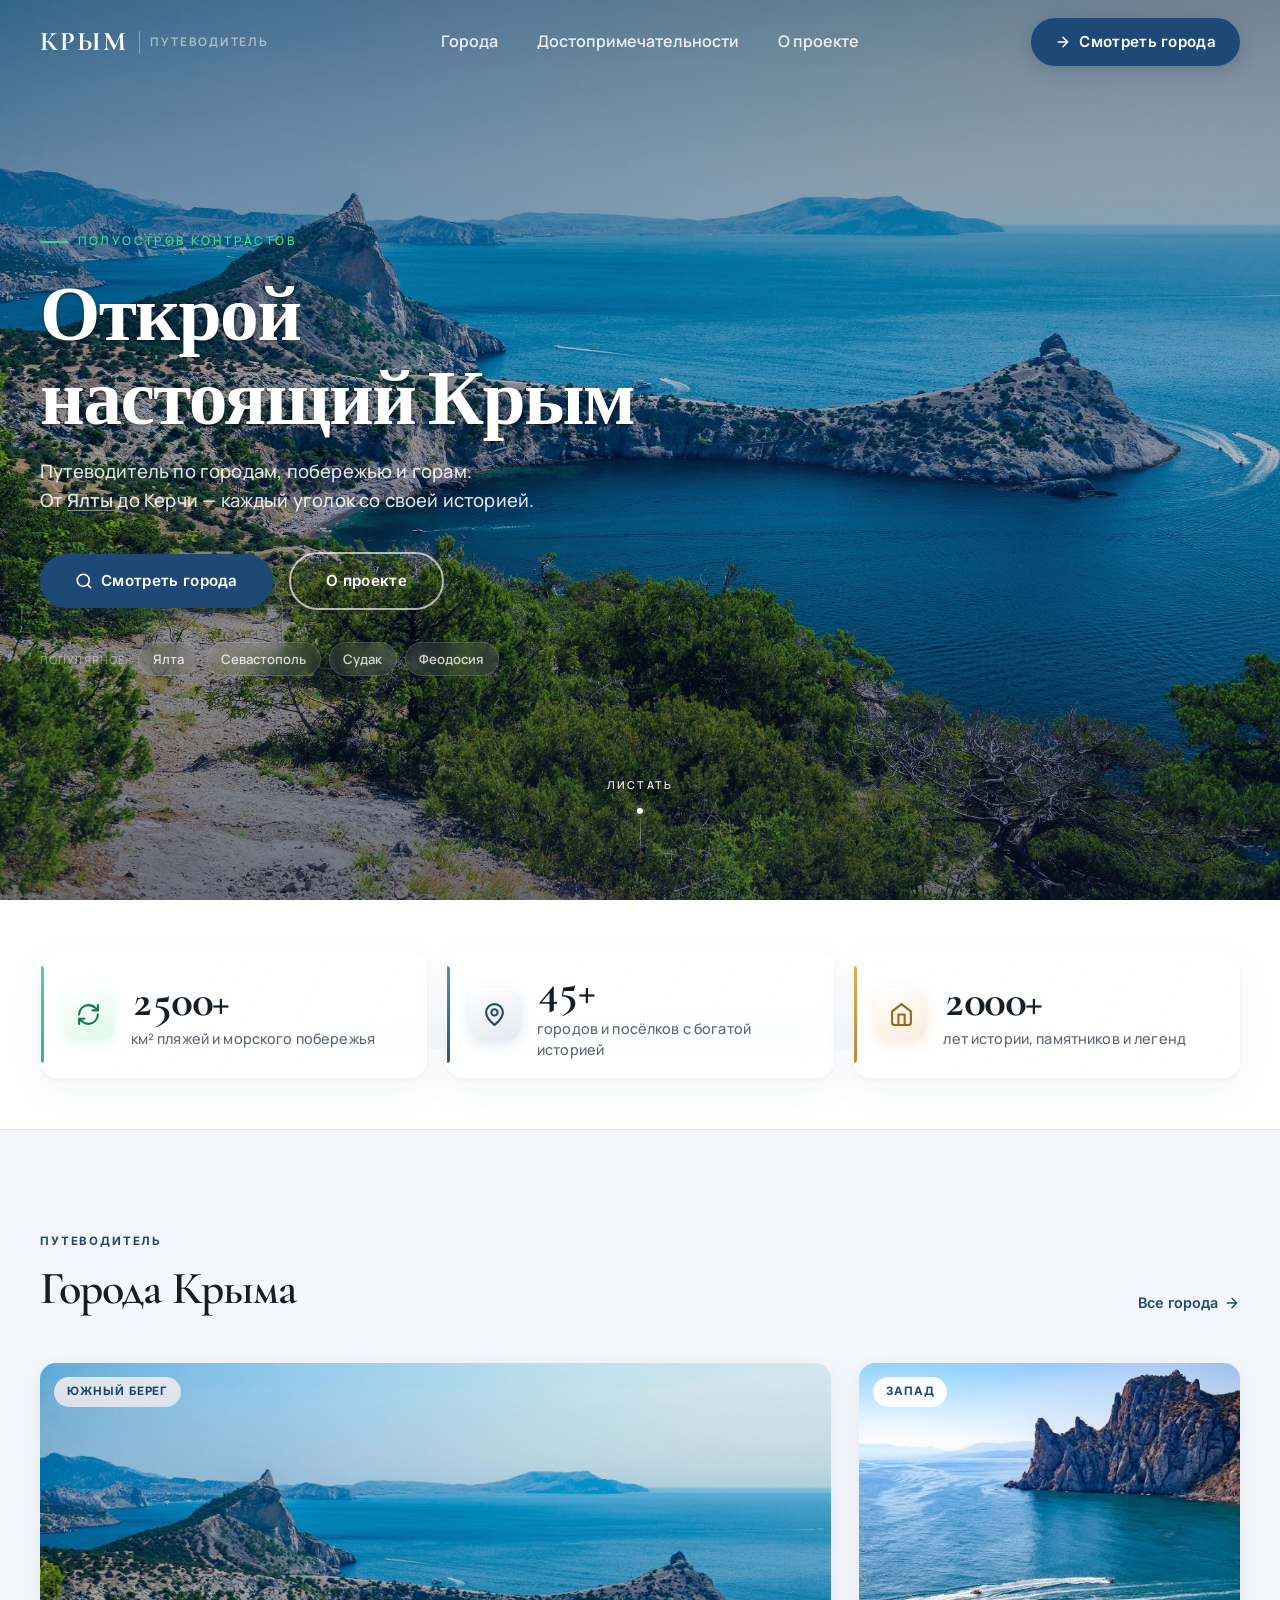
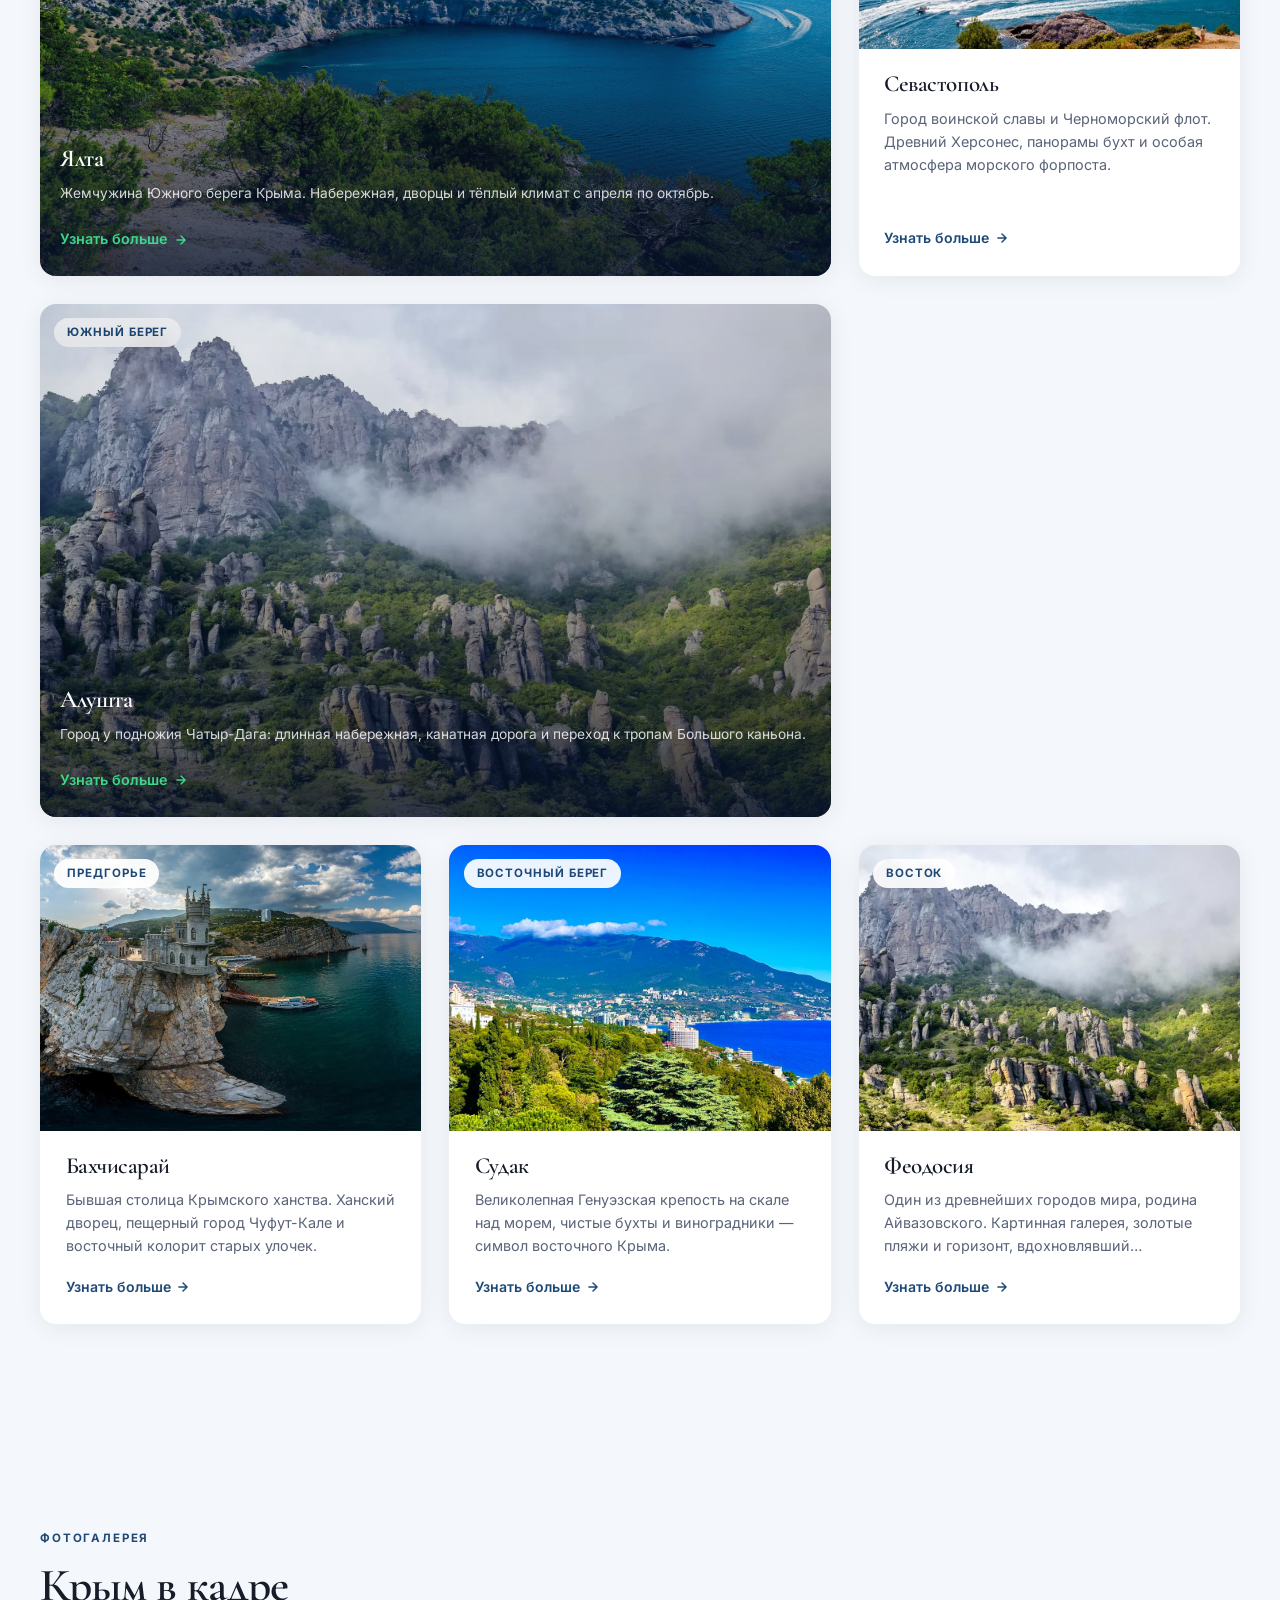
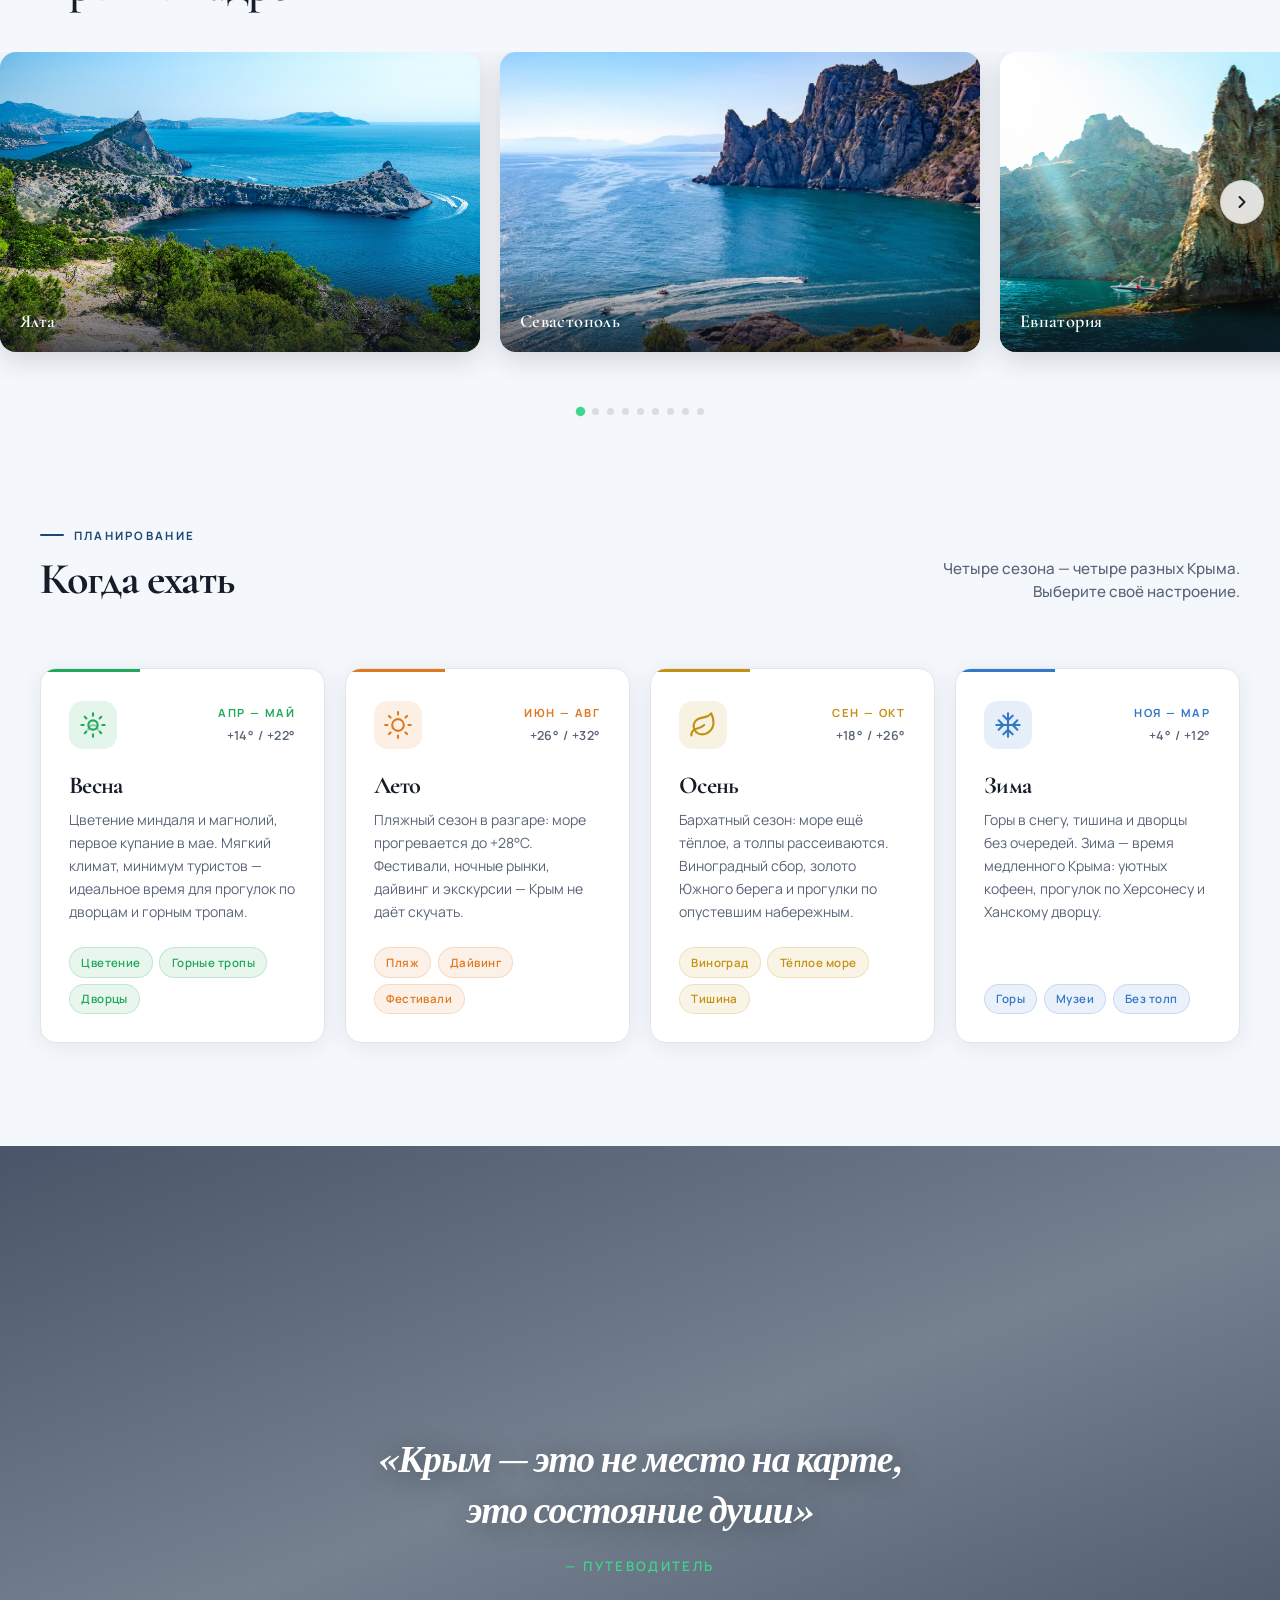
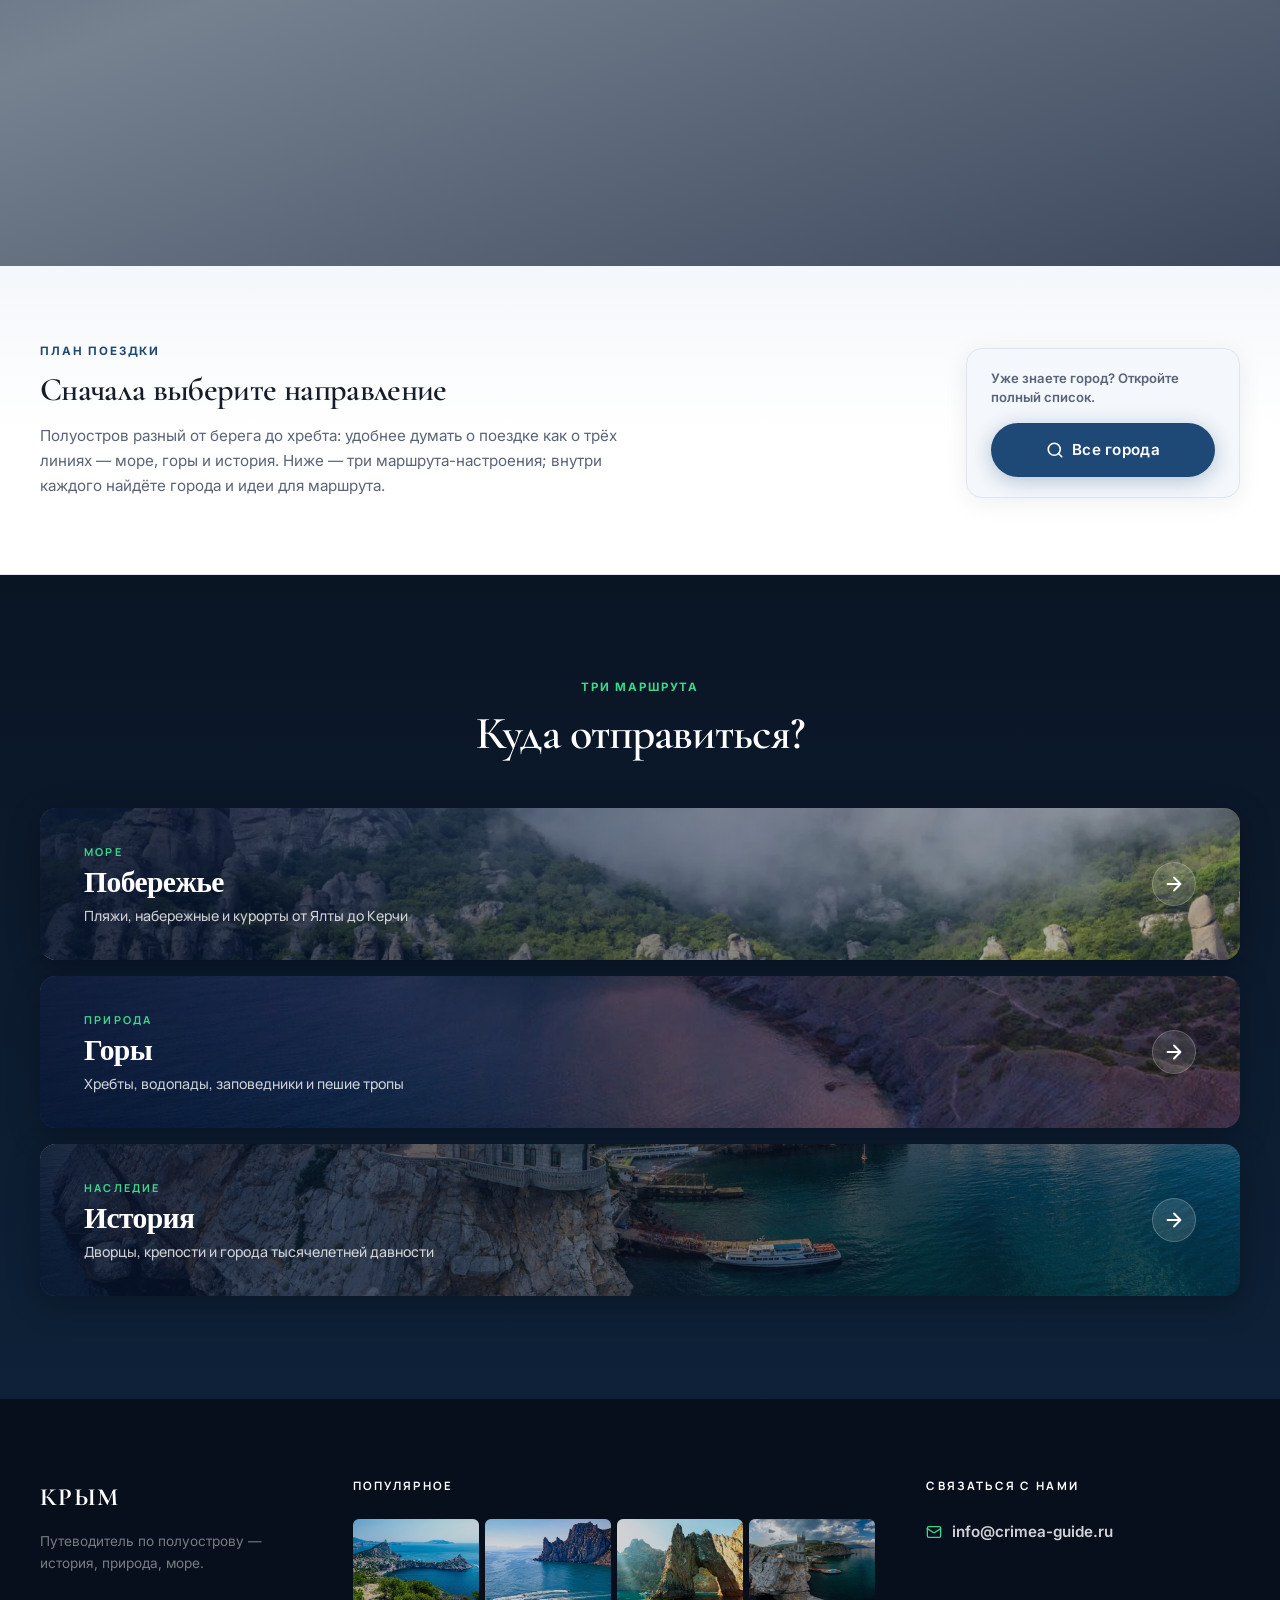
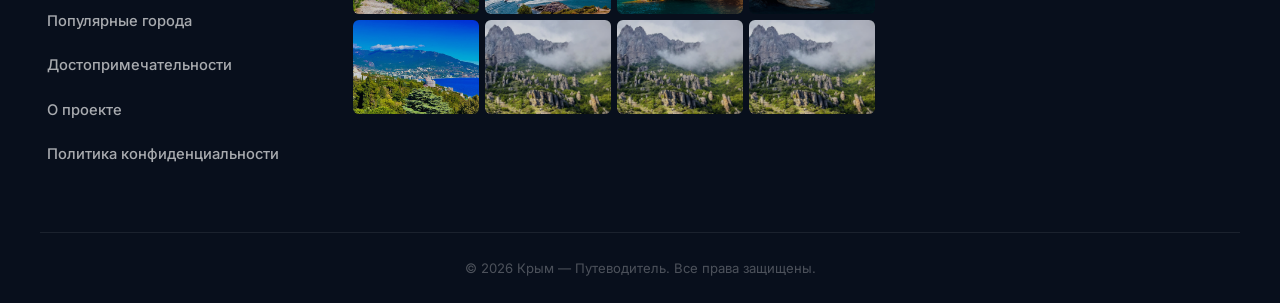
==== commit 3bf4deec: "Добавлены мета-теги Open Graph и Twitter для улучшения SEO и социальных сетей. Обновлены ссылки на с" ====
--- a/index.html
+++ b/index.html
@@ -5,6 +5,19 @@
   <meta name="viewport" content="width=device-width, initial-scale=1.0" />
   <meta name="description" content="Путеводитель по городам Крыма — история, природа, море. Откройте Ялту, Севастополь, Евпаторию и другие жемчужины полуострова." />
   <title>Крым — Путеводитель по городам</title>
+
+  <meta property="og:type" content="website" />
+  <meta property="og:site_name" content="Крым — Путеводитель" />
+  <meta property="og:locale" content="ru_RU" />
+  <meta property="og:title" content="Крым — Путеводитель по городам" />
+  <meta property="og:description" content="Путеводитель по городам Крыма — история, природа, море. Откройте Ялту, Севастополь, Евпаторию и другие жемчужины полуострова." />
+  <meta property="og:url" content="/" />
+  <link rel="canonical" href="/" />
+  <meta property="og:image" content="/assets/img/cities/1.jpg" />
+  <meta name="twitter:card" content="summary_large_image" />
+  <meta name="twitter:title" content="Крым — Путеводитель по городам" />
+  <meta name="twitter:description" content="Путеводитель по городам Крыма — история, природа, море. Откройте Ялту, Севастополь, Евпаторию и другие жемчужины полуострова." />
+  <meta name="twitter:image" content="/assets/img/cities/1.jpg" />
 
   <script type="application/ld+json">
   {
@@ -68,8 +81,8 @@
 
         <ul class="nav__menu" role="list">
           <li><a href="/gorod/" class="nav__link">Города</a></li>
-          <li><a href="/o-proekte/" class="nav__link">О проекте</a></li>
-          <li><a href="/kontakty/" class="nav__link">Контакты</a></li>
+          <li><a href="/dostoprimechatelnosti/" class="nav__link">Достопримечательности</a></li>
+          <li><a href="/template-about.html" class="nav__link">О проекте</a></li>
         </ul>
 
         <a href="/gorod/" class="btn btn-primary nav__cta">
@@ -97,8 +110,8 @@
         </div>
         <nav class="nav__drawer-nav" aria-label="Разделы">
           <a href="/gorod/" class="nav__drawer-link">Города</a>
-          <a href="/o-proekte/" class="nav__drawer-link">О проекте</a>
-          <a href="/kontakty/" class="nav__drawer-link">Контакты</a>
+          <a href="/dostoprimechatelnosti/" class="nav__drawer-link">Достопримечательности</a>
+          <a href="/template-about.html" class="nav__drawer-link">О проекте</a>
         </nav>
         <a href="/gorod/" class="btn btn-primary nav__drawer-cta">Смотреть города</a>
       </div>
@@ -144,7 +157,7 @@
               <svg width="18" height="18" viewBox="0 0 24 24" fill="none" stroke="currentColor" stroke-width="2.2" stroke-linecap="round" stroke-linejoin="round" aria-hidden="true"><circle cx="11" cy="11" r="8"/><path d="m21 21-4.35-4.35"/></svg>
               Смотреть города
             </a>
-            <a href="/o-proekte/" class="btn btn-outline-white">О проекте</a>
+            <a href="/template-about.html" class="btn btn-outline-white">О проекте</a>
           </div>
 
           <div class="hero__search">
@@ -431,50 +444,50 @@
       <div class="gallery__track-wrap">
         <div class="gallery__track" id="galleryTrack">
 
-          <figure class="gallery__item">
+          <a href="/gorod/yalta.html" class="gallery__item">
             <img src="assets/img/cities/1.jpg" alt="Набережная Ялты — южный берег Крыма" loading="lazy" width="540" height="380" />
-            <figcaption class="gallery__caption"><a href="/gorod/yalta.html">Ялта</a></figcaption>
-          </figure>
-
-          <figure class="gallery__item">
+            <span class="gallery__caption">Ялта</span>
+          </a>
+
+          <a href="/gorod/sevastopol.html" class="gallery__item">
             <img src="assets/img/cities/2.jpg" alt="Панорама бухты Севастополя" loading="lazy" width="540" height="380" />
-            <figcaption class="gallery__caption"><a href="/gorod/sevastopol.html">Севастополь</a></figcaption>
-          </figure>
-
-          <figure class="gallery__item">
+            <span class="gallery__caption">Севастополь</span>
+          </a>
+
+          <a href="/gorod/evpatoriya/" class="gallery__item">
             <img src="assets/img/cities/3.jpg" alt="Пляжи Евпатории" loading="lazy" width="540" height="380" />
-            <figcaption class="gallery__caption"><a href="/gorod/">Евпатория</a></figcaption>
-          </figure>
-
-          <figure class="gallery__item">
+            <span class="gallery__caption">Евпатория</span>
+          </a>
+
+          <a href="/gorod/bakhchisaray/" class="gallery__item">
             <img src="assets/img/cities/4.jpg" alt="Ханский дворец Бахчисарая" loading="lazy" width="540" height="380" />
-            <figcaption class="gallery__caption"><a href="/gorod/bakhchisaray.html">Бахчисарай</a></figcaption>
-          </figure>
-
-          <figure class="gallery__item">
+            <span class="gallery__caption">Бахчисарай</span>
+          </a>
+
+          <a href="/gorod/sudak/" class="gallery__item">
             <img src="assets/img/cities/5.jpg" alt="Генуэзская крепость в Судаке" loading="lazy" width="540" height="380" />
-            <figcaption class="gallery__caption"><a href="/gorod/">Судак</a></figcaption>
-          </figure>
-
-          <figure class="gallery__item">
+            <span class="gallery__caption">Судак</span>
+          </a>
+
+          <a href="/gorod/feodosiya/" class="gallery__item">
             <img src="assets/img/cities/6.webp" alt="Набережная Феодосии" loading="lazy" width="540" height="380" />
-            <figcaption class="gallery__caption"><a href="/gorod/">Феодосия</a></figcaption>
-          </figure>
-
-          <figure class="gallery__item">
+            <span class="gallery__caption">Феодосия</span>
+          </a>
+
+          <a href="/gorod/alushta/" class="gallery__item">
             <img src="assets/img/cities/7.webp" alt="Алушта — курорт у подножия гор" loading="lazy" width="540" height="380" />
-            <figcaption class="gallery__caption"><a href="/gorod/">Алушта</a></figcaption>
-          </figure>
-
-          <figure class="gallery__item">
+            <span class="gallery__caption">Алушта</span>
+          </a>
+
+          <a href="/gorod/" class="gallery__item">
             <img src="assets/img/cities/img9.webp" alt="Горный пейзаж Крыма" loading="lazy" width="540" height="380" />
-            <figcaption class="gallery__caption"><a href="/gorod/">Горный Крым</a></figcaption>
-          </figure>
-
-          <figure class="gallery__item">
+            <span class="gallery__caption">Горный Крым</span>
+          </a>
+
+          <a href="/gorod/kerch/" class="gallery__item">
             <img src="assets/img/cities/10.jfif" alt="Пейзажи Крымского полуострова" loading="lazy" width="540" height="380" />
-            <figcaption class="gallery__caption"><a href="/gorod/">Керчь</a></figcaption>
-          </figure>
+            <span class="gallery__caption">Керчь</span>
+          </a>
 
         </div>
 
@@ -672,7 +685,7 @@
 
         <div class="why__routes">
 
-          <a href="/gorod/yalta.html" class="why-route why-route--coast fade-up" data-delay="1">
+          <a href="/gorod/?tag=пляж" class="why-route why-route--coast fade-up" data-delay="1">
             <span class="why-route__bg" aria-hidden="true"></span>
             <span class="why-route__overlay" aria-hidden="true"></span>
             <span class="why-route__inner">
@@ -687,7 +700,7 @@
             </span>
           </a>
 
-          <a href="/gorod/" class="why-route why-route--mountains fade-up" data-delay="2">
+          <a href="/gorod/?tag=горы" class="why-route why-route--mountains fade-up" data-delay="2">
             <span class="why-route__bg" aria-hidden="true"></span>
             <span class="why-route__overlay" aria-hidden="true"></span>
             <span class="why-route__inner">
@@ -702,7 +715,7 @@
             </span>
           </a>
 
-          <a href="/gorod/" class="why-route why-route--history fade-up" data-delay="3">
+          <a href="/gorod/?tag=история" class="why-route why-route--history fade-up" data-delay="3">
             <span class="why-route__bg" aria-hidden="true"></span>
             <span class="why-route__overlay" aria-hidden="true"></span>
             <span class="why-route__inner">
@@ -737,8 +750,8 @@
           <nav aria-label="Навигация в подвале">
             <ul class="footer__nav">
               <li><a href="/gorod/" class="footer__nav-link">Популярные города</a></li>
-              <li><a href="/gorod/" class="footer__nav-link">Направления</a></li>
-              <li><a href="/o-proekte/" class="footer__nav-link">Интересное</a></li>
+              <li><a href="/dostoprimechatelnosti/" class="footer__nav-link">Достопримечательности</a></li>
+              <li><a href="/template-about.html" class="footer__nav-link">О проекте</a></li>
               <li><a href="/politika/" class="footer__nav-link">Политика конфиденциальности</a></li>
             </ul>
           </nav>
--- a/assets/css/main.css
+++ b/assets/css/main.css
@@ -72,6 +72,8 @@
 h2 { font-size: clamp(1.9rem, 3.6vw, 2.9rem); }
 h3 { font-size: clamp(1.15rem, 1.8vw, 1.45rem); }
 
+
+
 /* ============================================================
    CONTAINER
    ============================================================ */
--- a/assets/css/home.css
+++ b/assets/css/home.css
@@ -1966,6 +1966,15 @@
   box-shadow: 0 8px 28px rgba(0,0,0,.14);
   transition: transform .3s ease, box-shadow .3s ease;
 }
+a.gallery__item {
+  display: block;
+  text-decoration: none;
+  color: inherit;
+}
+a.gallery__item:focus-visible {
+  outline: 2px solid var(--c-accent, #c9a227);
+  outline-offset: 3px;
+}
 .gallery__item:hover {
   transform: translateY(-4px);
   box-shadow: 0 14px 40px rgba(0,0,0,.22);
@@ -1994,15 +2003,6 @@
   letter-spacing: .02em;
 }
 
-.gallery__caption a {
-  color: inherit;
-  text-decoration: none;
-}
-
-.gallery__caption a:hover {
-  text-decoration: underline;
-  text-underline-offset: 0.15em;
-}
 
 .gallery__btn {
   position: absolute;
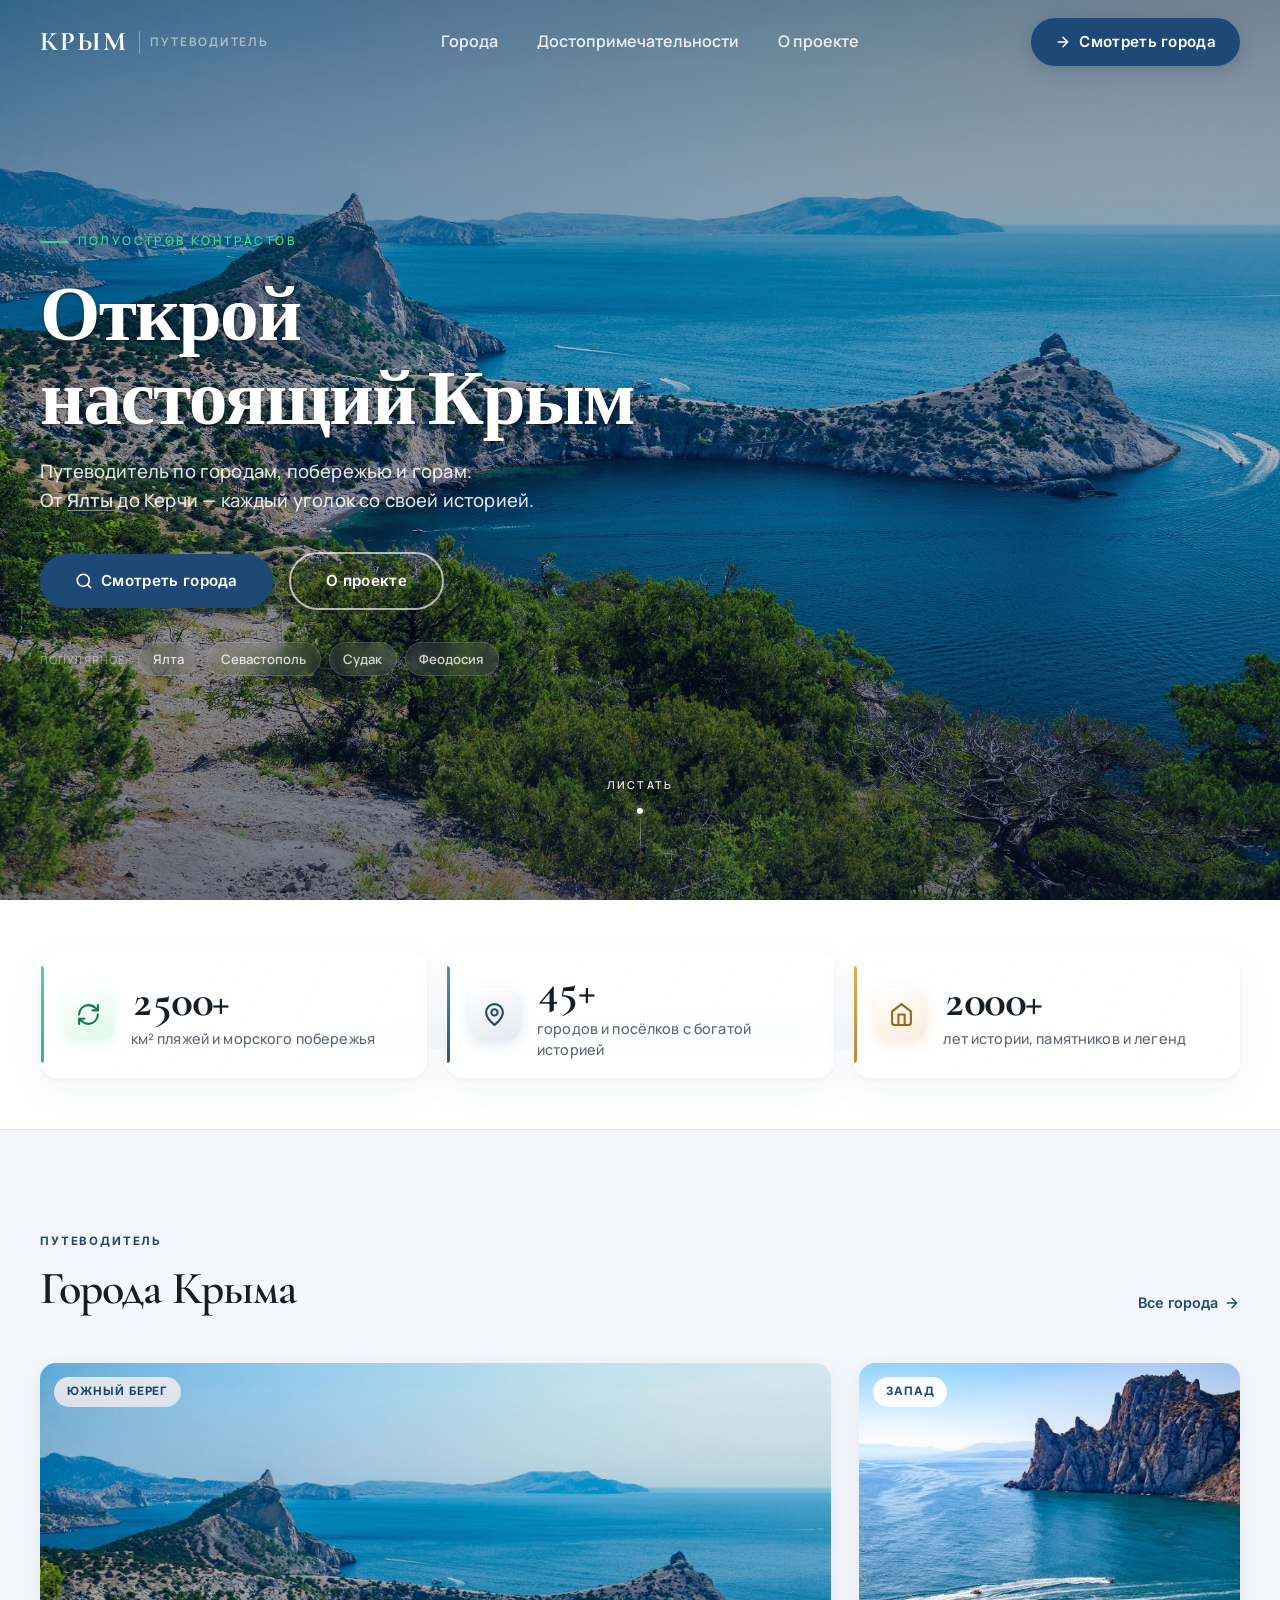
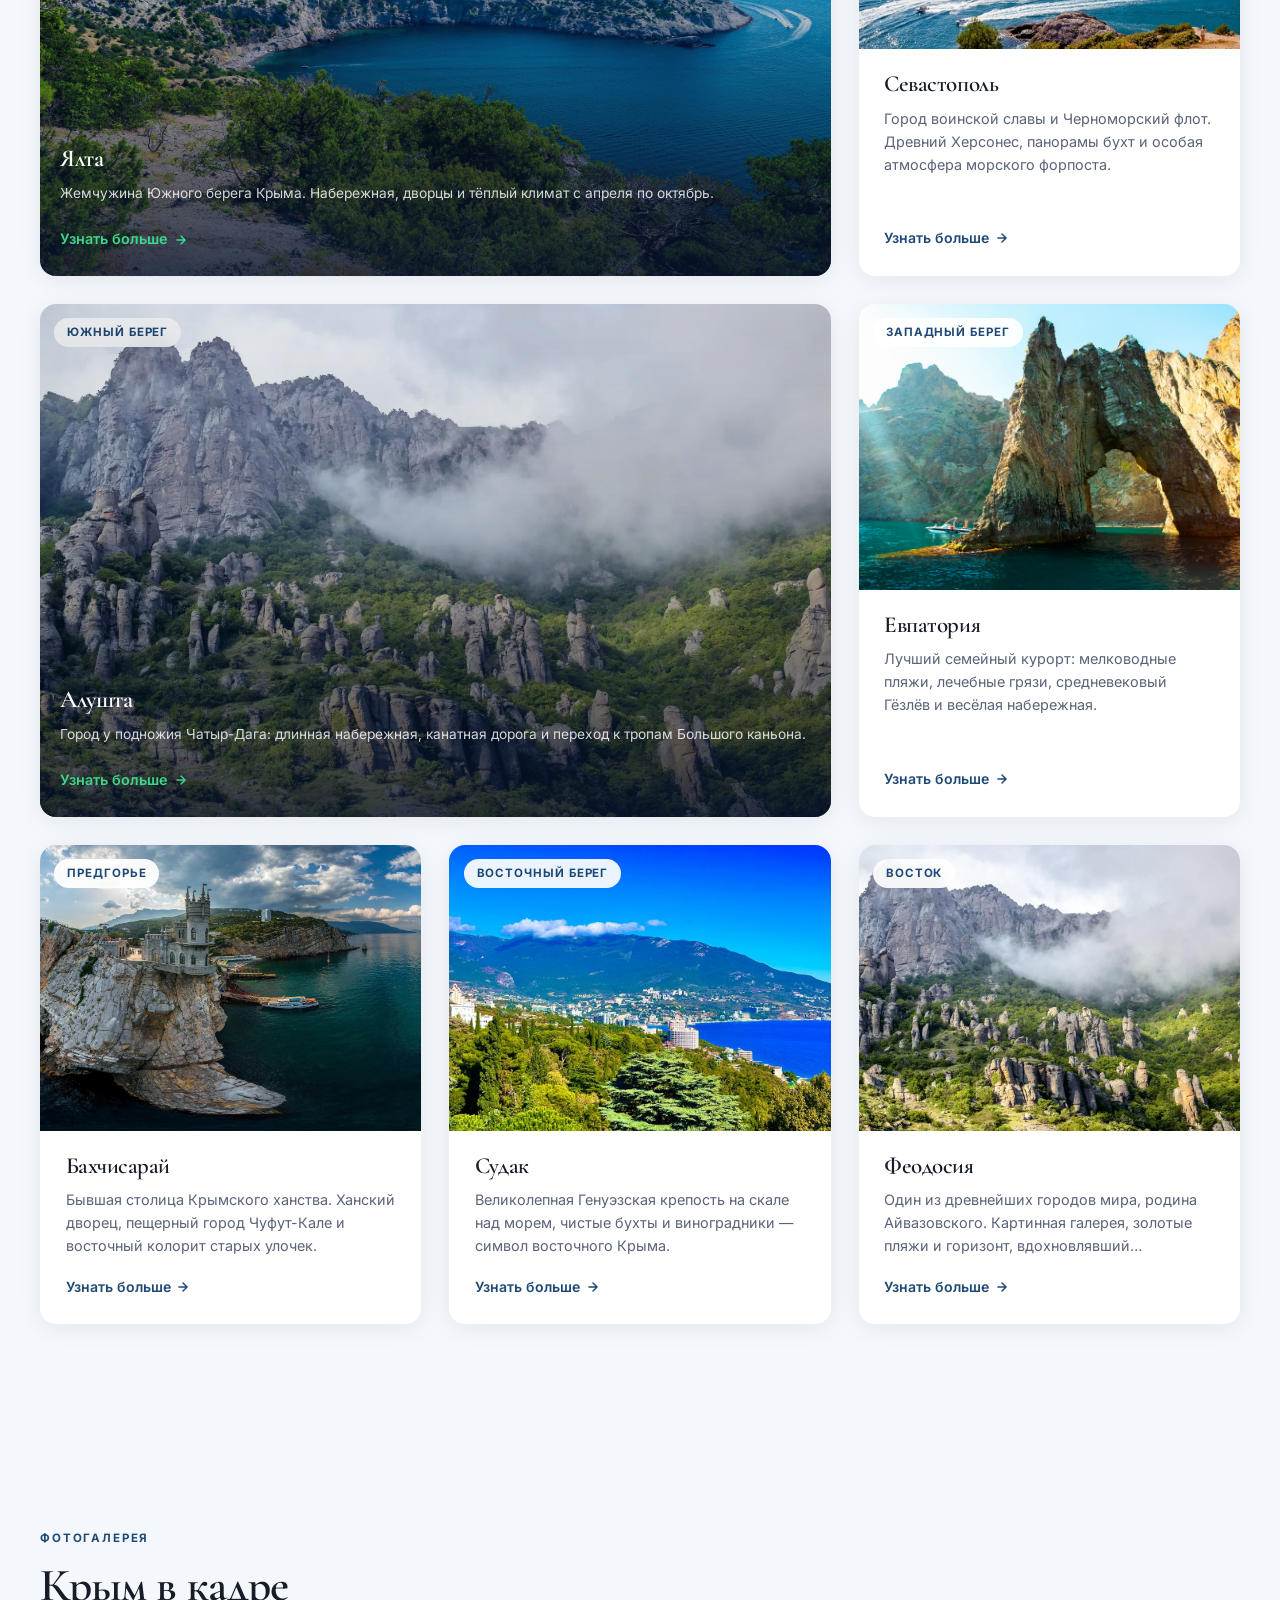
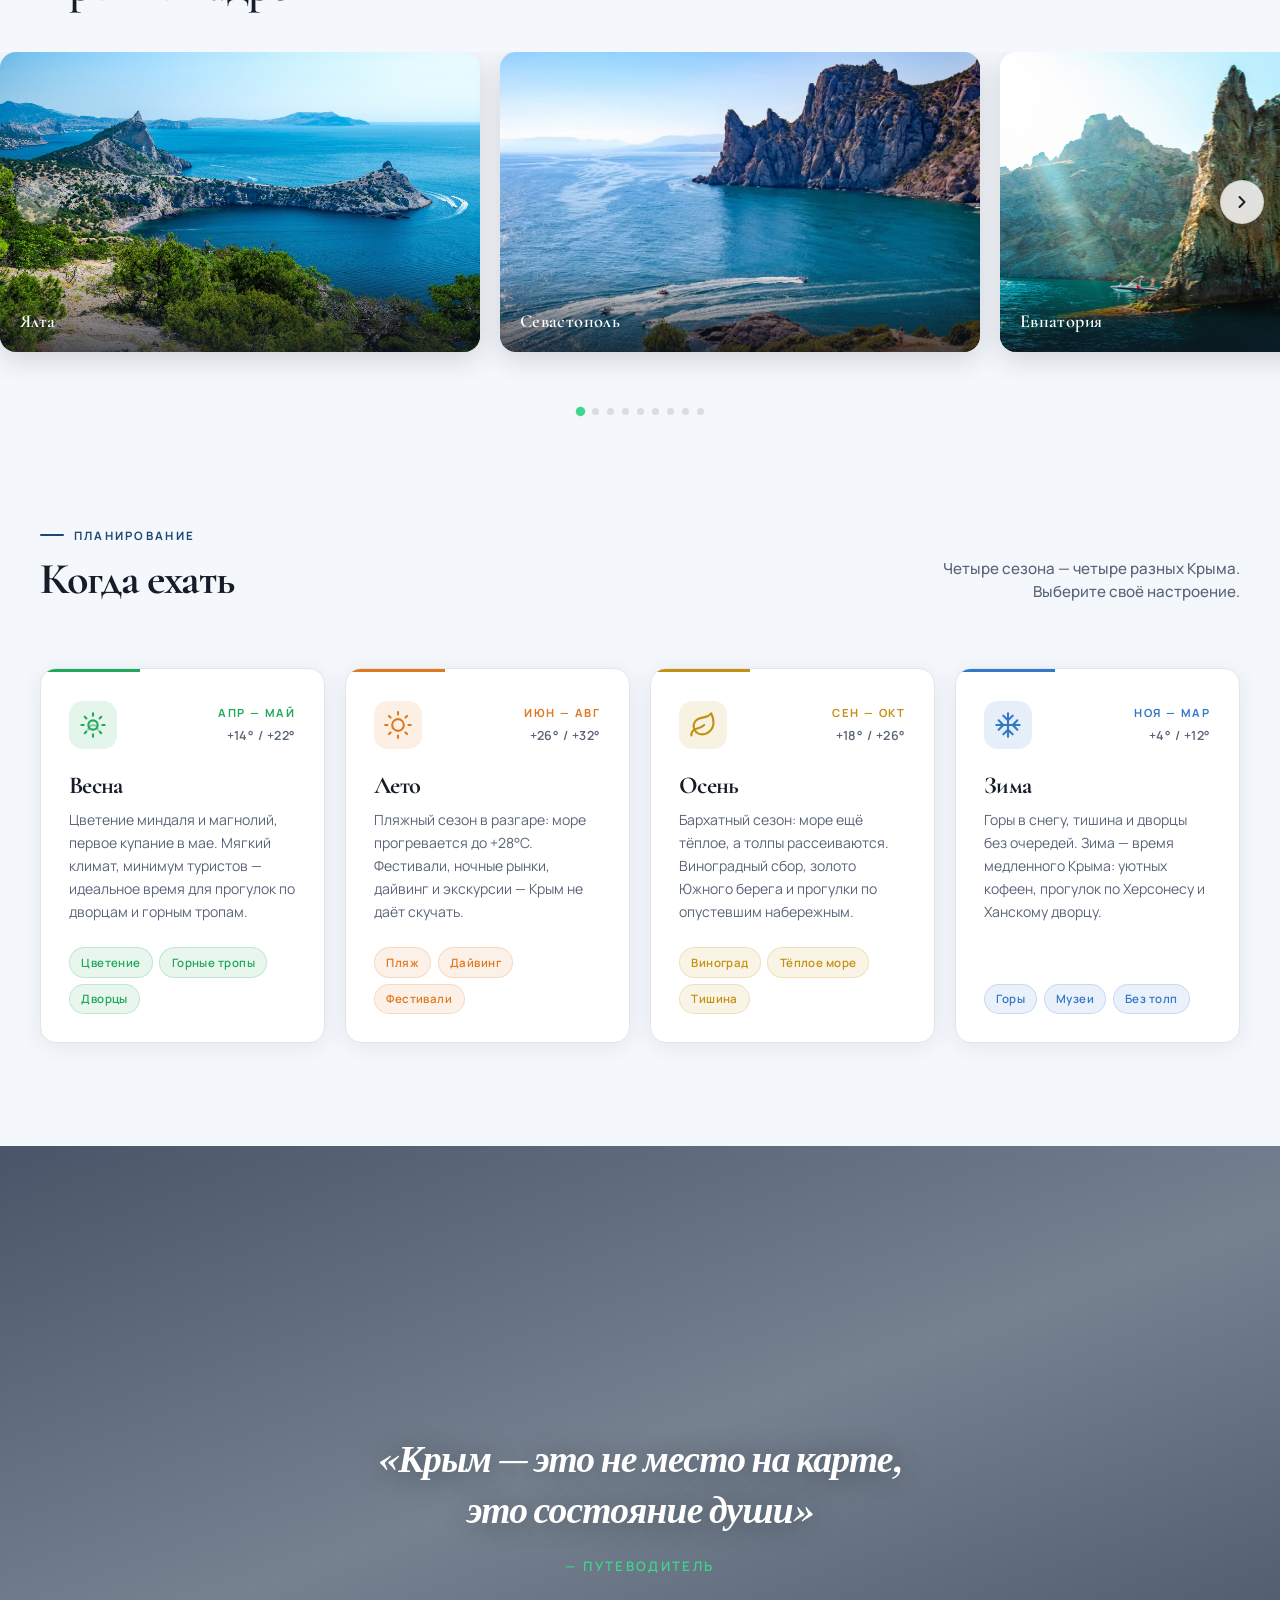
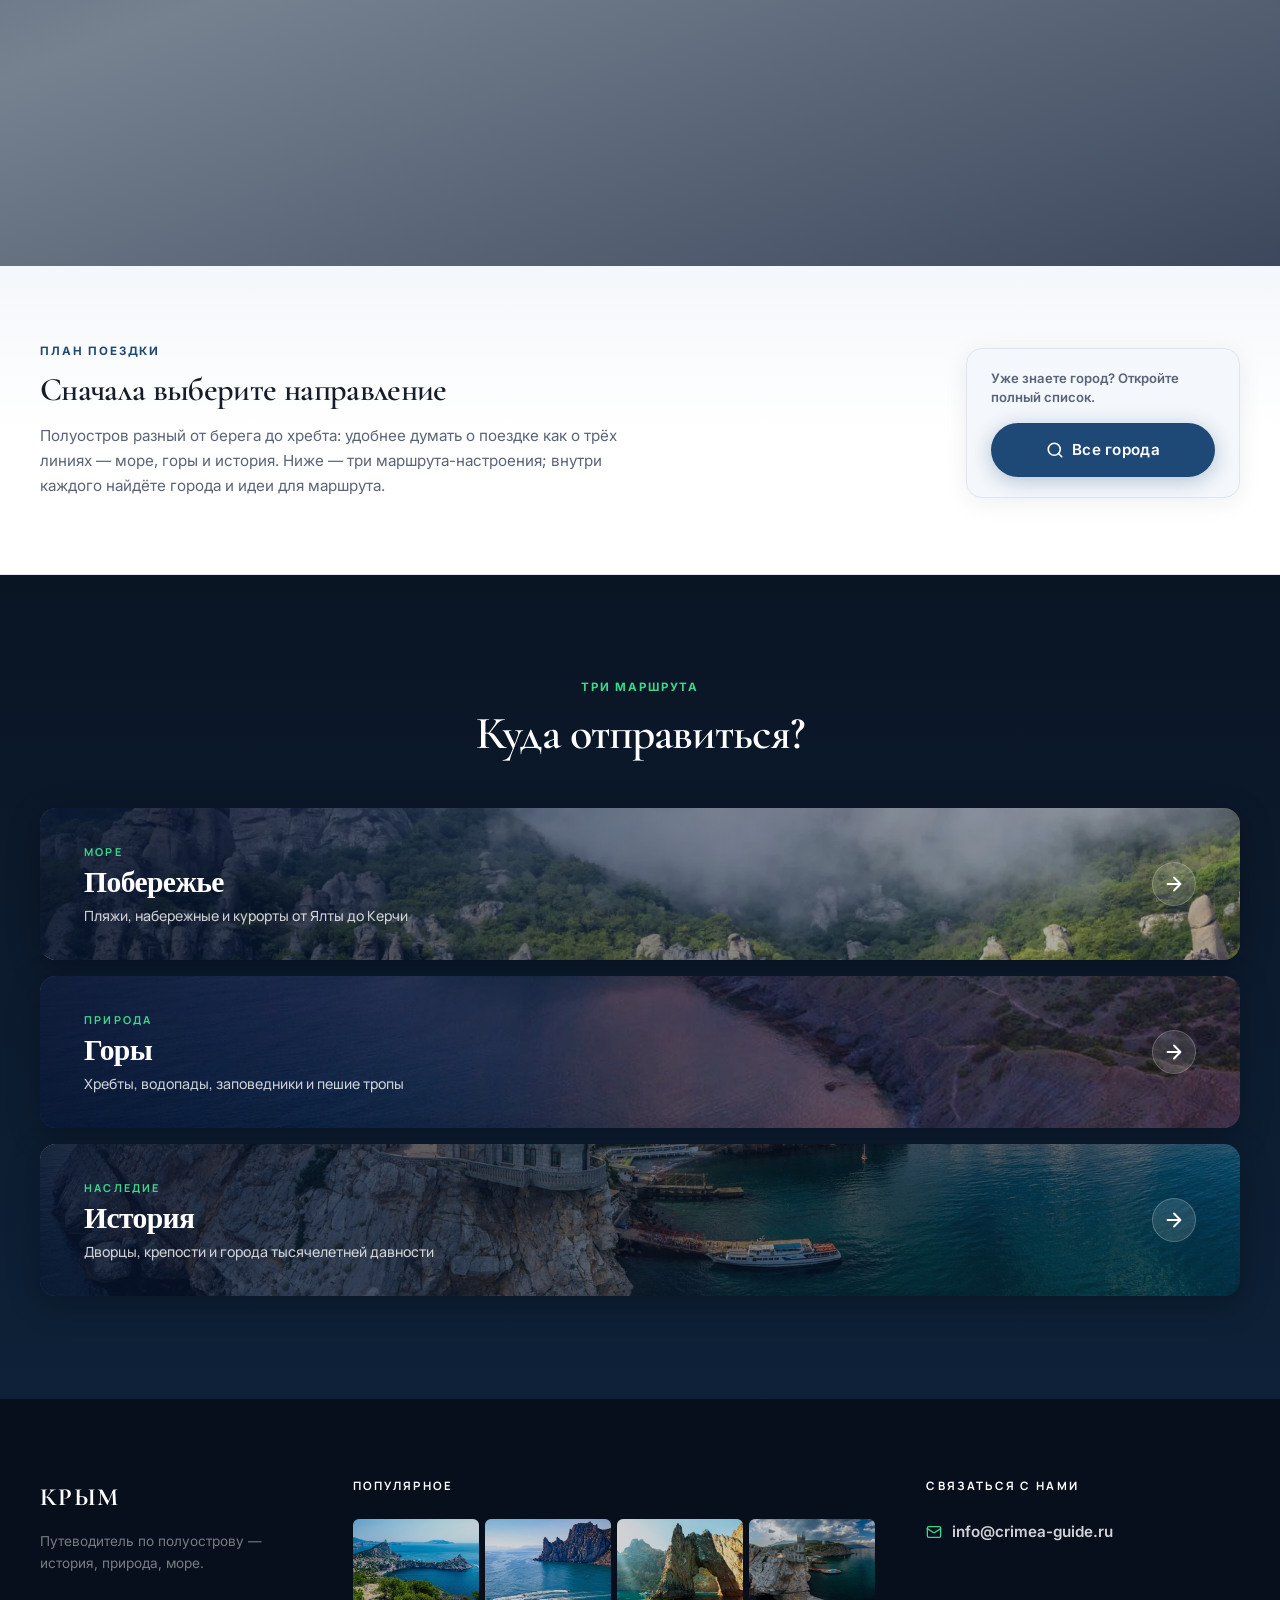
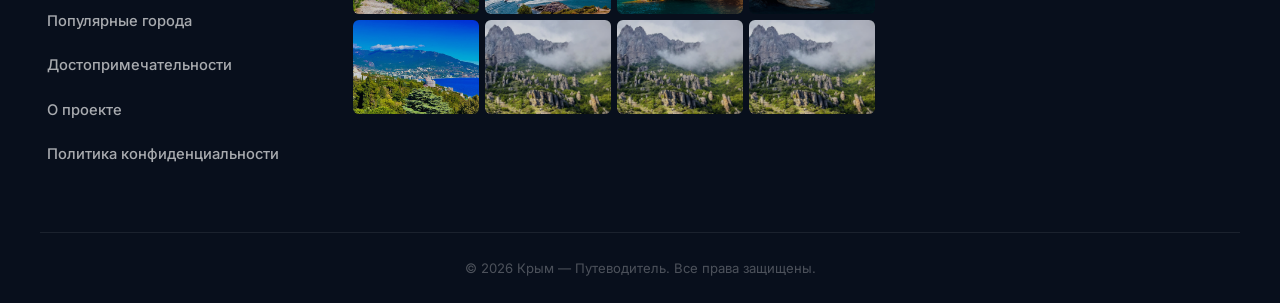
==== commit 1f665d1c: "файлы html до вордпресса" ====
--- a/index.html
+++ b/index.html
@@ -56,8 +56,8 @@
   <link href="https://fonts.googleapis.com/css2?family=Cormorant+Garamond:ital,wght@0,400;0,600;0,700;1,400;1,600&family=Fraunces:ital,opsz,wght@0,9..144,600;0,9..144,700;1,9..144,600&family=Inter:wght@400;500;600;700&family=Manrope:wght@500;600;700&display=swap" rel="stylesheet" />
 
   <!-- Styles -->
-  <link rel="stylesheet" href="assets/css/main.css" />
-  <link rel="stylesheet" href="assets/css/home.css" />
+  
+  <link rel="stylesheet" href="assets/css/secondary.css" />
 </head>
 <body>
 
--- a/assets/css/secondary.css
+++ b/assets/css/secondary.css
@@ -0,0 +1,10 @@
+/**
+ * Второстепенные стили сайта (всё кроме main.css).
+ * Порядок импортов сохраняет каскад как при ручном подключении.
+ */
+@import url("main.css");
+@import url("home.css");
+@import url("catalog.css");
+@import url("city.css");
+@import url("place.css");
+@import url("about.css");
